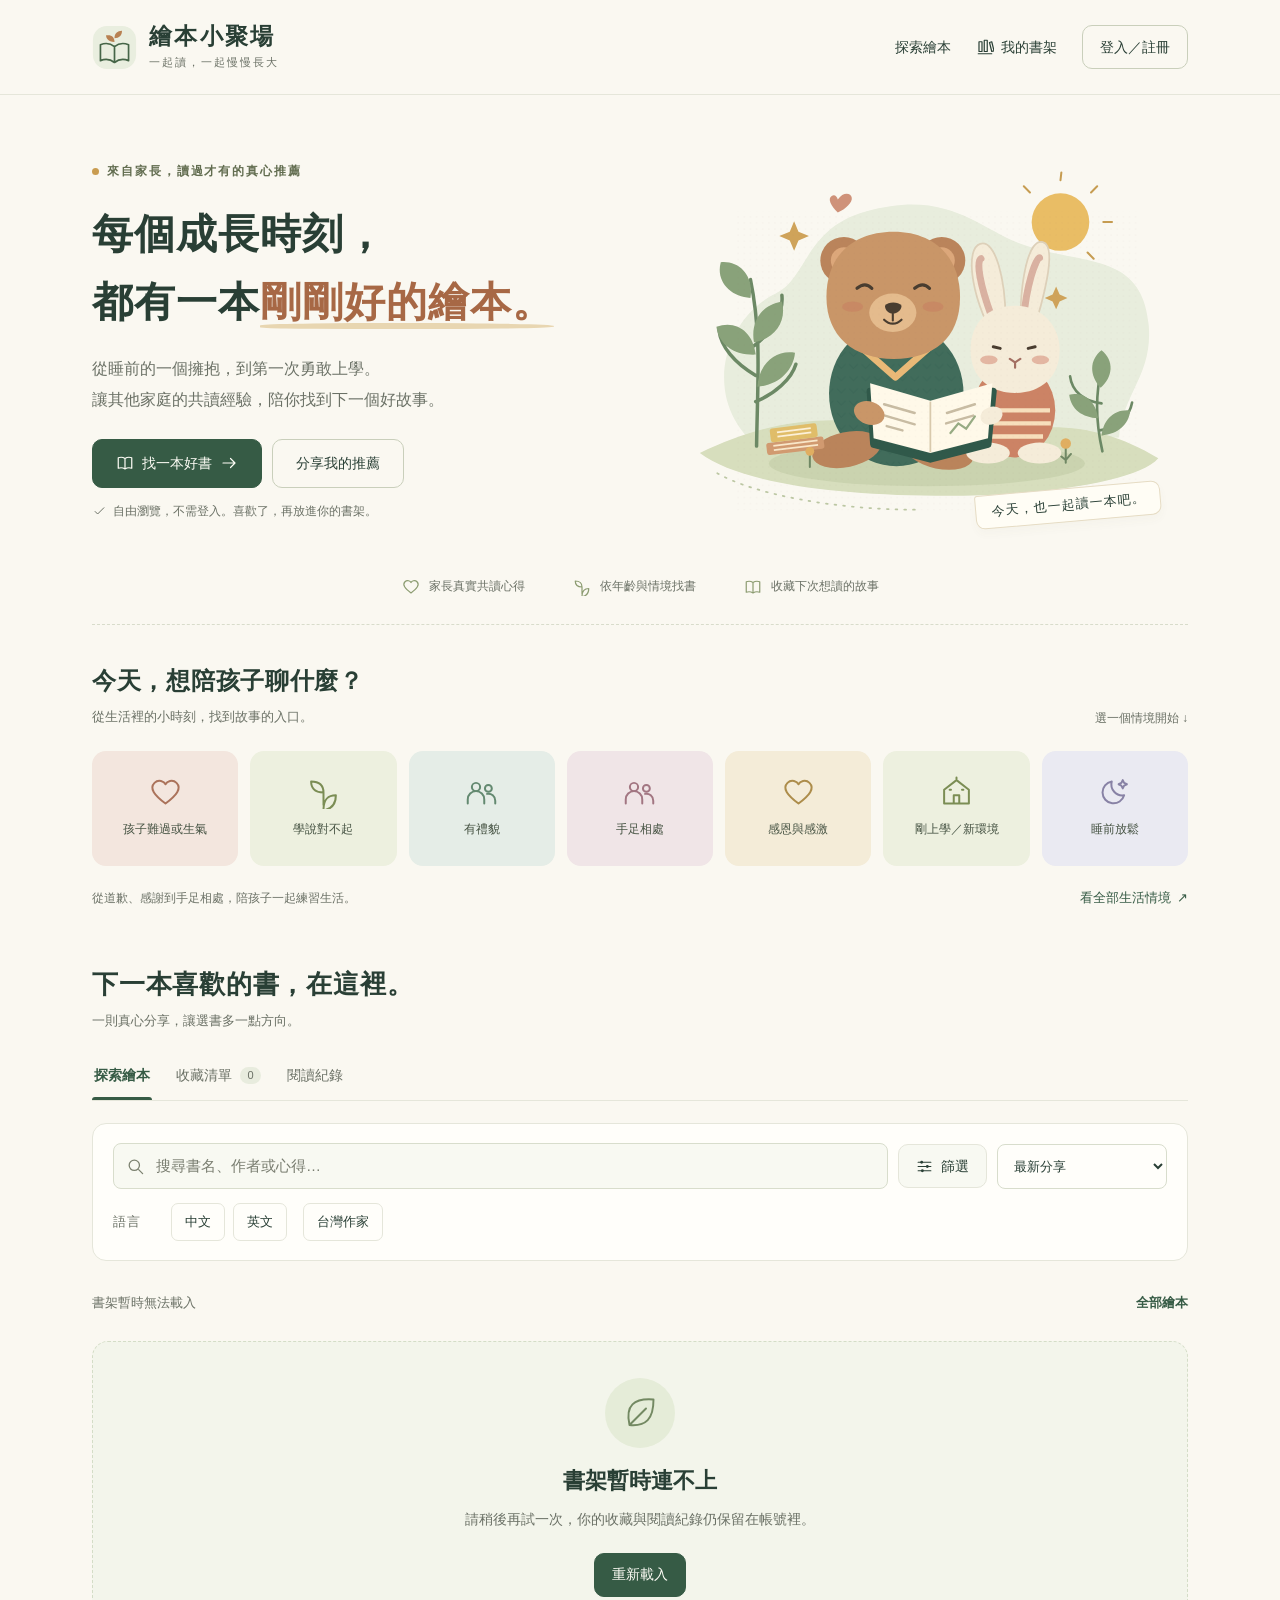
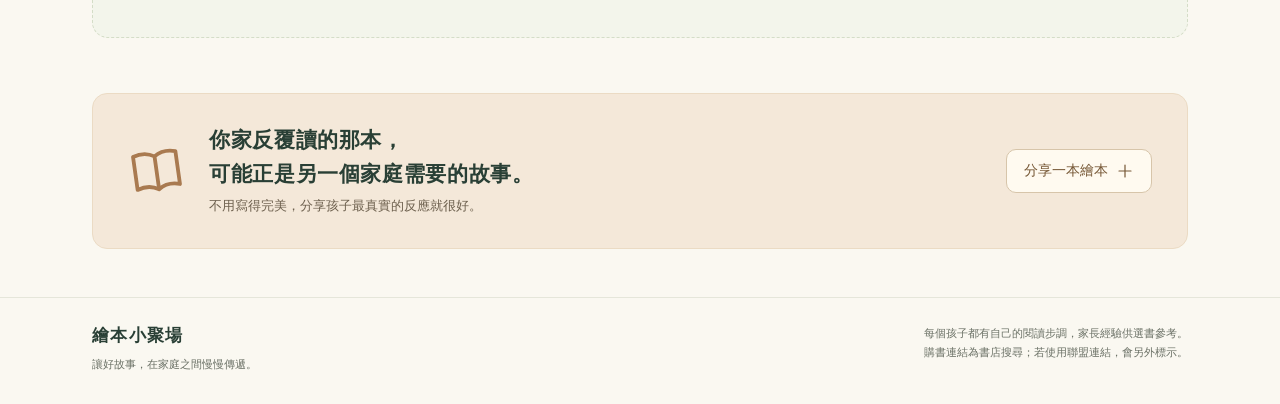
==== index.html @ cbb95605 "Improve book browsing and add young-class and style filters" ====
<!DOCTYPE html>
<html lang="zh-Hant">
<head>
<meta charset="utf-8">
<meta name="viewport" content="width=device-width, initial-scale=1, viewport-fit=cover">
<title>繪本小聚場</title>
<meta name="description" content="家長親自讀過的繪本推薦。依年齡與生活情境找書，看看孩子的真實反應，收藏下一本想一起讀的故事。">
<meta name="theme-color" content="#faf8f1">
<link rel="stylesheet" href="styles.css?v=browse-2">
</head>
<body>
<a class="skip" href="#main">跳到主要內容</a>
<svg xmlns="http://www.w3.org/2000/svg" width="0" height="0" style="position:absolute" aria-hidden="true" focusable="false"><defs><symbol id="i-book" viewBox="0 0 24 24"><path d="M12 6c-3-2-6-2-9-1v14c3-1 6-1 9 1 3-2 6-2 9-1V5c-3-1-6-1-9 1Zm0 0v14"/></symbol><symbol id="i-heart" viewBox="0 0 24 24"><path d="M20 5c-3-3-7-1-8 1-1-2-5-4-8-1-4 4 0 9 8 15 8-6 12-11 8-15Z"/></symbol><symbol id="i-moon" viewBox="0 0 24 24"><path d="M19 14A8 8 0 0 1 10 4a8 8 0 1 0 9 10Z"/><path d="m18 3 1 2 2 1-2 1-1 2-1-2-2-1 2-1Z"/></symbol><symbol id="i-school" viewBox="0 0 24 24"><path d="m3 10 9-7 9 7v10H3Zm7 10v-6h4v6M7 10h1m8 0h1M12 3v-2"/></symbol><symbol id="i-sprout" viewBox="0 0 24 24"><path d="M12 21v-9C5 12 3 8 3 4c6 0 9 3 9 8Zm0 4c0-8 3-11 9-11 0 6-3 10-9 11Z"/></symbol><symbol id="i-abc" viewBox="0 0 24 24"><path d="m3 17 4-11 4 11M4.5 13h5M15 7h3a3 3 0 0 1 0 6h-3m0-6v11h3a3 3 0 0 0 0-6"/></symbol><symbol id="i-numbers" viewBox="0 0 24 24"><path d="m4 8 3-2v12m-3 0h6m4-10c3-4 9 0 5 4l-5 6h7"/></symbol><symbol id="i-friends" viewBox="0 0 24 24"><circle cx="8" cy="8" r="3"/><circle cx="17" cy="9" r="2.5"/><path d="M2 20v-3a6 6 0 0 1 12 0v3m2-7a5 5 0 0 1 6 5v2"/></symbol><symbol id="i-search" viewBox="0 0 24 24"><circle cx="10.5" cy="10.5" r="6.5"/><path d="m16 16 5 5"/></symbol><symbol id="i-filter" viewBox="0 0 24 24"><path d="M3 6h18M3 18h18M3 12h18"/><circle cx="8" cy="6" r="2" fill="currentColor" stroke="none"/><circle cx="16" cy="12" r="2" fill="currentColor" stroke="none"/><circle cx="9" cy="18" r="2" fill="currentColor" stroke="none"/></symbol><symbol id="i-check" viewBox="0 0 24 24"><path d="m5 12 4 4L19 6"/></symbol><symbol id="i-arrow" viewBox="0 0 24 24"><path d="M4 12h16m-6-6 6 6-6 6"/></symbol><symbol id="i-shuffle" viewBox="0 0 24 24"><path d="M3 5h3c4 0 7 14 11 14h4m-4-4 4 4-4 3M3 19h3c2 0 3-3 5-6m3-5c1-2 2-3 3-3h4m-4-3 4 3-4 4"/></symbol><symbol id="i-shelf" viewBox="0 0 24 24"><path d="M3 21h18M4 5h4v13H4Zm7-2h4v15h-4Zm7 3 3-1 3 12-3 1Z"/></symbol><symbol id="i-leaf" viewBox="0 0 24 24"><path d="M5 20C2 7 8 2 21 3c0 13-5 18-16 17Zm0 0L16 9"/></symbol><symbol id="i-plus" viewBox="0 0 24 24"><path d="M12 4v16M4 12h16"/></symbol></defs></svg>
<header class="site-header" data-page>
  <div class="wrap header-inner">
    <a class="brand" href="./" aria-label="繪本小聚場首頁">
      <svg class="brand-mark" viewBox="0 0 48 48" fill="none" aria-hidden="true"><rect x="1" y="1" width="46" height="46" rx="15" fill="#e9eedf"/><path d="M24 23c-5-4-10-4-15-2v17c5-2 10-2 15 2 5-4 10-4 15-2V21c-5-2-10-2-15 2Zm0 0v17" stroke="#456547" stroke-width="1.8" stroke-linejoin="round"/><path d="M24 21v-8m0 5c-7 0-9-4-9-7 6-1 9 2 9 7Zm0-4c0-5 3-8 8-8 0 5-3 8-8 8Z" fill="#b88152"/></svg>
      <span><span class="brand-name">繪本小聚場</span><span class="brand-caption">一起讀，一起慢慢長大</span></span>
    </a>
    <nav class="header-nav" aria-label="主要導覽">
      <a class="nav-link" href="#discover" data-explore>探索繪本</a>
      <button class="nav-link" id="my-shelf"><svg class="nav-icon" viewBox="0 0 24 24" fill="none" stroke="currentColor" stroke-width="1.6" stroke-linecap="round" stroke-linejoin="round" aria-hidden="true" focusable="false"><use href="#i-shelf"></use></svg>我的書架</button>
      <button class="btn soft" id="acct">登入／註冊</button>
    </nav>
  </div>
</header>
<main class="wrap" id="main" tabindex="-1" data-page>
  <section class="hero" aria-labelledby="hero-title">
    <div class="hero-copy">
      <p class="eyebrow">來自家長，讀過才有的真心推薦</p>
      <h1 id="hero-title">每個成長時刻，<br>都有一本<span class="accent">剛剛好的繪本。</span></h1>
      <p class="hero-description">從睡前的一個擁抱，到第一次勇敢上學。<br>讓其他家庭的共讀經驗，陪你找到下一個好故事。</p>
      <div class="hero-actions">
        <a class="btn y large" href="#discover" data-explore><svg class="icon" viewBox="0 0 24 24" fill="none" stroke="currentColor" stroke-width="1.6" stroke-linecap="round" stroke-linejoin="round" aria-hidden="true" focusable="false"><use href="#i-book"></use></svg>找一本好書 <svg class="icon" viewBox="0 0 24 24" fill="none" stroke="currentColor" stroke-width="1.6" stroke-linecap="round" stroke-linejoin="round" aria-hidden="true" focusable="false"><use href="#i-arrow"></use></svg></a>
        <button class="btn soft large" id="addb">分享我的推薦</button>
      </div>
      <p class="hero-note"><svg class="icon" viewBox="0 0 24 24" fill="none" stroke="currentColor" stroke-width="1.6" stroke-linecap="round" stroke-linejoin="round" aria-hidden="true" focusable="false"><use href="#i-check"></use></svg>自由瀏覽，不需登入。喜歡了，再放進你的書架。</p>
    </div>
    <div class="hero-art" aria-hidden="true">
      <img src="assets/reading-garden.svg" alt="" width="600" height="460" fetchpriority="high">
      <p class="art-caption">今天，也一起讀一本吧。</p>
    </div>
  </section>
  <div class="promises" aria-label="網站特色">
    <span><svg class="icon" viewBox="0 0 24 24" fill="none" stroke="currentColor" stroke-width="1.6" stroke-linecap="round" stroke-linejoin="round" aria-hidden="true" focusable="false"><use href="#i-heart"></use></svg>家長真實共讀心得</span>
    <span><svg class="icon" viewBox="0 0 24 24" fill="none" stroke="currentColor" stroke-width="1.6" stroke-linecap="round" stroke-linejoin="round" aria-hidden="true" focusable="false"><use href="#i-sprout"></use></svg>依年齡與情境找書</span>
    <span><svg class="icon" viewBox="0 0 24 24" fill="none" stroke="currentColor" stroke-width="1.6" stroke-linecap="round" stroke-linejoin="round" aria-hidden="true" focusable="false"><use href="#i-book"></use></svg>收藏下次想讀的故事</span>
  </div>
  <section aria-labelledby="scenario-title">
    <div class="section-heading">
      <div><h2 id="scenario-title">今天，想陪孩子聊什麼？</h2><p class="section-description">從生活裡的小時刻，找到故事的入口。</p></div>
      <span class="small-label">選一個情境開始 ↓</span>
    </div>
    <div class="scen" id="scen" role="group" aria-label="依生活情境找書"></div>
    <div class="scenario-more"><p class="note">從道歉、感謝到手足相處，陪孩子一起練習生活。</p><button class="text-btn" id="more-situations" aria-haspopup="dialog" aria-controls="ovfilters">看全部生活情境 <span aria-hidden="true">↗</span></button></div>
  </section>
  <section class="browse" id="discover" aria-labelledby="browse-title">
    <div class="section-heading">
      <div><h2 class="browse-title" id="browse-title">下一本喜歡的書，在這裡。</h2><p class="section-description" id="browse-description">一則真心分享，讓選書多一點方向。</p></div>
    </div>
    <nav class="shelf-tabs" aria-label="切換書單">
      <button class="tab on" data-t="all" aria-pressed="true">探索繪本</button>
      <button class="tab" data-t="fav" aria-pressed="false">收藏清單 <b id="fc">0</b></button>
      <button class="tab" data-t="log" aria-pressed="false">閱讀紀錄</button>
      <button class="tab" data-t="note" id="note-tab" aria-pressed="false" hidden>通知 <b id="nc">0</b></button>
    </nav>
    <div class="filters" role="search" aria-label="搜尋及篩選繪本">
      <div class="search-row">
        <div class="search-field"><svg class="icon" viewBox="0 0 24 24" fill="none" stroke="currentColor" stroke-width="1.6" stroke-linecap="round" stroke-linejoin="round" aria-hidden="true" focusable="false"><use href="#i-search"></use></svg>
          <label class="sr-only" for="q">搜尋書名、作者或心得</label>
          <input type="text" id="q" placeholder="搜尋書名、作者或心得…" autocomplete="off" enterkeyhint="search">
          <button class="search-clear" id="clear-search" aria-label="清除搜尋文字" hidden>×</button>
        </div>
        <button class="btn ftog" id="ftog" aria-expanded="false" aria-haspopup="dialog" aria-controls="ovfilters"><svg class="icon" viewBox="0 0 24 24" fill="none" stroke="currentColor" stroke-width="1.6" stroke-linecap="round" stroke-linejoin="round" aria-hidden="true" focusable="false"><use href="#i-filter"></use></svg><span id="filter-label">篩選</span></button>
        <label class="sr-only" for="sort">書單排序</label>
        <select id="sort"><option value="">最新分享</option><option value="vote">最多家長投票</option><option value="like">最多家長覺得有幫助</option><option value="age">建議年齡由小到大</option></select>
      </div>
      <div class="quick-filters"><span class="lab" id="language-label">語言</span><div id="langs" class="fr" role="group" aria-labelledby="language-label"></div><button type="button" class="chip" id="twb" aria-pressed="false">台灣作家</button></div>
      <div class="active-filters" id="active-filters" aria-label="已套用的條件"></div>
    </div>
    <div class="bar" id="results-bar" tabindex="-1"><span class="result-info" id="count" role="status" aria-live="polite" aria-atomic="true">正在整理書架…</span><div class="fr"><button class="text-btn" id="all-books">全部繪本</button><button class="text-btn" id="share" hidden>分享這份書單 <svg class="icon" viewBox="0 0 24 24" fill="none" stroke="currentColor" stroke-width="1.6" stroke-linecap="round" stroke-linejoin="round" aria-hidden="true" focusable="false"><use href="#i-arrow"></use></svg></button><button class="text-btn" id="rand"><svg class="icon" viewBox="0 0 24 24" fill="none" stroke="currentColor" stroke-width="1.6" stroke-linecap="round" stroke-linejoin="round" aria-hidden="true" focusable="false"><use href="#i-shuffle"></use></svg>隨機遇見一本</button></div></div>
    <div id="stats"></div>
    <div id="list" class="grid" aria-busy="true"></div>
  </section>
  <section class="share-invite" aria-labelledby="invite-title">
    <div class="invite-copy"><svg class="invite-icon" viewBox="0 0 24 24" fill="none" stroke="currentColor" stroke-width="1.6" stroke-linecap="round" stroke-linejoin="round" aria-hidden="true" focusable="false"><use href="#i-book"></use></svg><div><h2 id="invite-title">你家反覆讀的那本，<br>可能正是另一個家庭需要的故事。</h2><p>不用寫得完美，分享孩子最真實的反應就很好。</p></div></div>
    <button class="btn" data-action="share-book">分享一本繪本 <svg class="icon" viewBox="0 0 24 24" fill="none" stroke="currentColor" stroke-width="1.6" stroke-linecap="round" stroke-linejoin="round" aria-hidden="true" focusable="false"><use href="#i-plus"></use></svg></button>
  </section>
</main>
<footer class="site-footer" data-page><div class="wrap footer-inner"><div><p class="footer-brand">繪本小聚場</p><p class="footer-note">讓好故事，在家庭之間慢慢傳遞。</p></div><div class="footer-right"><p class="footer-note">每個孩子都有自己的閱讀步調，家長經驗供選書參考。</p><p class="footer-note">購書連結為書店搜尋；若使用聯盟連結，會另外標示。<button class="lnk" id="admb" style="margin-left:8px;display:none">管理後台</button></p></div></div></footer>

<div class="ov" id="ov"><div class="box md" id="md" style="position:relative"></div></div>

<div class="ov" id="ovfilters" aria-labelledby="filters-title"><div class="box md filter-dialog">
  <div class="filter-dialog-header"><h2 id="filters-title" tabindex="-1">找到適合的繪本</h2><button class="btn filter-close" onclick="closeAll()" aria-label="關閉篩選視窗">✕</button></div>
  <div class="fbody" id="fbody">
    <div class="fr filter-row"><label class="lab" for="age">年齡</label><div class="filter-options"><div class="range-row"><input type="range" id="age" min="-1" max="12" value="-1" aria-describedby="age-help"><b id="agev">不限年齡</b></div><p class="note" id="age-help">依家長投票篩選；尚未有年齡建議的書不會出現在指定年齡中。</p></div></div>
    <section class="situation-filter" aria-labelledby="situation-label"><h3 id="situation-label">生活情境</h3><p class="note" id="situation-help">可複選，書籍需符合所有已選情境。數字為該情境的公開繪本總數；年齡、語言等條件會再縮小結果。</p><div class="situation-groups" id="situations"></div></section>
    <div class="fr filter-row"><span class="lab" id="stage-label">階段</span><div id="stages" class="fr filter-options" role="group" aria-labelledby="stage-label"></div></div>
    <div class="fr filter-row" id="theme-row"><span class="lab" id="theme-label">其他主題</span><div id="themes" class="fr filter-options" role="group" aria-labelledby="theme-label"></div></div>
    <section class="situation-filter" id="style-row" aria-labelledby="style-label"><h3 id="style-label">畫風與特色</h3><p class="note">可複選；依投稿標註篩選，尚無相關推薦時會顯示 0 本。</p><div id="styles" class="fr" role="group" aria-labelledby="style-label"></div></section>
    <div class="fr filter-end"><div><label class="check"><input type="checkbox" id="nowarn">只看未標註注意事項的書</label><label class="check" id="group-filter" hidden><input type="checkbox" id="onlygb">只看開放集氣的書</label></div><button class="text-btn" id="reset">清除條件</button></div>
  </div>
  <div class="filter-dialog-actions"><button class="btn" id="filter-all-books">全部繪本</button><button class="btn y" id="apply-filters">查看繪本</button></div>
</div></div>

<div class="ov" id="ovf"><div class="box md"><button class="btn x" onclick="closeAll()" aria-label="關閉分享視窗">✕</button><div class="mb">
  <h2 style="margin:0" id="submit-title" tabindex="-1">分享一本你讀過的繪本</h2>
  <p class="form-intro">說說你們一起讀的經驗，給下一位家長一點靈感。</p>
  <div class="field-grid"><label class="field" for="f_t">書名 <span class="sr-only">必填</span><input type="text" id="f_t" placeholder="這本好故事叫什麼名字？" required maxlength="200"></label><label class="field" for="f_a">作者／繪者（選填）<input type="text" id="f_a" placeholder="依手上的版本填寫"></label></div>
  <label class="field" for="f_lang">你讀的版本<select id="f_lang"><option>中文</option><option>英文</option></select></label>
  <label class="field" for="f_r">為什麼想推薦？（選填）<textarea id="f_r" placeholder="例如：故事很貼近剛上學的心情，我們讀完聊了好久。"></textarea></label>
  <label class="field" for="f_k">孩子的反應（選填）<input type="text" id="f_k" placeholder="例如：3 歲半，每晚都指定讀，還會幫主角說話。"></label>
  <fieldset><legend>你覺得適合幾歲？（選填，可複選）</legend><div class="fr" id="fa"></div></fieldset>
  <fieldset class="situation-field"><legend>這本書可以陪孩子聊什麼？（選填，可複選）</legend><p class="note" id="form-situation-help">選擇故事真正談到的情境，讓其他家庭更容易找到；不用每組都選。</p><div class="situation-groups" id="form-situations"></div></fieldset>
  <label class="field" for="f_th">其他主題（選填）<input type="text" id="f_th" placeholder="上面沒有的主題，例如：恐龍、交通工具" aria-describedby="custom-theme-help"><small id="custom-theme-help">多個主題請用逗號或頓號分隔。</small></label>
  <details class="optional-fields"><summary>補充畫風、照片、學習階段與陪讀建議（選填）</summary><div class="optional-body">
    <fieldset><legend>補充階段建議（選填，可複選）</legend><div class="fr" id="fs"></div></fieldset>
    <fieldset><legend>畫風與特色（選填，可複選）</legend><div class="fr" id="f_styles"></div></fieldset>
    <label class="check"><input type="checkbox" id="f_tw">這是台灣作者或繪者的作品</label>
    <label class="field" for="f_st">其他畫風或特色（選填）<input type="text" id="f_st" placeholder="清單沒有的特色，可用逗號或頓號分隔"></label>
    <div class="field"><span>繪本照片</span><small>最多 4 張，第一張作為書封；只上傳封面或少量代表內頁。</small><input type="file" id="f_ph" aria-label="上傳繪本照片，最多四張" accept="image/*" multiple><div class="fr" id="f_pv"></div></div>
    <div class="warnb">請勿上傳孩子、制服或校名等可辨識資訊，也請不要拍攝整本書。</div>
    <label class="check"><input type="checkbox" id="f_ck">我確認照片中沒有孩子或可辨識資訊</label>
    <label class="field" for="g_b">讀之前，怎麼開始聊？<textarea class="sm" id="g_b" placeholder="例如：看封面，猜猜主角今天的心情。"></textarea></label>
    <label class="field" for="g_m">讀的時候，怎麼互動？<textarea class="sm" id="g_m" placeholder="例如：讓孩子幫角色配音。"></textarea></label>
    <label class="field" for="g_a">讀完之後，可以做什麼？<textarea class="sm" id="g_a" placeholder="例如：畫一畫自己的心情。"></textarea></label>
    <label class="field" for="f_w">需要留意的內容<input type="text" id="f_w" placeholder="例如：有分離或大聲吼叫的畫面；沒有可留空。"></label>
  </div></details>
  <button class="btn y" id="f_ok">送出我的推薦</button>
  <p class="note">投稿會先由管理者審核，通過後公開。管理者投稿會直接公開。</p>
</div></div></div>

<div class="ov" id="ovl"><div class="box md" style="position:relative"><button class="btn x" onclick="closeAll()" aria-label="關閉視窗">✕</button><div class="mb"><h2 id="lg_t" style="margin:0"></h2>
  <label class="field" for="lg_d">讀完日期<input type="date" id="lg_d"></label>
  <div class="fr">孩子的喜歡程度 <button class="chip rt" onclick="rt=this.textContent;rateUI()">很愛</button><button class="chip rt" onclick="rt=this.textContent;rateUI()">喜歡</button><button class="chip rt" onclick="rt=this.textContent;rateUI()">普通</button></div>
  <label class="field" for="lg_n">小小紀錄（選填）<input type="text" id="lg_n" maxlength="80" placeholder="例如：孩子最愛哪一頁？"></label>
  <div class="row2"><button class="btn y" id="lg_ok">儲存紀錄</button><button class="btn" id="lg_del">移除紀錄</button></div>
  <p class="note">閱讀紀錄儲存在你的帳號，只有你自己能查看。</p></div></div></div>

<div class="ov" id="ovs"><div class="box md" style="position:relative"><button class="btn x" onclick="closeAll()" aria-label="關閉視窗">✕</button><div class="mb"><h2 style="margin:0">分享好故事</h2><label class="field" for="sh_t">想分享的文字<textarea id="sh_t"></textarea></label>
  <div class="row2"><a class="btn" id="sh_l" target="_blank" rel="noopener">LINE</a><a class="btn" id="sh_f" target="_blank" rel="noopener">Facebook</a><a class="btn" id="sh_x" target="_blank" rel="noopener">X</a><a class="btn" id="sh_th" target="_blank" rel="noopener">Threads</a><button class="btn y" id="sh_c">複製文字</button><button class="btn" id="sh_n">系統分享</button></div>
  <p class="note">可以先修改上面的文字。Instagram、小紅書、Dcard 沒有網頁分享連結，請先複製文字再貼上。</p></div></div></div>
<div class="ov" id="ova"><div class="box md" style="position:relative"><button class="btn x" onclick="closeAccount()" aria-label="關閉視窗">✕</button><div class="mb"><h2 style="margin:0">登入／註冊</h2>
  <div id="ac_out" style="display:grid;gap:18px">
    <p class="form-intro">只需 Email 就能登入，不需要密碼；第一次使用會自動建立帳號。</p>
    <form id="ac_request" class="auth-form">
      <label class="field" for="ac_e">Email<input type="email" id="ac_e" placeholder="you@example.com" autocomplete="email" inputmode="email" required></label>
      <p class="note">暱稱可在登入後設定一次，之後會保留在你的帳號。</p>
      <button class="btn y" id="ac_ok" type="submit">寄送登入信</button>
    </form>
    <div id="ac_wait" class="auth-form" hidden>
      <p class="auth-recipient">登入信已寄到 <strong id="ac_target"></strong></p>
      <p class="note" id="ac_device_help"></p>
      <form id="ac_verify" class="auth-form" hidden>
        <label class="field" for="ac_code">信中的數字驗證碼<input type="text" id="ac_code" inputmode="numeric" autocomplete="one-time-code" pattern="[0-9]{6,10}" minlength="6" maxlength="10" placeholder="輸入信中的驗證碼" required aria-describedby="ac_code_help"></label>
        <p class="note" id="ac_code_help">請使用最新一封信。驗證碼與登入連結擇一使用；若已在另一台裝置點過連結，請重新寄送。</p>
        <button class="btn y" id="ac_confirm" type="submit">驗證並登入這台裝置</button>
      </form>
      <div class="auth-links"><button class="text-btn" type="button" id="ac_resend">重新寄送</button><button class="text-btn" type="button" id="ac_change">改用其他 Email</button></div>
      <p class="note">找不到信？請檢查垃圾郵件匣。</p>
    </div>
    <div class="mt" id="ac_sent" role="status" aria-live="polite"></div>
    <p class="auth-error" id="ac_error" role="alert" hidden></p>
  </div>
  <div id="ac_in" style="display:none;gap:18px">
    <div class="mt" id="ac_me"></div>
    <form id="ac_profile" class="auth-form">
      <label class="field" for="ac_nn">公開暱稱<input type="text" id="ac_nn" maxlength="12" autocomplete="nickname" required aria-describedby="ac_nick_help"></label>
      <p class="note" id="ac_nick_help">投稿與留言會顯示這個名字，設定後下次登入會自動沿用。</p>
      <button class="btn" id="ac_sv" type="submit">儲存暱稱</button>
    </form>
    <button class="btn" id="ac_off" style="justify-self:start">登出</button>
  </div>
  <p class="note" style="margin:0">我們只會用你的 Email 寄登入連結，以及你同意的通知。</p></div></div></div>
<div class="ov" id="ovm"><div class="box md" style="position:relative;max-width:640px"><button class="btn x" onclick="closeAll()" aria-label="關閉視窗">✕</button><div class="mb"><h2 style="margin:0">管理後台</h2>
  <div id="am_body"><div class="fr" style="margin-bottom:8px"><button class="btn y" data-a="pend">待審核投稿</button><button class="btn" data-a="gb">集氣管理</button><button class="btn" data-a="cm">留言檢舉</button></div><div id="am_c"></div></div></div></div></div>
<div class="ov" id="ovz"><div class="zoom-panel"><button class="btn x" onclick="closeTopDialog()" aria-label="關閉放大照片">✕</button><img id="zi" alt="繪本照片放大檢視"></div></div>
<div class="toast" id="toast" role="status" aria-live="polite" aria-atomic="true"></div>

<script src="config.js?v=email-code-1"></script>
<script>
var STG=["幼幼班","小班","中班","大班","數字學習","ABC學習","同儕關係","情緒管理","睡前共讀","生活習慣","親子互動"],AG=[0,1,2,3,4,5,6,7,8,9,10,11,12];
var STYLE_OPTIONS=[
  {key:"水彩",aliases:["水彩風格","水彩畫"]},
  {key:"手繪",aliases:["手繪風格","手繪線條"]},
  {key:"拼貼／剪紙",aliases:["拼貼","剪紙","拼貼風格"]},
  {key:"攝影",aliases:["照片","攝影風格"]},
  {key:"漫畫",aliases:["漫畫風格"]},
  {key:"黑白線條",aliases:["黑白","黑白插畫","線描"]},
  {key:"色彩鮮明",aliases:["繽紛","鮮豔","鮮明色彩"]},
  {key:"簡約留白",aliases:["簡約","留白"]},
  {key:"溫柔療癒",aliases:["溫柔","療癒"]},
  {key:"幽默趣味",aliases:["幽默","搞笑","趣味"]},
  {key:"互動操作",aliases:["互動","翻翻書","洞洞書","操作書","立體書"]},
  {key:"韻文節奏",aliases:["韻文","押韻","節奏感"]}
],STYLE_KEYS=STYLE_OPTIONS.map(function(item){return item.key}),STYLE_ALIASES=Object.create(null),FSTYLE={};
STYLE_OPTIONS.forEach(function(item){[item.key].concat(item.aliases).forEach(function(alias){STYLE_ALIASES[alias]=item.key})});

/* 情境存於既有 themes；stage 只使用資料庫已允許的階段。別名只比對標籤，不推測心得內容。 */
var LIFE_GROUPS=[
  {name:"友善與品格",items:[
    {key:"學說對不起",aliases:["道歉","對不起","學會道歉","學習道歉"]},
    {key:"有禮貌",aliases:["禮貌","禮儀","禮貌用語"]},
    {key:"感恩與感激",aliases:["感恩","感激","感謝","謝謝","學會感恩"]},
    {key:"同理與尊重",aliases:["同理心","同理","尊重","尊重他人"]},
    {key:"誠實與負責",aliases:["誠實","負責","責任感","承擔責任"]},
    {key:"分享與輪流",aliases:["分享","輪流","學會分享"]}
  ]},
  {name:"人際與家庭",items:[
    {key:"手足相處",aliases:["手足","手足關係","手足之情","兄弟姊妹","兄弟姐妹"]},
    {key:"家有新寶寶",aliases:["新寶寶","迎接新生兒","當哥哥姊姊"]},
    {key:"同儕關係",label:"交朋友／同儕關係",aliases:["友誼","友情","交朋友","人際關係"],stage:"同儕關係"},
    {key:"衝突與和好",aliases:["和好","吵架","衝突","解決衝突"]},
    {key:"親子互動",label:"親子陪伴",aliases:["親子陪伴","親子關係","親情"],stage:"親子互動"}
  ]},
  {name:"情緒與自我",items:[
    {key:"情緒管理",label:"孩子難過或生氣",aliases:["情緒","生氣","難過","情緒調節"],stage:"情緒管理"},
    {key:"分離焦慮",aliases:["分離","分離不安"]},
    {key:"害怕與勇氣",aliases:["害怕","恐懼","勇氣","勇敢","怕黑"]},
    {key:"挫折與耐心",aliases:["挫折","耐心","等待","不放棄"]},
    {key:"自信與接納",aliases:["自信","自我接納","自我認同","接納自己"]}
  ]},
  {name:"生活與習慣",items:[
    {key:"睡前共讀",label:"睡前放鬆",aliases:["睡前","睡覺","睡眠"],stage:"睡前共讀"},
    {key:"刷牙與洗澡",aliases:["刷牙","洗澡","清潔習慣"]},
    {key:"如廁與戒尿布",aliases:["如廁","上廁所","戒尿布","便便"]},
    {key:"吃飯與挑食",aliases:["吃飯","挑食","飲食習慣"]},
    {key:"收拾與整理",aliases:["收拾","整理","收玩具"]},
    {key:"身體界線與保護",aliases:["身體界線","身體自主權","自我保護"]}
  ]},
  {name:"入園與成長",items:[
    {key:"新環境",label:"剛上學／新環境",aliases:["入園","上學","入學適應","新學校"]},
    {key:"生活自理",aliases:["自理","自己穿衣","獨立自主"]},
    {key:"看醫生",aliases:["看病","醫院","看牙醫","打針"]},
    {key:"生命與離別",aliases:["生命教育","離別","死亡","失落"]},
    {key:"多元與包容",aliases:["多元","包容","文化差異","尊重差異"]}
  ]},
  {name:"好奇與探索",items:[
    {key:"ABC學習",label:"ABC 學習",aliases:["ABC","英文字母","字母學習"],stage:"ABC學習"},
    {key:"數字學習",aliases:["數字","數數","數學啟蒙"],stage:"數字學習"},
    {key:"自然與動物",aliases:["自然","動物","植物","大自然"]},
    {key:"科學與探索",aliases:["科學","科普","探索"]},
    {key:"想像與創作",aliases:["想像","想像力","創作","創造力"]}
  ]}
];
var LIFE={},LIFE_ALIASES=Object.create(null);LIFE_GROUPS.forEach(function(group){group.items.forEach(function(item){item.label=item.label||item.key;item.aliases=item.aliases||[];LIFE[item.key]=item;[item.key,item.label].concat(item.aliases).forEach(function(alias){LIFE_ALIASES[alias.toLowerCase()]=item.key})})});
var SC=["情緒管理","學說對不起","有禮貌","手足相處","感恩與感激","新環境","睡前共讀"].map(function(key){var item=LIFE[key];return [item.label,item.stage?{sg:item.stage}:{th:key}]});
var PH=[],FT={},pendingLoginAction=null;
var loadError="",returnFocus=null,returnBookId=null,returnFocusType=null,zoomReturnFocus=null;
function icon(name){return '<svg class="icon" viewBox="0 0 24 24" fill="none" stroke="currentColor" stroke-width="1.6" stroke-linecap="round" stroke-linejoin="round" aria-hidden="true" focusable="false"><use href="#i-'+name+'"></use></svg>'}
function esc(s){var d=document.createElement("div");d.textContent=s||"";return d.innerHTML.replace(/"/g,"&quot;").replace(/'/g,"&#39;")}
function toast(m){var t=$("toast");t.textContent=m;t.classList.add("show");clearTimeout(toast.i);toast.i=setTimeout(function(){t.classList.remove("show")},1800)}
function mono(t){return t.replace(/^(the|a|an)\s+/i,"").charAt(0).toUpperCase()}
function cvS(b){return "--cover-color:"+b.c}
function cvC(b){var p=(b.ph||[])[0];return p?'<img class="cover-image" src="'+esc(p)+'" alt="" loading="lazy" onerror="this.hidden=true;this.nextElementSibling.hidden=false">'+fallbackCover(b,true):fallbackCover(b,false)}
function fallbackCover(b,hidden){return '<span class="cover-fallback"'+(hidden?' hidden':'')+'><span class="cover-kicker">繪本小聚場</span>'+icon('sprout')+'<span class="cover-title">'+esc(b.t)+'</span></span>'+(!hidden?'<span class="cover-missing">尚無封面照片</span>':'')}
function galH(b,i){var ph=b.ph||[];return ph.length?'<div class="gal" aria-label="繪本照片">'+ph.map(function(x,j){return '<button class="photo-button" aria-label="放大第 '+(j+1)+' 張繪本照片" onclick="zoom('+i+','+j+')"><img src="'+esc(x)+'" alt="繪本照片 '+(j+1)+'" loading="lazy"></button>'}).join("")+'</div>':""}
function guideH(b){var g=b.g||{},r=[["讀之前",g.b],["讀的時候",g.m],["讀完之後",g.a]].filter(function(x){return x[1]});return r.length?'<div class="gd"><h4 class="sec" style="margin:0">陪讀指南</h4>'+r.map(function(x){return '<div><b>'+x[0]+'</b><div>'+esc(x[1])+'</div></div>'}).join("")+'</div>':""}
function zoom(i,j){zoomReturnFocus=document.activeElement;$("zi").src=B[i].ph[j];showDialog("ovz")}
function pvH(){$("f_pv").innerHTML=PH.map(function(x,i){return '<div class="th"><img src="'+x+'" alt=""><button type="button" class="lnk" onclick="rmPh('+i+')">移除</button></div>'}).join("")}
function rmPh(i){PH.splice(i,1);pvH()}
function today(){var d=new Date();return d.getFullYear()+"-"+("0"+(d.getMonth()+1)).slice(-2)+"-"+("0"+d.getDate()).slice(-2)}
function uq(k){var c={};B.forEach(function(b){b[k].forEach(function(x){c[x]=(c[x]||0)+1})});return Object.keys(c).sort(function(x,y){return c[y]-c[x]})}
function topk(o,n){return Object.keys(o).filter(function(k){return o[k]>0}).sort(function(x,y){return o[y]-o[x]}).slice(0,n)}
function mx(b){var v=Object.keys(b.ages).map(function(k){return b.ages[k]});return v.length?Math.max.apply(null,v):0}
function ar(b){var m=mx(b);if(!m)return null;var ok=Object.keys(b.ages).map(Number).filter(function(k){return b.ages[k]>=m*.4});return [Math.min.apply(null,ok),Math.max.apply(null,ok)]}
function rng(b){var r=ar(b);return !r?"待投票":(r[0]===r[1]?r[0]+" 歲":r[0]+"–"+r[1]+" 歲")}
function lifeKey(value){return LIFE_ALIASES[value.trim().toLowerCase()]||value.trim()}
function fitsTheme(b,theme){var key=lifeKey(theme),item=LIFE[key];return b.th.some(function(value){return lifeKey(value)===key})||!!(item&&item.stage&&topk(b.stg,3).indexOf(item.stage)>=0)}
function fitsStage(b,stage){return topk(b.stg,3).indexOf(stage)>=0||fitsTheme(b,stage)}
function styleKey(value){return STYLE_ALIASES[value.trim()]||value.trim()}
function fitsStyle(b,style){return b.st.some(function(value){return styleKey(value)===styleKey(style)})}
function recommendationStyles(){var values=Object.keys(FSTYLE).filter(function(key){return FSTYLE[key]}).concat($("f_st").value.split(/[,，、]/));return values.map(styleKey).filter(function(value,i,all){return value&&all.indexOf(value)===i})}
function lifeSelected(item){return !!(item.stage?S.sg[item.stage]:S.th[item.key])}
function lifePicker(id,posting){var root=$(id);LIFE_GROUPS.forEach(function(group,i){var detail=document.createElement("details"),summary=document.createElement("summary"),title=document.createElement("span"),selected=document.createElement("span"),options=document.createElement("div");detail.className="situation-group";detail.open=i===0;title.textContent=group.name;selected.className="situation-selection";selected.hidden=true;summary.append(title,selected);options.className="fr situation-options";options.setAttribute("role","group");options.setAttribute("aria-label",(posting?"投稿情境：":"篩選情境：")+group.name);
group.items.forEach(function(item,j){var button=document.createElement("button");button.type="button";button.className="chip situation-chip";button.dataset.life=item.key;button.setAttribute("aria-label",item.label);button.setAttribute("aria-pressed","false");var label=document.createElement("span");label.textContent=item.label;button.appendChild(label);
if(!posting){var count=document.createElement("span");count.className="situation-count";count.id=id+"-count-"+i+"-"+j;button.setAttribute("aria-describedby",count.id);button.appendChild(count)}
button.onclick=function(){if(posting){FT[item.key]=!FT[item.key];syncLifePickers()}else{var state=item.stage?S.sg:S.th,key=item.stage||item.key;state[key]=!state[key];build();render()}};options.appendChild(button)});
detail.append(summary,options);root.appendChild(detail)})}
function syncLifePickers(){["situations","form-situations"].forEach(function(id){var posting=id==="form-situations";$(id).querySelectorAll(".situation-group").forEach(function(group){var n=0;group.querySelectorAll("[data-life]").forEach(function(button){var item=LIFE[button.dataset.life],on=posting?!!FT[item.key]:lifeSelected(item);button.classList.toggle("on",on);button.setAttribute("aria-pressed",on);if(on)n++;
if(!posting){var count=B.filter(function(book){return book.status==="published"&&fitsTheme(book,item.key)}).length;button.querySelector(".situation-count").innerHTML=count+'<span class="sr-only"> 本公開繪本</span>';button.classList.toggle("no-books",count===0)}});var selected=group.querySelector(".situation-selection");selected.textContent="已選 "+n;selected.hidden=!n})})}
function recommendationThemes(){var values=Object.keys(FT).filter(function(key){return FT[key]}).concat($("f_th").value.split(/[,，、]/));return values.map(lifeKey).filter(function(value,i,all){return value&&all.indexOf(value)===i})}
function recommendationStages(){var stages=Object.keys(FS).filter(function(key){return FS[key]});Object.keys(FT).forEach(function(key){if(FT[key]&&LIFE[key].stage)stages.push(LIFE[key].stage)});return stages.filter(function(stage,i){return STG.indexOf(stage)>=0&&stages.indexOf(stage)===i})}
function fits(b,a){var m=mx(b);return m>0&&(b.ages[a]||0)>=m*.4}
function multi(id,items,sel,cb,lab,lim){var el=$(id),ex=exp[id];el.innerHTML="";var shown=(lim&&!ex)?items.filter(function(x,i){return i<lim||sel[x]}):items;
shown.forEach(function(x){var b=document.createElement("button");b.type="button";b.className="chip"+(sel[x]?" on":"");b.textContent=lab?lab(x):x;b.setAttribute("aria-pressed",!!sel[x]);b.onclick=function(){sel[x]=!sel[x];multi(id,items,sel,cb,lab,lim);if(cb)cb();var next=Array.from(el.children).find(function(n){return n.textContent===(lab?lab(x):String(x))});if(next)next.focus({preventScroll:true})};el.appendChild(b)});
if(lim&&items.length>lim){var m=document.createElement("button");m.type="button";m.className="chip mo";m.textContent=ex?"收合":"更多 +"+(items.length-shown.length);m.setAttribute("aria-expanded",!!ex);m.onclick=function(){exp[id]=!ex;multi(id,items,sel,cb,lab,lim);el.lastElementChild.focus({preventScroll:true})};el.appendChild(m)}}
function single(id,items,key){var el=$(id);el.innerHTML="";items.forEach(function(x){var b=document.createElement("button");b.type="button";b.className="chip"+(S[key]===x?" on":"");b.textContent=x;b.setAttribute("aria-pressed",S[key]===x);b.onclick=function(){S[key]=S[key]===x?"":x;single(id,items,key);render();Array.from(el.children).find(function(n){return n.textContent===x}).focus({preventScroll:true})};el.appendChild(b)})}
function build(){var themes=uq("th").filter(function(theme){return !LIFE[lifeKey(theme)]}),styles=STYLE_KEYS.concat(uq("st").filter(function(style){return STYLE_KEYS.indexOf(styleKey(style))<0}));multi("themes",themes,S.th,render,null,6);multi("styles",styles,S.st,render);multi("stages",STG,S.sg,render,null,5);single("langs",["中文","英文"],"lang");$("theme-row").hidden=!themes.length;var hasGroups=B.some(function(b){return !!b.gb});$("group-filter").hidden=!hasGroups;$("note-tab").hidden=!hasGroups&&S.tab!=="note"}
function ageText(){var v=+$("age").value;$("agev").textContent=v<0?"不限年齡":v+" 歲";$("age").setAttribute("aria-valuetext",v<0?"不限年齡":v+" 歲")}
function tagsH(b,c){var stages=topk(b.stg,2),themes=b.th.filter(function(theme){return stages.indexOf(lifeKey(theme))<0}),th=c?themes.slice(0,2):themes,st=c?b.st.slice(0,1):b.st;return (b.tw?'<span class="g">台灣作家</span>':'')+stages.map(function(x){return '<span class="g">'+esc(x)+'</span>'}).join("")+th.map(function(x){return "<span>"+esc(x)+"</span>"}).join("")+st.map(function(x){return '<span class="s">'+esc(x)+"</span>"}).join("")}
function barsH(o,keys,lab,vn){return keys.map(function(k){return '<div class="vb"><span>'+lab(k)+'</span><i style="width:'+Math.min(100,Math.round(o[k]/vn*100))+'%"></i><b>'+o[k]+'</b></div>'}).join("")}
function closeAll(){filterDialogState(false);var hadDialog=!!document.querySelector(".ov.show");$("ov").inert=false;document.querySelectorAll(".ov.show").forEach(function(el){el.classList.remove("show");el.setAttribute("aria-hidden","true")});document.body.classList.remove("modal-open");document.querySelectorAll("[data-page]").forEach(function(el){el.inert=false});if(!hadDialog)return;if(returnFocus&&returnFocus.isConnected&&returnFocus.getClientRects().length)returnFocus.focus({preventScroll:true});else{var replacement=returnBookId?document.querySelector('.'+returnFocusType+'[data-book-id="'+CSS.escape(returnBookId)+'"]'):null;(replacement||$("acct")).focus({preventScroll:true})}returnFocus=null;returnBookId=null}
function showDialog(id){filterDialogState(id==="ovfilters");var el=$(id),current=document.querySelector(".ov.show"),same=el.classList.contains("show");if(!current){returnFocus=document.activeElement;returnBookId=returnFocus.dataset.bookId||null;returnFocusType=returnFocus.classList.contains("heart")?"heart":"book-link";}
if(id!=="ovz")document.querySelectorAll(".ov.show").forEach(function(d){if(d!==el){d.classList.remove("show");d.setAttribute("aria-hidden","true")}});
el.classList.add("show");el.setAttribute("aria-hidden","false");document.body.classList.add("modal-open");document.querySelectorAll("[data-page]").forEach(function(n){n.inert=true});
if(id==="ovz"&&$("ov").classList.contains("show")){$("ov").inert=true;$("ov").setAttribute("aria-hidden","true")}
if(!same||!el.contains(document.activeElement)){var target=el.querySelector("h2")||el.querySelector("button");if(target){if(target.tagName!=="BUTTON")target.setAttribute("tabindex","-1");target.focus({preventScroll:true})}}}
function closeAccount(){clearLoginAction();closeAll()}
function closeTopDialog(){if($("ova").classList.contains("show"))clearLoginAction();if($("ovz").classList.contains("show")&&$("ov").classList.contains("show")){$("ovz").classList.remove("show");$("ovz").setAttribute("aria-hidden","true");$("ov").inert=false;$("ov").setAttribute("aria-hidden","false");if(zoomReturnFocus&&zoomReturnFocus.isConnected)zoomReturnFocus.focus({preventScroll:true});return}closeAll()}
function rateUI(){document.querySelectorAll(".rt").forEach(function(x){var on=x.textContent===rt;x.classList.toggle("on",on);x.setAttribute("aria-pressed",on)})}
function startRecommendation(){if(!need("登入後，就能分享你的共讀經驗",{kind:"recommend"}))return;closeAll();showDialog("ovf")}
function selectShelf(tab,quiet){S.tab=tab;document.querySelectorAll(".tab").forEach(function(t){var on=t.dataset.t===tab;t.classList.toggle("on",on);t.setAttribute("aria-pressed",on)});if(!quiet)render()}
function filterDialogState(open){$("ftog").setAttribute("aria-expanded",open);$("fbody").classList.toggle("open",open)}
function openFilters(situations){showDialog("ovfilters");$("fbody").scrollTop=0;if(situations){var first=$("situations").querySelector("details");first.open=true;$("fbody").scrollTop=$("situation-label").offsetTop-$("fbody").offsetTop;first.querySelector("summary").focus({preventScroll:true})}}
function showResults(){closeAll();$("results-bar").scrollIntoView({block:"start"});$("results-bar").focus({preventScroll:true})}
function showAllBooks(){selectShelf("all",true);clearFilters();showResults()}
function clearFilters(){S.th={};S.st={};S.sg={};S.lang="";S.tw=false;$("q").value="";$("age").value=-1;$("sort").value="";$("nowarn").checked=false;$("onlygb").checked=false;ageText();build();render()}
function syncFilters(){var tokens=[],add=function(label,clear){tokens.push({label:label,clear:clear})};
["th","st","sg"].forEach(function(key){Object.keys(S[key]).filter(function(v){return S[key][v]}).forEach(function(v){add(v,function(){delete S[key][v];build()})})});
if(S.lang)add(S.lang,function(){S.lang="";single("langs",["中文","英文"],"lang")});
if(S.tw)add("台灣作家",function(){S.tw=false});
if(+$("age").value>=0)add($("age").value+" 歲",function(){$("age").value=-1;ageText()});
if($("nowarn").checked)add("未標註注意事項",function(){$("nowarn").checked=false});
if($("onlygb").checked)add("開放集氣",function(){$("onlygb").checked=false});
var el=$("active-filters");el.replaceChildren();tokens.forEach(function(token){var b=document.createElement("button");b.className="filter-token";b.textContent=token.label+" ×";b.setAttribute("aria-label","移除條件："+token.label);b.onclick=function(){token.clear();render();$("ftog").focus({preventScroll:true})};el.appendChild(b)});
$("filter-label").textContent="篩選"+(tokens.length?" · "+tokens.length:"");$("twb").classList.toggle("on",S.tw);$("twb").setAttribute("aria-pressed",S.tw);$("clear-search").hidden=!$("q").value;
syncLifePickers();
$("apply-filters").textContent=loaded?"查看 "+list().length+" 本繪本":"載入書架中…";
document.querySelectorAll(".scenario").forEach(function(b,i){var spec=SC[i][1],th=Object.keys(S.th).filter(function(k){return S.th[k]}),sg=Object.keys(S.sg).filter(function(k){return S.sg[k]}),on=spec.th?th.length===1&&th[0]===spec.th&&!sg.length:sg.length===1&&sg[0]===spec.sg&&!th.length;b.classList.toggle("on",!!on);b.setAttribute("aria-pressed",!!on)})}
function emptyState(title,description,action,label,mark){return '<div class="empty"><div class="empty-icon">'+icon(mark||'book')+'</div><h3>'+title+'</h3><p>'+description+'</p>'+(action?'<button class="btn y" onclick="'+action+'">'+label+'</button>':'')+'</div>'}
function shUrl(){return location.href.split("#")[0]}
function shUpd(){var t=$("sh_t").value,u=shUrl(),e=encodeURIComponent;
$("sh_l").href="https://social-plugins.line.me/lineit/share?url="+e(u)+"&text="+e(t);
$("sh_f").href="https://www.facebook.com/sharer/sharer.php?u="+e(u)+"&quote="+e(t);
$("sh_x").href="https://twitter.com/intent/tweet?text="+e(t)+"&url="+e(u);
$("sh_th").href="https://www.threads.net/intent/post?text="+e(t+"\n"+u)}
function openShare(t){closeAll();$("sh_t").value=t;shUpd();$("sh_n").style.display=navigator.share?"inline-block":"none";showDialog("ovs")}
var CFG=window.APP_CONFIG||{},SB=(CFG.SUPABASE_URL||"").replace(/\/+$/,""),KEY=CFG.SUPABASE_KEY||"";
var pendingEmail="",loginBusy=false,resendAt=0,resendTimer=null,sessionSyncPromise=null,sessionSyncAgain=false,refreshPromise=null,authVersion=0,authCallback=false;
var S={th:{},st:{},sg:{},lang:"",tw:false,tab:"all"},B=[],loaded=false,me=null,sess=null,fav={},log={},joined={},resp={},voted={},liked={},repN={},VA={},VS={},FA={},FS={},exp={},cur=-1,rt="喜歡",ADM=false,AT="pend",$=function(i){return document.getElementById(i)};
try{sess=JSON.parse(localStorage.getItem("pbsess")||"null")}catch(e){}
function saveSess(){try{if(sess)localStorage.setItem("pbsess",JSON.stringify(sess));else localStorage.removeItem("pbsess")}catch(e){}}
function ensure(){
  if(!sess||!sess.refresh_token||!sess.expires_at||Date.now()/1000<sess.expires_at-60)return Promise.resolve();
  if(refreshPromise)return refreshPromise;
  var original=sess,version=authVersion;
  refreshPromise=fetch(SB+"/auth/v1/token?grant_type=refresh_token",{method:"POST",headers:{apikey:KEY,"Content-Type":"application/json"},body:JSON.stringify({refresh_token:original.refresh_token})})
    .then(function(r){return r.json().then(function(d){
      if(version!==authVersion)return;
      if(r.ok&&d.access_token&&d.refresh_token){sess={access_token:d.access_token,refresh_token:d.refresh_token,expires_at:d.expires_at||Math.floor(Date.now()/1000)+(d.expires_in||3600),uid:original.uid};saveSess()}
      else if(r.status===400||r.status===401||r.status===403){authVersion++;sess=null;me=null;saveSess();acctBtn()}
    })}).catch(function(){}).finally(function(){refreshPromise=null});
  return refreshPromise;
}
function api(path,o){o=o||{};return ensure().then(function(){var h={apikey:KEY,"Content-Type":"application/json"};if(sess&&sess.access_token)h.Authorization="Bearer "+sess.access_token;if(o.h)for(var k in o.h)h[k]=o.h[k];return fetch(SB+path,{method:o.m||"GET",headers:h,body:o.b===undefined?undefined:JSON.stringify(o.b)})}).then(function(r){return r.text().then(function(t){var d=null;try{d=t?JSON.parse(t):null}catch(e){}if(!r.ok){var er=new Error((d&&(d.message||d.msg||d.error_description))||("HTTP "+r.status));er.status=r.status;er.code=d&&d.code;throw er}return d})})}
function err(e){toast("操作失敗："+((e&&e.message)||"請稍後再試"))}
function need(m,action){if(me)return true;rememberLoginAction(action);toast(m||"請先登入");openAcct();return false}
function rememberLoginAction(action){
  pendingLoginAction=action?{kind:action.kind,bookId:action.bookId||null,detail:!!action.detail,scroll:action.scroll||0,createdAt:Date.now()}:null;
  try{if(pendingLoginAction)sessionStorage.setItem("pbintent",JSON.stringify(pendingLoginAction));else sessionStorage.removeItem("pbintent")}catch(e){}
}
function clearLoginAction(){rememberLoginAction(null)}
function getLoginAction(){
  var action=pendingLoginAction;
  if(!action){try{action=JSON.parse(sessionStorage.getItem("pbintent")||"null")}catch(e){}}
  if(!action)return null;
  var valid=(action.kind==="recommend"||action.kind==="favorite")&&typeof action.createdAt==="number"&&Date.now()-action.createdAt>=0&&Date.now()-action.createdAt<3600000;
  if(action.kind==="favorite")valid=valid&&typeof action.bookId==="string"&&action.bookId.length>0&&action.bookId.length<=200;
  if(!valid){clearLoginAction();return null}
  return action;
}
function resumeLoginAction(){
  if(!me)return Promise.resolve(false);
  var action=getLoginAction();
  if(!action)return Promise.resolve(false);
  clearLoginAction();
  if(action.kind==="recommend"){showDialog("ovf");return Promise.resolve(true)}
  if(loadError){toast("已登入，但書單暫時無法載入；請重新載入後再收藏。");return Promise.resolve(true)}
  var index=B.findIndex(function(b){return b.id===action.bookId&&b.status==="published"});
  if(index<0){toast("這本書目前無法公開瀏覽，請重新選擇。");return Promise.resolve(true)}
  var owner=me.id,alreadySaved=!!fav[action.bookId];
  var save=alreadySaved?Promise.resolve():api("/rest/v1/favorites",{m:"POST",h:{Prefer:"return=minimal"},b:{book_id:action.bookId}}).catch(function(e){if(e.code!=="23505")throw e});
  function restoreBook(){
    var current=B.findIndex(function(b){return b.id===action.bookId&&b.status==="published"});
    if(action.detail&&current>=0){openB(current);$("md").scrollTop=Math.max(0,Math.min(100000,Number(action.scroll)||0))}
    else{var button=document.querySelector('.heart[data-book-id="'+CSS.escape(action.bookId)+'"]');if(button){button.focus({preventScroll:true});button.scrollIntoView({block:"nearest"})}}
  }
  return save.then(function(){
    if(!me||me.id!==owner)return true;
    fav[action.bookId]=1;render();restoreBook();toast(alreadySaved?"這本書已在你的收藏清單。":"已加入收藏。");return true;
  }).catch(function(){
    if(me&&me.id===owner){restoreBook();toast("已登入，但收藏未完成，請再按一次「加入收藏」。")}
    return true;
  });
}
function completeLogin(announce){
  if(!me)return Promise.resolve();
  if($("ova").classList.contains("show"))closeAll();
  return resumeLoginAction().then(function(resumed){if(!resumed&&announce)toast("登入成功，這台裝置已登入。")});
}
function fromHash(){var h=location.hash.replace(/^#/,"");if(h.indexOf("access_token=")<0&&h.indexOf("error_description=")<0)return Promise.resolve();var p={};h.split("&").forEach(function(x){var kv=x.split("=");p[decodeURIComponent(kv[0])]=decodeURIComponent((kv[1]||"").replace(/\+/g," "))});try{history.replaceState(null,"",location.pathname+location.search)}catch(e){}
if(p.error_description){toast("登入失敗："+p.error_description);return Promise.resolve()}
authVersion++;authCallback=true;sess={access_token:p.access_token,refresh_token:p.refresh_token,expires_at:Math.floor(Date.now()/1000)+(+p.expires_in||3600)};saveSess();return Promise.resolve()}
function whoami(){
  if(!sess)return Promise.resolve();
  var version=authVersion;
  return api("/auth/v1/user").then(function(u){
    if(version!==authVersion||!sess)return;
    me={id:u.id,email:u.email,nick:"匿名家長",admin:false};sess.uid=u.id;saveSess();
  }).catch(function(){
    if(version!==authVersion)return;
    sess=null;me=null;saveSess();
  });
}
function colorOf(id){var cs=["#8fa8a3","#c9a393","#a3b18a","#d4b483","#a79bb5","#c9a090","#9fb0c4","#b8a58f"],h=0;for(var i=0;i<id.length;i++)h=(h*31+id.charCodeAt(i))>>>0;return cs[h%cs.length]}
function phUrl(p){return SB+"/storage/v1/object/public/book-photos/"+p}
function mkBook(x){return {id:x.id,t:x.title,a:x.author||"",lang:x.lang,tw:!!x.is_taiwan,th:x.themes||[],st:x.styles||[],r:x.review||"",k:x.kid_reaction||"",w:x.warning||"",g:{b:x.guide_before||"",m:x.guide_during||"",a:x.guide_after||""},ph:(x.photos||[]).map(phUrl),status:x.status,mine:!!(me&&x.submitted_by===me.id),c:colorOf(x.id),n:0,vn:0,ages:{},stg:{},cm:[]}}
function loadAll(){return Promise.all([
api("/rest/v1/books?select=*&order=created_at.desc"),api("/rest/v1/book_age_votes?select=*"),api("/rest/v1/book_stage_votes?select=*"),api("/rest/v1/book_voter_counts?select=*"),api("/rest/v1/book_helpful_counts?select=*"),
api("/rest/v1/group_buys?select=*"),api("/rest/v1/group_buy_counts?select=*"),api("/rest/v1/group_buy_totals?select=*"),api("/rest/v1/comments?select=*&order=created_at.asc")]).then(function(r){
var bm={};B=(r[0]||[]).map(function(x){var b=mkBook(x);bm[x.id]=b;return b});
(r[1]||[]).forEach(function(v){if(bm[v.book_id])bm[v.book_id].ages[v.age]=v.votes});
(r[2]||[]).forEach(function(v){if(bm[v.book_id])bm[v.book_id].stg[v.stage]=v.votes});
(r[3]||[]).forEach(function(v){if(bm[v.book_id])bm[v.book_id].vn=v.voters});
(r[4]||[]).forEach(function(v){if(bm[v.book_id])bm[v.book_id].n=v.helpful});
(r[5]||[]).forEach(function(g){if(bm[g.book_id])bm[g.book_id].gb={t:g.target,n:0,status:g.status,info:{price:g.price_text,deadline:g.deadline,pickup:g.pickup_text,note:g.note},yes:0}});
(r[6]||[]).forEach(function(g){if(bm[g.book_id]&&bm[g.book_id].gb)bm[g.book_id].gb.n=g.interested});
(r[7]||[]).forEach(function(g){if(bm[g.book_id]&&bm[g.book_id].gb)bm[g.book_id].gb.yes=g.join_qty});
(r[8]||[]).forEach(function(c){if(bm[c.book_id])bm[c.book_id].cm.push({id:c.id,uid:c.user_id,n:c.nickname,a:c.child_age,d:(c.created_at||"").slice(0,10),c:c.body,st:c.status})});
loaded=true})}
function loadMine(){fav={};log={};joined={};resp={};voted={};liked={};repN={};if(!me){return Promise.resolve()}
var q=[api("/rest/v1/favorites?select=book_id"),api("/rest/v1/reading_log?select=*"),api("/rest/v1/group_buy_interests?select=book_id&user_id=eq."+me.id),api("/rest/v1/group_buy_responses?select=*&user_id=eq."+me.id),api("/rest/v1/book_votes?select=book_id&user_id=eq."+me.id),api("/rest/v1/helpful?select=book_id"),api("/rest/v1/profiles?select=nickname&id=eq."+me.id),api("/rest/v1/rpc/is_admin",{m:"POST",b:{}})];
return Promise.all(q).then(function(r){
(r[0]||[]).forEach(function(x){fav[x.book_id]=1});
(r[1]||[]).forEach(function(x){log[x.book_id]={d:x.read_on,r:x.rating,n:x.note}});
(r[2]||[]).forEach(function(x){joined[x.book_id]=1});
(r[3]||[]).forEach(function(x){resp[x.book_id]={decision:x.decision,qty:x.qty}});
(r[4]||[]).forEach(function(x){voted[x.book_id]=1});
(r[5]||[]).forEach(function(x){liked[x.book_id]=1});
if(r[6]&&r[6][0])me.nick=r[6][0].nickname;
me.admin=r[7]===true;
B.forEach(function(b){b.mine=false});
if(me.admin)return api("/rest/v1/comment_reports?select=comment_id").then(function(rs){(rs||[]).forEach(function(x){repN[x.comment_id]=(repN[x.comment_id]||0)+1})})})}
function refresh(){loadError="";loaded=false;render();return loadAll().then(loadMine).then(function(){return api("/rest/v1/books?select=id,submitted_by").then(function(rows){var m={};(rows||[]).forEach(function(x){m[x.id]=x.submitted_by});B.forEach(function(b){b.mine=!!(me&&m[b.id]===me.id)})})}).then(function(){acctBtn();build();render()}).catch(function(e){loaded=true;loadError=e.message||"connection";render()})}
function noteList(){return B.filter(function(b){return b.gb&&joined[b.id]&&b.gb.status!=="collecting"})}
function list(){
var q=$("q").value.trim().toLowerCase(),a=+$("age").value,nw=$("nowarn").checked;
var th=Object.keys(S.th).filter(function(k){return S.th[k]}),st=Object.keys(S.st).filter(function(k){return S.st[k]}),sg=Object.keys(S.sg).filter(function(k){return S.sg[k]});
var o=B.filter(function(b){
if(!(b.status==="published"||b.mine))return false;
if(S.tab==="fav"&&!fav[b.id])return false;
if(S.tab==="log"&&!log[b.id])return false;
if(q&&(b.t+b.a+b.r+b.k+b.th.join()+b.st.join()+Object.keys(LIFE).filter(function(key){return fitsTheme(b,key)}).map(function(key){return LIFE[key].label+LIFE[key].aliases.join()}).join()).toLowerCase().indexOf(q)<0)return false;
if(S.lang&&b.lang!==S.lang)return false;
if(a>=0&&!fits(b,a))return false;
if(nw&&b.w)return false;
if(S.tw&&!b.tw)return false;
if($("onlygb").checked&&!b.gb)return false;
return th.every(function(x){return fitsTheme(b,x)})&&st.every(function(x){return fitsStyle(b,x)})&&sg.every(function(x){return fitsStage(b,x)})});
var s=$("sort").value;
if(s==="like")o.sort(function(x,y){return y.n-x.n});
if(s==="vote")o.sort(function(x,y){return y.vn-x.vn});
if(s==="age")o.sort(function(x,y){return (ar(x)||[99])[0]-(ar(y)||[99])[0]});
return o}
function render(){
var o=list(),nl=noteList();syncFilters();$("count").textContent=loaded?(S.tab==="note"?nl.length+" 則通知":"共 "+o.length+" 本繪本"):"正在整理書架…";$("fc").textContent=Object.keys(fav).filter(function(k){return fav[k]}).length;$("nc").textContent=nl.filter(function(b){return !resp[b.id]}).length;
$("list").setAttribute("aria-busy",!loaded);$("stats").innerHTML="";$("share").hidden=!(me&&(S.tab==="fav"||S.tab==="log")&&o.length);$("rand").hidden=S.tab!=="all"||!o.length||!!loadError;
var descriptions={all:"一則真心分享，讓選書多一點方向。",fav:"把心動的故事留下來，下次借書或選書時再來看看。",log:"記下讀過的故事，也留住一起長大的小時刻。",note:"你關注的繪本，有新消息會出現在這裡。"};$("browse-description").textContent=descriptions[S.tab];
if(loadError){$("count").textContent="書架暫時無法載入";$("list").innerHTML=emptyState("書架暫時連不上","請稍後再試一次，你的收藏與閱讀紀錄仍保留在帳號裡。","refresh()","重新載入","leaf");return}
if(!loaded){$("list").innerHTML='<div class="empty loading"><div class="empty-icon">'+icon('book')+'</div><p>正在把好故事放上書架…</p></div>';return}
if((S.tab==="fav"||S.tab==="log"||S.tab==="note")&&!me){$("list").innerHTML=emptyState(S.tab==="log"?"留住一起讀過的時光":"為你們，留一個小小書架","用 Email 登入，就能收藏想讀的書、記下孩子的閱讀反應。不需要設定密碼。","openAcct()","登入，開啟我的書架","heart");return}
if(S.tab==="note"){$("list").innerHTML=nl.length?nl.map(noteH).join(""):emptyState("目前還沒有新消息","你參與集氣的書開團後，相關資訊會出現在這裡。",null,null,"leaf");return}
var lg=Object.keys(log),mo=today().slice(0,7);$("stats").innerHTML=S.tab==="log"?'<div class="box reading-stats">累積已讀 <b>'+lg.length+'</b> 本 · 本月 <b>'+lg.filter(function(k){return (log[k].d||"").slice(0,7)===mo}).length+'</b> 本 · 標為「很愛」<b>'+lg.filter(function(k){return log[k].r==="很愛"}).length+'</b> 本</div>':"";
if(o.length){$("list").innerHTML=o.map(function(b,i){var ix=B.indexOf(b);return '<article class="card" style="animation-delay:'+Math.min(i*35,280)+'ms"><div class="cv" style="'+cvS(b)+'">'+cvC(b)+'<span class="age">'+(mx(b)?'家長建議 '+rng(b):'年齡待家長分享')+'</span><button class="heart'+(fav[b.id]?" on":"")+'" data-book-id="'+esc(b.id)+'" aria-label="'+(fav[b.id]?'取消收藏：':'收藏：')+esc(b.t)+'" aria-pressed="'+!!fav[b.id]+'" onclick="tf('+ix+')">'+(fav[b.id]?"♥":"♡")+'</button></div><div class="cb"><h3><button class="book-link" data-book-id="'+esc(b.id)+'" onclick="openB('+ix+')">'+esc(b.t)+'</button></h3><div class="mt">'+(b.a?esc(b.a)+' · ':'')+esc(b.lang)+'</div>'+(b.r?'<p class="card-review">'+esc(b.r)+'</p>':'')+'<div class="tg">'+tagsH(b,1)+'</div>'+(b.status!=="published"?'<div class="warnb">'+(b.status==="hidden"?'已下架，僅你與管理者可見':'審核中，通過後才會公開')+'</div>':'')+(b.w?'<div class="mt">有內容注意事項，請見推薦詳情</div>':'')+(log[b.id]?'<span class="stamp">已讀 · '+esc(log[b.id].r)+'</span>':'')+'<div class="card-foot"><span>'+icon('heart')+' '+(b.n?b.n+' 位家長覺得有幫助':'等你分享閱讀感受')+'</span><span class="read-more">看看推薦 ↗</span></div></div></article>'}).join("");return}
var filtered=!!$("q").value.trim()||$("active-filters").children.length>0;
if(filtered){$("list").innerHTML=emptyState("還沒找到剛剛好的那本","試試其他關鍵字，或放寬篩選條件，讓更多故事出現在書架上。","clearFilters()","清除條件，再找找","search");return}
if(S.tab==="fav"||S.tab==="log"){$("list").innerHTML=emptyState(S.tab==="fav"?"第一本收藏，會是哪一本呢？":"一起讀的故事，從這裡開始記","到探索繪本看看，將喜歡的書加入收藏，也可以記下閱讀心得。","showAllBooks()","去探索繪本","heart");return}
$("list").innerHTML=emptyState("第一個好故事，等你來分享。","這座小小書架剛剛開始。推薦一本你和孩子讀過、想再讀一次的繪本吧。","startRecommendation()","分享第一本繪本","sprout")
}
function tf(i){var b=B[i];if(!need("登入後才能加入收藏",{kind:"favorite",bookId:b.id,detail:$("ov").classList.contains("show"),scroll:$("md").scrollTop}))return;var on=!fav[b.id];(on?api("/rest/v1/favorites",{m:"POST",h:{Prefer:"return=minimal"},b:{book_id:b.id}}):api("/rest/v1/favorites?book_id=eq."+b.id+"&user_id=eq."+me.id,{m:"DELETE"})).then(function(){fav[b.id]=on;toast(on?"已加入收藏":"已移出收藏");render();if($("ov").classList.contains("show"))openB(i,1)}).catch(err)}
function gbH(b,i){var g=b.gb;if(!g)return"";var p=Math.min(100,Math.round(g.n/g.t*100)),st;
if(g.status!=="collecting")st='<div class="mt">'+(g.status==="open"?"主辦人已開團。":"這團已截止。")+(joined[b.id]?'請到「通知」分頁查看開團資訊。':'集氣的家長已收到通知。')+'</div>';
else if(g.n>=g.t)st='<div class="mt">已達標，等待主辦人確認開團。'+(joined[b.id]?'你已集氣，開團後會通知你。':'')+'</div>'+(joined[b.id]?'<button class="btn" style="justify-self:start" onclick="jn('+i+')">取消集氣</button>':'');
else st='<button class="btn y" style="justify-self:start" onclick="jn('+i+')">'+(joined[b.id]?"已集氣（點擊取消）":"我想要，集氣")+'</button>';
return '<div class="gb"><h4 class="sec" style="margin:0">集氣開團</h4><div class="mt">想一起買的家長先集氣，人數達標（'+g.t+' 人）後，由主辦人確認並發出開團通知，你再決定要不要跟團。</div><div class="gbar"><i style="width:'+p+'%"></i></div><div class="mt">已集氣 '+g.n+' ／ '+g.t+' 人</div>'+st+'</div>'}
function jn(i){var b=B[i],g=b.gb;if(!g)return;if(!need("登入後才能集氣"))return;if(g.status!=="collecting"){toast("這團已經開團");return}var on=!joined[b.id];
(on?api("/rest/v1/group_buy_interests",{m:"POST",h:{Prefer:"return=minimal"},b:{book_id:b.id}}):api("/rest/v1/group_buy_interests?book_id=eq."+b.id+"&user_id=eq."+me.id,{m:"DELETE"})).then(function(){joined[b.id]=on;g.n+=on?1:-1;toast(on?(g.n>=g.t?"已達標！等主辦人確認開團後會通知你":"已加入集氣"):"已取消集氣");openB(i,1);render()}).catch(err)}
function noteH(b){var ix=B.indexOf(b),f=b.gb.info,r=resp[b.id];return '<div class="box nt"><b>《'+esc(b.t)+'》開團通知</b><div class="mt">共 '+b.gb.n+' 人集氣</div><div class="gd">'+[["團購價",f.price],["報名截止",f.deadline],["取貨／寄送",f.pickup],["備註",f.note]].filter(function(x){return x[1]}).map(function(x){return '<div><b>'+x[0]+'</b>　'+esc(x[1])+'</div>'}).join("")+'</div>'+(r?'<div class="row2"><span class="stamp">你的決定：'+(r.decision==="join"?"跟團 × "+r.qty+" 本":"這次不跟")+'</span></div>':b.gb.status==="closed"?'<div class="mt">這團已截止。</div>':'<div class="row2"><select id="qt'+ix+'">'+[1,2,3,4,5].map(function(n){return '<option value="'+n+'">'+n+' 本</option>'}).join("")+'</select><button class="btn y" onclick="nr('+ix+',1)">我要跟團</button><button class="btn" onclick="nr('+ix+',0)">這次不跟</button></div><div class="note">不需要線上付款，付款與取貨細節由主辦人之後另行通知你。</div>')+'</div>'}
function nr(i,y){var b=B[i],q=+($("qt"+i)||{value:1}).value;api("/rest/v1/group_buy_responses?on_conflict=book_id,user_id",{m:"POST",h:{Prefer:"resolution=merge-duplicates,return=minimal"},b:{book_id:b.id,decision:y?"join":"skip",qty:q}}).then(function(){resp[b.id]={decision:y?"join":"skip",qty:q};render();toast("已記錄你的決定")}).catch(err)}
function openB(i,keep){var b=B[i],e=encodeURIComponent(b.t+" "+b.a),sc=keep?$("md").scrollTop:0,pub=b.status==="published";
VA={};VS={};
var ak=Object.keys(b.ages).filter(function(k){return b.ages[k]>0}).sort(function(x,y){return x-y}),sk=topk(b.stg,STG.length);
var cms=b.cm.map(function(c){return c.st==="hidden"?'<div class="cm mt">此留言已被隱藏。</div>':'<div class="cm"><div class="mt">'+esc(c.n)+(c.a?' · '+esc(c.a):'')+' · '+esc(c.d)+'</div><div>'+esc(c.c)+'</div>'+(me&&c.uid!==me.id?'<button class="lnk" onclick="rpt(\''+c.id+'\')">檢舉</button>':'')+(me&&c.uid===me.id?'<button class="lnk" onclick="delCm('+i+',\''+c.id+'\')">刪除我的留言</button>':'')+'</div>'}).join("")||'<div class="mt">還沒有留言，你可以是第一個。</div>';
var vf=voted[b.id]?'<div class="mt">你已經送出過建議，謝謝！</div>':'<div class="vf"><div class="mt">讀過這本書了嗎？告訴其他家長你覺得適合誰（可複選）'+(me?'':'。需要先<a href="#" onclick="openAcct();return false">登入</a>')+'</div><div class="fr" id="va"></div><div class="fr" id="vs"></div><button class="btn y" onclick="vote('+i+')">送出我的建議</button></div>';
$("ov").setAttribute("aria-labelledby","book-title");$("md").innerHTML='<button class="btn x" onclick="closeAll()" aria-label="關閉視窗">✕</button><div class="cv" style="'+cvS(b)+'">'+cvC(b)+'</div><div class="mb"><div><h2 id="book-title" style="margin:0" tabindex="-1">'+esc(b.t)+'</h2><div class="mt">'+(b.a?esc(b.a)+' · ':'')+b.lang+'</div></div><div class="tg">'+tagsH(b)+'</div><div>'+esc(b.r)+'</div>'+
(b.k?'<div class="say">孩子的反應：'+esc(b.k)+'</div>':'')+(b.w?'<div class="warnb">注意：'+esc(b.w)+'</div>':'<div class="warnb" style="background:var(--acc2)">沒有特別需要注意的內容</div>')+galH(b,i)+guideH(b)+
(pub?'<div><h4 class="sec">家長怎麼看適合的年齡與階段 <span class="mt">（'+b.vn+' 位家長投票）</span></h4>'+barsH(b.ages,ak,function(k){return k+" 歲"},Math.max(b.vn,1))+'<div style="height:8px"></div>'+barsH(b.stg,sk,esc,Math.max(b.vn,1))+'</div>'+vf:'<div class="warnb">這本書正在審核中，通過後才會開放投票與留言。</div>')+
(pub?'<div class="row2"><button class="btn" onclick="tf('+i+')">'+(fav[b.id]?"已收藏":"加入收藏")+'</button><button class="btn" onclick="lk('+i+')">有幫助 '+b.n+'</button><button class="btn" onclick="openLog('+i+')">'+(log[b.id]?"編輯閱讀紀錄":"記錄閱讀")+'</button><button class="btn" onclick="shareB('+i+')">分享給朋友</button></div>':'')+
'<div class="row2"><a class="btn y" target="_blank" rel="noopener" href="https://search.books.com.tw/search/query/key/'+e+'">去博客來看看</a><a class="btn" target="_blank" rel="noopener" href="https://www.amazon.com/s?k='+e+'">去 Amazon 看看</a></div>'+(pub?gbH(b,i)+
'<div><h4 class="sec">家長留言（'+b.cm.filter(function(c){return c.st!=="hidden"}).length+'）</h4>'+cms+'</div>'+
'<div class="vf"><div class="mt">分享你家孩子的閱讀心得，幫助下一位家長'+(me?'':'。需要先<a href="#" onclick="openAcct();return false">登入</a>')+'</div><div class="fr"><label class="field" for="ca">孩子年齡（選填）<input type="text" id="ca" placeholder="例如：3 歲半" style="width:150px"></label></div><label class="field" for="cc">你的共讀心得<textarea id="cc" maxlength="200" placeholder="孩子的反應、適合的情境、要注意的地方…"></textarea></label><button class="btn y" onclick="addCm('+i+')">送出留言</button></div>':'')+'</div>';
if(pub&&!voted[b.id]){multi("va",AG,VA,null,function(x){return x+" 歲"});multi("vs",STG,VS)}
showDialog("ov");$("md").scrollTop=sc}
function vote(i){var b=B[i];if(!need("登入後才能投票"))return;var ak=Object.keys(VA).filter(function(k){return VA[k]}).map(Number),sk=Object.keys(VS).filter(function(k){return VS[k]});
if(!ak.length&&!sk.length){toast("請至少選一個年齡或階段");return}
api("/rest/v1/book_votes",{m:"POST",h:{Prefer:"return=minimal"},b:{book_id:b.id,ages:ak,stages:sk}}).then(function(){ak.forEach(function(k){b.ages[k]=(b.ages[k]||0)+1});sk.forEach(function(k){b.stg[k]=(b.stg[k]||0)+1});b.vn++;voted[b.id]=1;toast("謝謝你的建議");openB(i,1);render()}).catch(function(e){if(e.code==="23505"){voted[b.id]=1;toast("你已經投過票了")}else err(e)})}
function addCm(i){var b=B[i],t=$("cc").value.trim();if(!need("登入後才能留言"))return;if(t.length<5){toast("留言至少 5 個字");return}
api("/rest/v1/comments",{m:"POST",h:{Prefer:"return=representation"},b:{book_id:b.id,nickname:me.nick,child_age:$("ca").value.trim().slice(0,10),body:t.slice(0,200)}}).then(function(rows){var c=rows[0];b.cm.push({id:c.id,uid:c.user_id,n:c.nickname,a:c.child_age,d:(c.created_at||"").slice(0,10),c:c.body,st:c.status});toast("謝謝你的分享");openB(i,1)}).catch(err)}
function delCm(i,id){api("/rest/v1/comments?id=eq."+id,{m:"DELETE"}).then(function(){B[i].cm=B[i].cm.filter(function(c){return c.id!==id});toast("已刪除");openB(i,1)}).catch(err)}
function rpt(id){if(!need("登入後才能檢舉"))return;api("/rest/v1/comment_reports",{m:"POST",h:{Prefer:"return=minimal"},b:{comment_id:id}}).then(function(){toast("已收到檢舉，謝謝")}).catch(function(e){toast(e.code==="23505"?"你已經檢舉過了":"操作失敗："+e.message)})}
function lk(i){var b=B[i];if(!need("登入後才能按有幫助"))return;if(liked[b.id]){toast("你已經按過了");return}api("/rest/v1/helpful",{m:"POST",h:{Prefer:"return=minimal"},b:{book_id:b.id}}).then(function(){liked[b.id]=1;b.n++;toast("謝謝你的回饋");openB(i,1);render()}).catch(function(e){if(e.code==="23505"){liked[b.id]=1;toast("你已經按過了")}else err(e)})}
function openLog(i){if(!need("登入後才能記錄閱讀"))return;cur=i;var b=B[i],o=log[b.id]||{};rt=o.r||"喜歡";$("lg_t").textContent="記錄《"+b.t+"》";$("lg_d").value=o.d||today();$("lg_n").value=o.n||"";rateUI();closeAll();showDialog("ovl")}
function shareB(i){var b=B[i],l=log[b.id];openShare("《"+b.t+"》"+(b.a?"— "+b.a:"")+"\n"+b.lang+"繪本｜多數家長認為適合 "+rng(b)+"｜"+topk(b.stg,2).join("、")+"\n"+(b.r?"心得："+b.r+"\n":"")+(l?"我家孩子的反應："+l.r+(l.n?" "+l.n:"")+"\n":"")+b.th.concat(b.st).map(function(x){return "#"+x}).join(" ")+" #繪本 #親子共讀")}
function upPhotos(){if(!PH.length)return Promise.resolve([]);return ensure().then(function(){return Promise.all(PH.map(function(d,i){var path=me.id+"/"+Date.now()+"-"+i+".jpg";return fetch(d).then(function(r){return r.blob()}).then(function(bl){return fetch(SB+"/storage/v1/object/book-photos/"+path,{method:"POST",headers:{apikey:KEY,Authorization:"Bearer "+sess.access_token,"Content-Type":"image/jpeg"},body:bl})}).then(function(r){if(!r.ok)throw new Error("照片上傳失敗");return path})}))})}
function acctBtn(){$("acct").textContent=me?me.nick+"（已登入）":"登入／註冊";$("admb").style.display=me&&me.admin?"inline":"none"}
function emailCodeEnabled(){return CFG.EMAIL_CODE_LOGIN===true}
function accountView(){
  $("ac_out").style.display=me?"none":"grid";
  $("ac_in").style.display=me?"grid":"none";
  $("ac_request").hidden=!!pendingEmail;$("ac_wait").hidden=!pendingEmail;
  $("ac_verify").hidden=!emailCodeEnabled();
  $("ac_target").textContent=pendingEmail;
  $("ac_device_help").textContent=emailCodeEnabled()
    ?"用手機收信也可以：查看信中的驗證碼，再回到這台裝置輸入。也可在這台裝置開啟信中的登入連結。"
    :"想登入電腦，請在電腦開啟這封信中的登入連結；在手機點擊，只會登入手機。同一台裝置也請使用原本開啟網站的瀏覽器。";
  if(me){$("ac_me").textContent="已登入："+me.email;$("ac_nn").value=me.nick}
  updateResendButton();
}
function openAcct(){closeAll();accountView();showDialog("ova")}
function updateResendButton(){
  clearTimeout(resendTimer);
  var seconds=Math.max(0,Math.ceil((resendAt-Date.now())/1000));
  $("ac_resend").disabled=loginBusy||seconds>0;
  $("ac_resend").textContent=seconds?seconds+" 秒後可重新寄送":"重新寄送";
  if(seconds&&pendingEmail)resendTimer=setTimeout(updateResendButton,1000);
}
function loginError(message){$("ac_error").textContent=message;$("ac_error").hidden=!message}
function authRequest(path,body){
  return fetch(SB+path,{method:"POST",headers:{apikey:KEY,"Content-Type":"application/json"},body:JSON.stringify(body)})
    .then(function(r){return r.json().then(function(data){
      if(!r.ok){var e=new Error("authentication failed");e.status=r.status;e.code=data.code||data.error_code;throw e}
      return data;
    })});
}
function sendLoginEmail(){
  if(loginBusy)return Promise.resolve();
  var email=pendingEmail||$("ac_e").value.trim();
  if(!pendingEmail&&!$("ac_e").reportValidity())return Promise.resolve();
  if(pendingEmail&&Date.now()<resendAt)return Promise.resolve();
  loginBusy=true;$("ac_ok").disabled=true;$("ac_change").disabled=true;$("ac_confirm").disabled=true;
  $("ac_ok").textContent="正在寄送…";loginError("");$("ac_sent").textContent="";updateResendButton();
  return authRequest("/auth/v1/otp?redirect_to="+encodeURIComponent(location.origin+location.pathname),{email:email,create_user:true})
    .then(function(){pendingEmail=email;resendAt=Date.now()+60000;$("ac_code").value="";accountView();$("ac_sent").textContent="登入信已寄出，請查看信箱。";
      if(emailCodeEnabled()&&$("ova").classList.contains("show"))$("ac_code").focus();
    }).catch(function(e){
      if(e.status===429){resendAt=Date.now()+60000;loginError("寄送太頻繁，請等一分鐘後再試。");}
      else loginError("登入信暫時無法寄出，請確認 Email，稍後再試。");
    }).finally(function(){loginBusy=false;$("ac_ok").disabled=false;$("ac_ok").textContent="寄送登入信";$("ac_change").disabled=false;$("ac_confirm").disabled=false;updateResendButton()});
}
function verifyEmailCode(){
  if(loginBusy||!pendingEmail||!emailCodeEnabled())return Promise.resolve();
  var field=$("ac_code");field.value=field.value.trim();
  if(!field.reportValidity())return Promise.resolve();
  loginBusy=true;$("ac_confirm").disabled=true;$("ac_confirm").textContent="正在驗證…";$("ac_change").disabled=true;loginError("");updateResendButton();
  return authRequest("/auth/v1/verify",{email:pendingEmail,token:field.value,type:"email"})
    .then(function(data){
      if(!data.access_token||!data.refresh_token)throw new Error("missing session");
      authVersion++;sess={access_token:data.access_token,refresh_token:data.refresh_token,expires_at:data.expires_at||Math.floor(Date.now()/1000)+(data.expires_in||3600)};saveSess();
      return whoami().then(function(){
        if(!me)throw new Error("user unavailable");
        pendingEmail="";field.value="";$("ac_sent").textContent="";acctBtn();return refresh();
      }).then(function(){return completeLogin(true)});
    }).catch(function(e){
      if(e.status===429)loginError("驗證太頻繁，請稍候再試。");
      else if(e.status===400||e.status===401||e.status===403||e.status===422)loginError("驗證碼錯誤、已使用或已過期。請檢查最新一封信，或重新寄送。");
      else loginError("暫時無法完成登入，請稍後重試；若驗證碼已使用，請重新寄送。");
    }).finally(function(){loginBusy=false;$("ac_confirm").disabled=false;$("ac_confirm").textContent="驗證並登入這台裝置";$("ac_change").disabled=false;updateResendButton()});
}
function syncBrowserSession(){
  var stored=null;
  try{stored=JSON.parse(localStorage.getItem("pbsess")||"null")}catch(e){return Promise.resolve()}
  if(JSON.stringify(stored)===JSON.stringify(sess))return sessionSyncPromise||Promise.resolve();
  authVersion++;sess=stored;me=null;acctBtn();
  return reconcileBrowserSession();
}
function reconcileBrowserSession(){
  if(sessionSyncPromise){sessionSyncAgain=true;return sessionSyncPromise}
  sessionSyncPromise=whoami().then(function(){acctBtn();return refresh()}).then(function(){
    if(me)return completeLogin($("ova").classList.contains("show"));
    if($("ova").classList.contains("show"))accountView()
  }).finally(function(){
    sessionSyncPromise=null;
    if(sessionSyncAgain){sessionSyncAgain=false;return reconcileBrowserSession()}
  });
  return sessionSyncPromise;
}
/* ===== 管理後台 ===== */
function admH(){var h="";
if(AT==="pend"){var l=B.filter(function(b){return b.status!=="published"});h=l.map(function(b){var i=B.indexOf(b);return '<div class="adr"><div class="fr"><b>'+esc(b.t)+'</b><span class="mt">'+(b.a?esc(b.a)+' · ':'')+b.lang+' · '+(b.status==="pending"?"待審核":"已下架")+'</span></div><div>'+esc(b.r)+'</div>'+galH(b,i)+(b.w?'<div class="warnb">注意：'+esc(b.w)+'</div>':'')+'<div class="row2"><button class="btn y" onclick="bkSet('+i+',\'published\')">核准公開</button><button class="btn" onclick="bkSet('+i+',\'hidden\')">下架</button><button class="btn" onclick="bkDel('+i+')">刪除</button></div></div>'}).join("")||'<div class="mt">目前沒有待處理的投稿。</div>';return h}
if(AT==="gb"){return B.filter(function(b){return b.status==="published"}).map(function(b){var i=B.indexOf(b),g=b.gb;var s='<div class="adr"><div class="fr"><b>'+esc(b.t)+'</b><span class="mt">'+b.lang+'</span><label style="margin-left:auto"><input type="checkbox" '+(b.tw?"checked":"")+' onchange="twSet('+i+',this.checked)"> 台灣作家</label><label><input type="checkbox" '+(g?"checked":"")+' onchange="gbOn('+i+',this.checked)"> 開放集氣</label></div>';
if(g){s+='<div class="fr mt">目標 <input type="number" min="2" max="500" value="'+g.t+'" style="width:76px" onchange="gbT('+i+',this.value)"> 人 · 已集氣 '+g.n+' 人'+(g.status==="open"?' · 已開團，跟團共 '+g.yes+' 本':g.status==="closed"?' · 已截止，跟團共 '+g.yes+' 本':(g.n>=g.t?' · 已達標，等你確認開團':''))+'</div>';
if(g.status==="collecting"&&g.n>=g.t)s+='<div class="vf"><input type="text" id="ap'+i+'" placeholder="團購價（例如 每本 NT$ 320）"><div class="fr"><span class="mt">報名截止</span><input type="date" id="ad'+i+'"></div><input type="text" id="ak'+i+'" placeholder="取貨或寄送方式（例如 宅配到府、面交）"><input type="text" id="an'+i+'" placeholder="備註（選填）"><button class="btn y" onclick="gbSend('+i+')">發出開團通知</button></div>';
if(g.status==="open")s+='<div class="row2"><button class="btn" onclick="gbClose('+i+')">結束報名</button></div>'}
return s+'</div>'}).join("")||'<div class="mt">還沒有已公開的書。</div>'}
var items=[];B.forEach(function(b,i){b.cm.forEach(function(c){if(c.st==="hidden"||repN[c.id])items.push('<div class="adr"><div class="mt">《'+esc(b.t)+'》· '+esc(c.n)+' · '+esc(c.d)+' · 被檢舉 '+(repN[c.id]||0)+' 次'+(c.st==="hidden"?'（已隱藏）':'')+'</div><div>'+esc(c.c)+'</div><div class="row2"><button class="btn" onclick="cmAct('+i+',\''+c.id+'\',1)">隱藏</button><button class="btn" onclick="cmAct('+i+',\''+c.id+'\',2)">刪除</button><button class="btn" onclick="cmAct('+i+',\''+c.id+'\',0)">保留並清除檢舉</button></div></div>')})});
return items.join("")||'<div class="mt">目前沒有被檢舉或隱藏的留言。</div>'}
function admR(){$("am_c").innerHTML=admH();document.querySelectorAll("#am_body [data-a]").forEach(function(x){x.classList.toggle("y",x.dataset.a===AT)})}
function admOpen(){if(!me||!me.admin){toast("需要管理者身分");return}closeAll();admR();showDialog("ovm")}
function after(p,msg){return p.then(function(){if(msg)toast(msg);admR();render()}).catch(err)}
function bkSet(i,st){var b=B[i];after(api("/rest/v1/books?id=eq."+b.id,{m:"PATCH",h:{Prefer:"return=minimal"},b:{status:st}}).then(function(){b.status=st}),st==="published"?"已公開":"已下架");if(st==="published")setTimeout(function(){refresh().then(admR)},400)}
function bkDel(i){var b=B[i];if(!confirm("確定刪除《"+b.t+"》？無法復原。"))return;after(api("/rest/v1/books?id=eq."+b.id,{m:"DELETE"}).then(function(){B.splice(i,1)}),"已刪除")}
function twSet(i,on){var b=B[i];after(api("/rest/v1/books?id=eq."+b.id,{m:"PATCH",h:{Prefer:"return=minimal"},b:{is_taiwan:on}}).then(function(){b.tw=on}))}
function gbOn(i,on){var b=B[i];if(!on&&b.gb&&b.gb.n>0){toast("已有人集氣，無法關閉");admR();return}after((on?api("/rest/v1/group_buys",{m:"POST",h:{Prefer:"return=minimal"},b:{book_id:b.id,target:10}}).then(function(){b.gb={t:10,n:0,status:"collecting",info:{},yes:0}}):api("/rest/v1/group_buys?book_id=eq."+b.id,{m:"DELETE"}).then(function(){delete b.gb})))}
function gbT(i,v){var b=B[i],t=Math.max(2,Math.min(500,+v||10));after(api("/rest/v1/group_buys?book_id=eq."+b.id,{m:"PATCH",h:{Prefer:"return=minimal"},b:{target:t}}).then(function(){b.gb.t=t}))}
function gbSend(i){var b=B[i],g=b.gb,v=function(x){return $(x+i).value.trim()},f={price:v("ap"),deadline:v("ad"),pickup:v("ak"),note:v("an")};if(!f.price&&!f.pickup){toast("請至少填團購價或取貨方式");return}
after(api("/rest/v1/rpc/open_group_buy",{m:"POST",b:{p_book:b.id,p_price:f.price,p_deadline:f.deadline||null,p_pickup:f.pickup,p_note:f.note}}).then(function(n){g.status="open";g.info=f;toast("已開團，通知佇列已排入 "+n+" 位集氣者")}))}
function gbClose(i){var b=B[i];after(api("/rest/v1/group_buys?book_id=eq."+b.id,{m:"PATCH",h:{Prefer:"return=minimal"},b:{status:"closed"}}).then(function(){b.gb.status="closed"}),"已結束報名")}
function cmAct(i,id,a){var b=B[i],c=b.cm.filter(function(x){return x.id===id})[0];var p;
if(a===1)p=api("/rest/v1/comments?id=eq."+id,{m:"PATCH",h:{Prefer:"return=minimal"},b:{status:"hidden"}}).then(function(){c.st="hidden"});
else if(a===2)p=api("/rest/v1/comments?id=eq."+id,{m:"DELETE"}).then(function(){b.cm=b.cm.filter(function(x){return x.id!==id})});
else p=api("/rest/v1/comment_reports?comment_id=eq."+id,{m:"DELETE"}).then(function(){return api("/rest/v1/comments?id=eq."+id,{m:"PATCH",h:{Prefer:"return=minimal"},b:{status:"visible"}})}).then(function(){c.st="visible";delete repN[id]});
after(p)}
/* ===== 事件 ===== */
function wire(){
var labels={ov:"繪本推薦詳情",ovfilters:"篩選繪本",ovf:"分享繪本",ovl:"記錄閱讀",ovs:"分享好故事",ova:"登入與帳號",ovm:"管理後台",ovz:"繪本照片放大檢視"};
Object.keys(labels).forEach(function(id){var el=$(id);el.setAttribute("role","dialog");el.setAttribute("aria-modal","true");el.setAttribute("aria-label",labels[id]);el.setAttribute("aria-hidden","true");el.addEventListener("click",function(e){if(e.target===this)closeTopDialog()})});
document.addEventListener("keydown",function(e){var active=$("ovz").classList.contains("show")?$("ovz"):document.querySelector(".ov.show");if(!active)return;if(e.key==="Escape"){e.preventDefault();closeTopDialog();return}if(e.key!=="Tab")return;var stops=Array.from(active.querySelectorAll('a[href],button,input,select,textarea,summary,[tabindex="0"]')).filter(function(n){return !n.disabled&&n.tabIndex>=0&&n.getClientRects().length});if(!stops.length){e.preventDefault();return}var first=stops[0],last=stops[stops.length-1];if(e.shiftKey&&(document.activeElement===first||!stops.includes(document.activeElement))){e.preventDefault();last.focus()}else if(!e.shiftKey&&(document.activeElement===last||!active.contains(document.activeElement))){e.preventDefault();first.focus()}});
var scenarioIcons=["heart","sprout","friends","friends","heart","school","moon"],scenarioColors=["#f3e6de","#edf0df","#e5ede7","#f0e5e7","#f4ecd8","#edf0df","#eaeaf2"],scenarioInks=["#ab735b","#7b8d54","#638970","#a27682","#ad8d4b","#7b8d54","#8882a5"];
SC.forEach(function(spec,i){var b=document.createElement("button");b.type="button";b.className="scenario";b.setAttribute("aria-label",spec[0]);b.style.setProperty("--scenario-bg",scenarioColors[i]);b.style.setProperty("--scenario-ink",scenarioInks[i]);b.innerHTML=icon(scenarioIcons[i])+"<span>"+esc(spec[0])+"</span>";b.setAttribute("aria-pressed","false");b.onclick=function(){var on=this.getAttribute("aria-pressed")==="true";S.th={};S.sg={};if(!on){if(spec[1].th)S.th[spec[1].th]=true;if(spec[1].sg)S.sg[spec[1].sg]=true}selectShelf("all",true);build();render();showResults()};$("scen").appendChild(b)});
lifePicker("situations",false);lifePicker("form-situations",true);
$("more-situations").onclick=function(){openFilters(true)};
$("age").oninput=function(){ageText();render()};
["q","sort","nowarn","onlygb"].forEach(function(i){$(i).addEventListener("input",render)});
$("q").addEventListener("keydown",function(e){if(e.key==="Enter"){this.blur();$("list").scrollIntoView({block:"start"})}});
$("clear-search").onclick=function(){$("q").value="";render();$("q").focus()};
$("reset").onclick=clearFilters;
$("all-books").onclick=showAllBooks;$("filter-all-books").onclick=showAllBooks;$("apply-filters").onclick=showResults;
document.querySelectorAll(".tab").forEach(function(t){t.onclick=function(){if(t.dataset.t==="all")showAllBooks();else selectShelf(t.dataset.t)}});
document.querySelectorAll("[data-explore],.brand").forEach(function(a){a.onclick=function(e){e.preventDefault();showAllBooks()}});
$("my-shelf").onclick=function(){selectShelf("fav");$("discover").scrollIntoView({block:"start"})};
$("rand").onclick=function(){var o=list();if(!o.length){toast("目前沒有可挑的書");return}openB(B.indexOf(o[Math.floor(Math.random()*o.length)]))};
$("twb").onclick=function(){S.tw=!S.tw;render()};
$("ftog").onclick=function(){openFilters(false)};
$("addb").onclick=startRecommendation;document.querySelectorAll('[data-action="share-book"]').forEach(function(b){b.onclick=startRecommendation});
$("lg_ok").onclick=function(){var b=B[cur],o={d:$("lg_d").value||today(),r:rt,n:$("lg_n").value.trim().slice(0,80)};api("/rest/v1/reading_log?on_conflict=book_id,user_id",{m:"POST",h:{Prefer:"resolution=merge-duplicates,return=minimal"},b:{book_id:b.id,read_on:o.d,rating:o.r,note:o.n}}).then(function(){log[b.id]=o;closeAll();render();toast("已記錄")}).catch(err)};
$("lg_del").onclick=function(){var b=B[cur];api("/rest/v1/reading_log?book_id=eq."+b.id+"&user_id=eq."+me.id,{m:"DELETE"}).then(function(){delete log[b.id];closeAll();render();toast("已移除紀錄")}).catch(err)};
$("sh_t").addEventListener("input",shUpd);
$("sh_c").onclick=function(){var t=$("sh_t").value+"\n"+shUrl();try{navigator.clipboard.writeText(t).then(function(){toast("已複製")},function(){$("sh_t").select();toast("請手動複製已選取的文字")})}catch(e){$("sh_t").select();toast("請手動複製已選取的文字")}};
$("sh_n").onclick=function(){try{navigator.share({title:"繪本小聚場",text:$("sh_t").value,url:shUrl()}).catch(function(){})}catch(e){}};
$("share").onclick=function(){var lgv=S.tab==="log",l=B.filter(function(b){return lgv?log[b.id]:fav[b.id]}).map(function(b){return "・"+b.t+(b.a?"（"+b.a+"）":"")+(lgv?" "+log[b.id].r:"")});if(!l.length){toast(lgv?"還沒有閱讀紀錄":"收藏清單還是空的，登入後可加入收藏");return}openShare((lgv?"我家的繪本閱讀紀錄（"+l.length+" 本）":"我的繪本收藏清單")+"\n"+l.join("\n")+"\n#繪本 #親子共讀")};
$("f_ph").onchange=function(){var inp=this;Array.prototype.slice.call(inp.files).forEach(function(f){if(!/^image\//.test(f.type))return;var r=new FileReader();r.onload=function(){var im=new Image();im.onload=function(){if(PH.length>=4){toast("最多 4 張照片");return}var k=Math.min(1,720/Math.max(im.width,im.height)),c=document.createElement("canvas");c.width=Math.round(im.width*k);c.height=Math.round(im.height*k);c.getContext("2d").drawImage(im,0,0,c.width,c.height);PH.push(c.toDataURL("image/jpeg",.78));pvH()};im.src=r.result};r.readAsDataURL(f)});inp.value=""};
$("f_ok").onclick=function(){if(!need("登入後才能分享繪本"))return;var v=function(i){return $(i).value.trim()};
if(!$("f_t").reportValidity())return;
if(PH.length&&!$("f_ck").checked){toast("請先勾選：照片中沒有孩子");return}
var btn=this;btn.disabled=true;
upPhotos().then(function(paths){return api("/rest/v1/books",{m:"POST",h:{Prefer:"return=representation"},b:{title:v("f_t"),author:v("f_a"),lang:v("f_lang"),is_taiwan:$("f_tw").checked,themes:recommendationThemes(),styles:recommendationStyles(),review:v("f_r"),kid_reaction:v("f_k"),warning:v("f_w"),guide_before:v("g_b"),guide_during:v("g_m"),guide_after:v("g_a"),photos:paths,status:"pending",suggested_ages:Object.keys(FA).filter(function(k){return FA[k]}).map(Number),suggested_stages:recommendationStages()}})}).then(function(rows){var x=rows[0];return me.admin?api("/rest/v1/books?id=eq."+x.id,{m:"PATCH",h:{Prefer:"return=minimal"},b:{status:"published"}}):null}).then(function(){
["f_t","f_a","f_th","f_st","f_r","f_k","f_w","g_b","g_m","g_a"].forEach(function(i){$(i).value=""});PH=[];pvH();$("f_ck").checked=false;$("f_tw").checked=false;FA={};FS={};FT={};FSTYLE={};multi("f_styles",STYLE_KEYS,FSTYLE);syncLifePickers();multi("fa",AG,FA,null,function(x){return x+" 歲"});multi("fs",STG,FS);
btn.disabled=false;closeAll();toast(me.admin?"已公開":"已送出，審核通過後會公開");return refresh()}).catch(function(e){btn.disabled=false;err(e)})};
$("ac_request").onsubmit=function(e){e.preventDefault();sendLoginEmail()};
$("ac_verify").onsubmit=function(e){e.preventDefault();verifyEmailCode()};
$("ac_resend").onclick=sendLoginEmail;
$("ac_change").onclick=function(){if(loginBusy)return;pendingEmail="";$("ac_code").value="";$("ac_sent").textContent="";loginError("");accountView();$("ac_e").focus()};
$("ac_profile").onsubmit=function(e){
  e.preventDefault();var n=$("ac_nn").value.trim().slice(0,12),btn=$("ac_sv");if(!me||btn.disabled)return;
  if(!n){$("ac_nn").value="";$("ac_nn").reportValidity();return}
  btn.disabled=true;
  api("/rest/v1/profiles?id=eq."+me.id,{m:"PATCH",h:{Prefer:"return=minimal"},b:{nickname:n}}).then(function(){me.nick=n;acctBtn();toast("暱稱已儲存，下次登入會自動沿用。")}).catch(err).finally(function(){btn.disabled=false});
};
$("ac_off").onclick=function(){clearLoginAction();api("/auth/v1/logout",{m:"POST",b:{}}).catch(function(){}).then(function(){authVersion++;sess=null;me=null;pendingEmail="";saveSess();closeAll();toast("已登出");return refresh()})};
window.addEventListener("storage",function(e){if(e.key==="pbsess"||e.key===null)syncBrowserSession()});
window.addEventListener("focus",syncBrowserSession);
document.addEventListener("visibilitychange",function(){if(!document.hidden)syncBrowserSession()});
$("admb").onclick=admOpen;
document.querySelectorAll("#am_body [data-a]").forEach(function(x){x.onclick=function(){AT=x.dataset.a;admR()}});
$("acct").onclick=openAcct}
/* ===== 啟動 ===== */
ageText();wire();multi("fa",AG,FA,null,function(x){return x+" 歲"});multi("fs",STG,FS);multi("f_styles",STYLE_KEYS,FSTYLE);build();render();
if(!SB||!KEY){loaded=true;loadError="missing configuration";render()}
else fromHash().then(whoami).then(function(){acctBtn();return refresh()}).then(function(){if(me)return completeLogin(authCallback)});
</script>
</body>
</html>
---- styles.css ----
/* A small, warm reading room. All artwork and styles are served locally. */
:root{color-scheme:light;--bg:#faf8f1;--card:#fffefa;--ink:#293f35;--mute:#6b7166;--line:#e5e6da;--acc:#365b45;--acc2:#edf1e5;--on:#fffef7;--warn:#fbefde;--red:#ac5144;--peach:#f5e4d5;--gold:#d3a458;--ser:"Noto Serif TC","Songti TC","Source Han Serif TC",Georgia,serif;--sh:0 4px 18px #35452b06,0 1px 3px #35452b05}
*{box-sizing:border-box}
html{scroll-behavior:smooth;scroll-padding-top:24px}
body{margin:0;background:var(--bg);color:var(--ink);font:15px/1.75 -apple-system,BlinkMacSystemFont,"Noto Sans TC","PingFang TC","Microsoft JhengHei",sans-serif;-webkit-font-smoothing:antialiased}
body.modal-open{overflow:hidden}
button,input,select,textarea{font:inherit}
button,a,input,select,textarea,summary{-webkit-tap-highlight-color:transparent}
button,a{touch-action:manipulation}
button{cursor:pointer}
a{color:var(--acc);text-underline-offset:4px}
button:focus-visible,a:focus-visible,input:focus-visible,select:focus-visible,textarea:focus-visible,summary:focus-visible,[tabindex]:focus-visible{outline:3px solid #9c6332;outline-offset:4px}
button:disabled{cursor:wait;opacity:.6}
[hidden]{display:none!important}
.wrap{width:min(1160px,100%);margin-inline:auto;padding-inline:32px}
.sr-only{position:absolute;width:1px;height:1px;overflow:hidden;clip-path:inset(50%);white-space:nowrap}
.skip{position:fixed;left:20px;top:12px;z-index:100;padding:10px 20px;background:var(--ink);color:#fff;transform:translateY(-160%);border-radius:6px}
.skip:focus{transform:none}
.site-header{border-bottom:1px solid var(--line);background:var(--bg)}
.header-inner{min-height:94px;display:flex;align-items:center;justify-content:space-between;gap:20px}
.brand{display:flex;align-items:center;gap:12px;color:var(--ink);text-decoration:none;flex-shrink:0}
.brand-mark{display:block;width:45px;height:45px}
.brand-name{display:block;font:700 23px/1.4 var(--ser);letter-spacing:.1em}
.brand-caption{display:block;color:var(--mute);font-size:11px;letter-spacing:.18em}
.header-nav{display:flex;align-items:center;gap:25px}
.nav-link{display:inline-flex;align-items:center;gap:7px;min-height:44px;border:0;background:transparent;padding:4px 0;text-decoration:none;color:var(--ink);font-size:14px}
.nav-link:hover{color:#98613b}
.nav-icon{width:18px;height:18px;flex-shrink:0}
.btn,.chip,.tab{display:inline-flex;justify-content:center;align-items:center;gap:8px;min-height:44px;border:1px solid var(--line);border-radius:10px;padding:8px 17px;background:var(--card);color:var(--ink);font-size:14px;font-weight:500;text-decoration:none;line-height:1.5;transition:background .18s,border-color .18s,transform .18s}
.btn:hover,.chip:hover{border-color:#9cae88;background:#f2f4e9}
.btn.y{color:var(--on);background:var(--acc);border-color:var(--acc)}
.btn.y:hover{background:#294b37;transform:translateY(-1px)}
.btn.soft{background:transparent;border-color:#c9cfbb}
.btn.large{min-height:49px;padding:11px 23px}
.btn .icon{width:18px;height:18px}
#acct{max-width:210px;text-align:left;overflow-wrap:anywhere}
.hero{display:grid;grid-template-columns:1.07fr 1fr;align-items:center;gap:12px;padding-block:46px 22px;position:relative}
.eyebrow{display:flex;align-items:center;gap:8px;font-size:12px;letter-spacing:.16em;font-weight:600;color:#626d50;margin:0 0 19px}
.eyebrow::before{content:"";display:block;width:7px;height:7px;flex-shrink:0;border-radius:50%;background:#c99c50}
h1{font:600 clamp(29px,3.2vw,43px)/1.65 var(--ser);letter-spacing:.025em;margin:0 0 16px}
h1 .accent{color:#a76845;position:relative;display:inline-block}
h1 .accent::after{content:"";height:6px;background:#e8d6b1;position:absolute;left:0;right:0;bottom:8px;z-index:-1;border-radius:40% 50% 40% 30%}
.hero-description{max-width:440px;color:var(--mute);font-size:15px;line-height:1.95;margin:0 0 24px}
.hero-actions{display:flex;gap:10px;flex-wrap:wrap}
.hero-note{font-size:12px;color:var(--mute);margin:13px 0 0;display:flex;align-items:center;gap:6px}
.hero-note .icon{width:15px;height:15px}
.hero-art{position:relative;align-self:center}
.hero-art img{width:100%;height:auto;display:block}
.art-caption{position:absolute;right:5%;bottom:5%;margin:0;background:#fffdf5;border:1px solid #e6dcc4;border-radius:3px 9px 9px 9px;padding:7px 15px;font:13px var(--ser);letter-spacing:.08em;transform:rotate(-5deg);box-shadow:0 5px 10px #69533108}
.promises{display:flex;justify-content:center;gap:48px;align-items:center;border-bottom:1px dashed #d8dccb;padding:12px 0 27px;margin-bottom:37px;font-size:12px;color:var(--mute)}
.promises span{display:flex;gap:9px;align-items:center}
.promises .icon{width:18px;height:18px;color:#8c9c71}
.section-heading{display:flex;justify-content:space-between;gap:16px;align-items:end;margin-bottom:18px}
h2{font:600 24px/1.6 var(--ser);letter-spacing:.03em;margin:0}
.section-description{color:var(--mute);font-size:13px;margin:5px 0 0}
.small-label{color:var(--mute);font-size:12px;white-space:nowrap}
.scen{display:grid;grid-template-columns:repeat(7,minmax(0,1fr));gap:12px;padding:4px 2px 8px;margin-inline:-2px}
.scenario{position:relative;min-width:0;min-height:115px;border:1px solid transparent;border-radius:14px;background:var(--scenario-bg,#edf1e5);display:flex;flex-direction:column;align-items:center;justify-content:center;gap:10px;padding:16px 7px;color:#465343;transition:transform .18s,border-color .18s}
.scenario:hover{transform:translateY(-3px);border-color:#a2b08c}
.scenario.on{border-color:var(--acc);box-shadow:inset 0 0 0 1px var(--acc)}
.scenario.on::after{content:"✓";position:absolute;right:7px;top:4px;font-size:12px;color:var(--acc)}
.scenario .icon{width:33px;height:33px;stroke-width:1.45;color:var(--scenario-ink,#7b9067)}
.scenario span{font-size:12px;font-weight:500;white-space:nowrap}
.scenario-more{display:flex;justify-content:space-between;align-items:center;gap:8px;flex-wrap:wrap;margin-top:3px}
.scenario-more .note{margin:0}
.scenario-more .text-btn{white-space:nowrap}
.situation-filter h3{font-size:15px;font-weight:600;margin:0}
.situation-filter>.note,.situation-field>.note{margin:7px 0 12px;line-height:1.8}
.situation-groups{display:grid;gap:8px;min-width:0}
.situation-group{border:1px solid var(--line);border-radius:10px;background:#fafbf6;min-width:0}
.situation-group summary{cursor:pointer;padding:11px 13px;min-height:46px;align-content:center;font-size:13px;color:var(--ink)}
.situation-group summary::marker{color:var(--acc)}
.situation-group[open] summary{border-bottom:1px dashed var(--line)}
.situation-selection{display:inline-block;margin-left:10px;color:var(--acc);font-size:11px}
.situation-options{padding:12px;gap:8px}
.situation-options .situation-chip{display:inline-flex;align-items:center;gap:8px;min-height:44px;background:var(--card);white-space:normal;text-align:left}
.situation-count{display:inline-flex;align-items:center;justify-content:center;min-width:20px;border-radius:12px;background:#e9eedf;padding:1px 5px;font-size:11px;font-variant-numeric:tabular-nums;color:var(--acc)}
.situation-chip.no-books .situation-count{background:#eeeee7;color:var(--mute)}
.situation-chip.on .situation-count{background:#ffffff24;color:var(--on)}
.browse{padding-top:43px;scroll-margin-top:25px}
.browse .section-heading{margin-bottom:22px}
.browse-title{font-size:26px}
.shelf-tabs{display:flex;align-items:center;gap:22px;border-bottom:1px solid var(--line);margin-bottom:22px;overflow-x:auto;scrollbar-width:thin}
.tab{position:relative;flex-shrink:0;padding:10px 2px 14px;border:0;border-radius:0;background:none;color:var(--mute);white-space:nowrap}
.tab.on{color:var(--acc);font-weight:600}
.tab.on::after{content:"";height:3px;position:absolute;left:0;right:0;bottom:0;background:var(--acc);border-radius:3px 3px 0 0}
.tab b{font-size:11px;font-weight:500;background:#e8ecdE;border-radius:20px;min-width:21px;padding:0 5px}
.filters{border:1px solid var(--line);border-radius:14px;background:var(--card);padding:19px 20px}
.search-row{display:flex;gap:10px;align-items:center}
.search-field{flex:1;min-width:0;position:relative;display:flex;align-items:center}
.search-field>.icon{position:absolute;width:19px;height:19px;left:13px;color:#7b816f;pointer-events:none}
input[type=text],input[type=email],input[type=number],input[type=date],select,textarea{min-height:45px;max-width:100%;border:1px solid #d8ddcc;border-radius:8px;padding:9px 12px;background:#fffefa;color:var(--ink);font-size:15px}
input::placeholder,textarea::placeholder{color:#797d70;opacity:1}
.search-field #q{width:100%;padding-left:42px;padding-right:43px;background:#f8f9f2}
.search-clear{position:absolute;right:2px;top:2px;height:41px;width:40px;background:transparent;border:0;color:var(--mute);font-size:20px;border-radius:7px}
.search-row select{width:170px;font-size:13px}
.ftog{background:#f8f9f2;white-space:nowrap}
.ftog .icon{width:17px;height:17px}
.ftog[aria-expanded=true]{background:var(--acc2);border-color:#acb89a}
.quick-filters{display:flex;gap:12px;align-items:center;flex-wrap:wrap;padding-top:14px}
.fr{display:flex;gap:8px;align-items:center;flex-wrap:wrap}
.lab{font-size:13px;min-width:46px;color:var(--mute);letter-spacing:.04em}
.chip{min-height:38px;padding:6px 13px;border-radius:7px;font-size:13px;background:transparent}
.chip.on{background:var(--acc);border-color:var(--acc);color:var(--on)}
.chip.mo{border-style:dashed;color:var(--mute)}
#twb{margin-left:4px;border-left:1px solid var(--line)}
.fbody{display:none;border-top:1px dashed var(--line);padding-top:18px;margin-top:17px;gap:16px}
.fbody.open{display:grid}
.fbody .filter-row{align-items:flex-start}
.fbody .filter-row>.lab{padding-top:8px}
.filter-dialog{display:flex;flex-direction:column;height:min(780px,calc(100dvh - 48px));overflow:hidden;max-width:700px}
.filter-dialog-header{display:flex;align-items:center;justify-content:space-between;gap:12px;padding:18px 22px;border-bottom:1px solid var(--line);flex-shrink:0}
.filter-dialog-header h2{font-size:22px}
.filter-close{width:44px;min-height:44px;padding:0;border-radius:50%;flex-shrink:0}
.filter-dialog .fbody{margin:0;padding:20px 22px;border:0;overflow-y:auto;overscroll-behavior:contain;min-height:0;flex:1;gap:22px;align-content:start}
.filter-dialog .chip,#f_styles .chip,#fs .chip,#vs .chip{min-height:44px}
.filter-dialog .situation-filter>.note{margin-bottom:12px}
.filter-dialog-actions{display:grid;grid-template-columns:auto minmax(0,1fr);gap:10px;padding:15px 22px;border-top:1px solid var(--line);background:var(--card);flex-shrink:0}
.filter-dialog-actions .btn{min-height:46px}
#results-bar{scroll-margin-top:18px}
#all-books{font-weight:600}
@media(max-width:720px){.search-row{display:grid;grid-template-columns:minmax(0,1fr) auto}.search-row select{grid-column:1/-1}}
@media(max-width:720px){.filter-dialog{height:calc(100dvh - 30px)}.filter-dialog-header{padding:14px 16px}.filter-dialog-header h2{font-size:20px}.filter-dialog .fbody{padding:17px 16px}.filter-dialog-actions{padding:12px 16px;padding-bottom:max(12px,env(safe-area-inset-bottom))}.filter-dialog-actions .btn{font-size:13px}}
.filter-options{flex:1;min-width:0}
.range-row{display:flex;gap:16px;align-items:center;flex-wrap:wrap}
input[type=range]{accent-color:var(--acc);width:min(240px,100%);min-height:30px;margin:0}
input[type=checkbox]{accent-color:var(--acc);width:17px;height:17px;margin:0 6px 0 0;vertical-align:middle}
.check{display:flex;align-items:center;font-size:13px;min-height:44px;cursor:pointer}
.filter-end{border-top:1px solid var(--line);padding-top:10px;justify-content:space-between;gap:10px}
.active-filters{display:flex;align-items:center;flex-wrap:nowrap;gap:7px;margin-top:13px;overflow-x:auto;scrollbar-width:thin;padding-bottom:5px}
.active-filters:empty{display:none}
.filter-token{flex-shrink:0;white-space:nowrap;font-size:12px;background:#edf1e5;border:1px solid #dde4d0;border-radius:6px;color:var(--acc);padding:5px 10px;min-height:34px}
.filter-token span{padding-left:8px}
.bar{display:flex;justify-content:space-between;align-items:center;gap:10px;padding:20px 0 16px}
.result-info{font-size:13px;color:var(--mute)}
.result-info strong{color:var(--ink);font-weight:600}
.text-btn{display:inline-flex;align-items:center;gap:6px;min-height:44px;background:transparent;border:0;color:var(--acc);font-size:13px;padding:4px 0}
.text-btn .icon{width:17px;height:17px}
.text-btn:hover{text-decoration:underline;text-underline-offset:4px}
.grid{display:grid;grid-template-columns:repeat(3,minmax(0,1fr));gap:24px}
.card{position:relative;display:flex;flex-direction:column;min-width:0;border:1px solid var(--line);border-radius:14px;overflow:hidden;background:var(--card);box-shadow:var(--sh);animation:fade .35s both;transition:transform .2s,box-shadow .2s}
.card:hover{transform:translateY(-4px);box-shadow:0 9px 25px #35452b0d}
.card:focus-within{outline:3px solid #9c6332;outline-offset:4px}
.cv{position:relative;height:250px;background:color-mix(in srgb,var(--cover-color,#93a381) 16%,#f6f3e8);display:flex;align-items:center;justify-content:center;padding:28px;overflow:hidden}
.cover-image{height:100%;max-width:100%;object-fit:contain;filter:drop-shadow(4px 6px 5px #3d382c20);border-radius:2px;display:block}
.cover-fallback{width:142px;height:184px;flex-shrink:0;display:flex;align-items:center;justify-content:center;flex-direction:column;gap:13px;padding:16px 12px;background:var(--cover-color,#93a381);color:#24372c;box-shadow:inset 5px 0 #0000000a,4px 5px 0 #e4decd,6px 9px 10px #3d382c15;transform:rotate(-4deg);border-radius:2px 5px 5px 2px;text-align:center}
.cover-fallback .icon{width:37px;height:37px;opacity:.85}
.cover-title{font:600 19px/1.6 var(--ser);overflow:hidden;display:-webkit-box;-webkit-line-clamp:3;-webkit-box-orient:vertical;overflow-wrap:anywhere}
.cover-kicker{font-size:8px;letter-spacing:.14em;opacity:1}
.cover-missing{position:absolute;right:12px;bottom:9px;font-size:10px;color:#59634f}
.age{position:absolute;left:13px;top:13px;max-width:calc(100% - 75px);padding:4px 10px;border:1px solid #ffffff9c;background:#fffef5ed;color:#4e5848;border-radius:6px;font-size:11px}
.heart{position:absolute;right:12px;top:12px;display:grid;place-items:center;width:42px;height:42px;border:1px solid #fffef5;background:#fffef5ed;border-radius:50%;font-size:24px;color:#65735b;z-index:2}
.heart:hover{background:white;color:var(--red)}
.heart.on{color:var(--red)}
.cb{display:flex;flex-direction:column;flex:1;gap:9px;padding:21px 22px 18px}
.cb h3{font:600 20px/1.55 var(--ser);margin:0}
.book-link{font:inherit;letter-spacing:inherit;text-align:left;line-height:inherit;color:inherit;background:none;border:0;padding:0;overflow-wrap:anywhere}
.book-link::after{content:"";position:absolute;inset:0;z-index:1}
.book-link{display:-webkit-box;-webkit-line-clamp:2;-webkit-box-orient:vertical;overflow:hidden}
.book-link:focus-visible{outline:none}
.mt{font-size:13px;color:var(--mute);overflow-wrap:anywhere}
.card-review{font-size:13px;line-height:1.9;color:#626c5f;margin:2px 0 0;display:-webkit-box;-webkit-line-clamp:2;-webkit-box-orient:vertical;overflow:hidden}
.card-review::before{content:"“";font-family:Georgia,serif;color:#b69d77;font-size:20px;line-height:0;margin-right:3px}
.tg{display:flex;gap:5px;flex-wrap:wrap}
.tg span{background:#f1f3e9;color:#5e6c51;border-radius:5px;padding:2px 8px;font-size:11px;line-height:1.7}
.tg span.s{background:#f7eee3;color:#805d40}
.tg span.g{background:#e4ecdc;color:#48653c}
.card-foot{display:flex;justify-content:space-between;align-items:center;gap:8px;border-top:1px solid #eceee3;padding-top:12px;margin-top:auto;font-size:11px;color:var(--mute)}
.card-foot .icon{height:14px;width:14px;vertical-align:-2px}
.read-more{color:var(--acc);white-space:nowrap}
.warnb{padding:9px 12px;background:var(--warn);border-radius:8px;font-size:13px;color:#795a36;overflow-wrap:anywhere}
.empty{grid-column:1/-1;border:1px dashed #d4ddc7;border-radius:16px;background:#f3f5eb;padding:36px 24px 40px;text-align:center;color:var(--mute)}
.empty-icon{width:70px;height:70px;display:grid;place-items:center;border-radius:50%;margin:0 auto 15px;background:#e5ecd8;color:#738962}
.empty-icon .icon{width:36px;height:36px;stroke-width:1.3}
.empty h3{font:600 22px/1.6 var(--ser);color:var(--ink);margin:0 0 8px}
.empty p{font-size:14px;margin:0 auto 20px;max-width:430px;line-height:1.9}
.empty.loading{padding:45px 24px}
.loading .empty-icon{animation:breathe 1.4s ease-in-out infinite}
.share-invite{display:flex;align-items:center;justify-content:space-between;gap:28px;margin-block:55px 48px;padding:30px 35px;background:#f4e8d9;border:1px solid #ebdbc4;border-radius:15px;position:relative}
.invite-copy{display:flex;align-items:center;gap:24px}
.invite-icon{width:57px;height:57px;flex-shrink:0;color:#a97a50;transform:rotate(-8deg)}
.share-invite h2{font-size:21px}
.share-invite p{font-size:13px;color:#6d604e;margin:4px 0 0}
.share-invite .btn{flex-shrink:0;background:#fffaf0;border-color:#d7c5aa;color:#765735}
.site-footer{border-top:1px solid var(--line);padding:26px 0 30px}
.footer-inner{display:flex;align-items:start;justify-content:space-between;gap:20px}
.footer-brand{font:600 17px var(--ser);letter-spacing:.08em;margin:0 0 8px}
.footer-note{color:var(--mute);font-size:11px;margin:0}
.footer-right{text-align:right;max-width:420px}
.note{font-size:12px;color:var(--mute);margin:0;overflow-wrap:anywhere}
.ov{position:fixed;inset:0;z-index:20;background:#23302680;backdrop-filter:blur(5px);padding:24px;display:none;align-items:center;justify-content:center;overscroll-behavior:contain}
.ov.show{display:flex}
.box{border:1px solid var(--line);border-radius:14px;background:var(--card);box-shadow:var(--sh)}
.md{width:100%;max-width:610px;max-height:calc(100dvh - 48px);overflow:auto;overscroll-behavior:contain;position:relative;box-shadow:0 20px 80px #142c2833;animation:fade .2s both;scrollbar-width:thin}
.md .cv{height:285px;padding:24px}
.md .cover-fallback{height:210px;width:165px}
.mb{display:grid;gap:18px;padding:32px}
.mb h2{font-size:24px;padding-right:30px;overflow-wrap:anywhere}
.x{position:absolute;right:12px;top:12px;z-index:3;width:42px;height:42px;min-height:42px;border:1px solid #e0e2d5;padding:0;border-radius:50%;background:#fffef8f5;color:var(--ink);font-size:18px}
.x:hover{background:#edf1e5}
.md>.x{position:sticky;display:flex;top:12px;margin:12px 12px -54px auto}
.form-intro{color:var(--mute);font-size:14px;margin:-7px 0 0}
.field{display:grid;gap:7px;min-width:0;font-size:13px;font-weight:500;color:var(--ink)}
.field>input,.field>select,.field>textarea{width:100%;font-weight:400}
.field small{font-size:12px;font-weight:400;color:var(--mute)}
.field input[type=file]{width:100%;font-size:13px;font-weight:400;min-height:44px}
.field-grid{display:grid;grid-template-columns:1fr 1fr;gap:15px}
fieldset{padding:0;border:0;margin:0;min-width:0}
legend{font-size:13px;font-weight:500;margin-bottom:8px}
.optional-fields{border-top:1px solid var(--line);padding-top:15px}
.optional-fields summary{cursor:pointer;font-size:14px;min-height:44px;align-content:center;color:var(--acc)}
.optional-body{display:grid;gap:18px;padding-top:15px}
textarea{width:100%;min-height:110px;resize:vertical;line-height:1.8}
.sm{min-height:80px}
.row2{display:flex;gap:9px;flex-wrap:wrap}
.say{background:var(--acc2);border-left:3px solid #a6b38a;padding:13px 16px;border-radius:0 9px 9px 0;font-size:14px;overflow-wrap:anywhere}
.sec{font-size:15px;font-weight:600;margin:0 0 10px}
.vf,.gb{display:grid;gap:12px;background:#f1f4e8;padding:18px;border-radius:10px}
.vf .btn.y{justify-self:start}
.vb{display:grid;grid-template-columns:80px 1fr 25px;align-items:center;gap:8px;font-size:13px;margin:5px 0}
.vb i{height:8px;border-radius:4px;background:#8ca478}
.vb b{font-weight:500;color:var(--mute);text-align:right}
.gd{display:grid;gap:12px;border-left:3px solid #c9d3b6;padding-left:16px;font-size:14px;overflow-wrap:anywhere}
.gd b{color:var(--acc);font-weight:600}
.cm{border-top:1px solid var(--line);padding:13px 0;overflow-wrap:anywhere}
.lnk{border:0;background:none;text-decoration:underline;text-underline-offset:3px;color:var(--mute);font-size:12px;padding:5px 0;min-height:36px}
.stamp{display:inline-block;background:var(--acc2);color:var(--acc);border-radius:5px;padding:2px 8px;font-size:12px}
.rt{min-height:44px;padding-inline:17px}
.th{display:grid;gap:3px;justify-items:start}
.th img{width:72px;height:72px;object-fit:cover;border-radius:8px}
.gal{display:flex;gap:10px;overflow-x:auto}
.photo-button{flex-shrink:0;padding:0;background:none;border:0;border-radius:8px;cursor:zoom-in}
.gal img{display:block;height:120px;border-radius:8px}
.zoom-panel{position:relative;max-height:100%;max-width:100%;padding:45px 0 0}
#zi{display:block;max-width:100%;max-height:calc(100dvh - 120px);object-fit:contain;border-radius:8px}
.zoom-panel .x{right:0;top:0}
.gbar{height:8px;border-radius:4px;background:#dfe5d2;overflow:hidden}
.gbar i{display:block;height:100%;background:var(--acc)}
.nt{padding:20px;display:grid;gap:12px;grid-column:1/-1}
.adr{display:grid;gap:12px;border-top:1px solid var(--line);padding:18px 0}
.toast{position:fixed;left:50%;bottom:calc(24px + env(safe-area-inset-bottom,0px));transform:translate(-50%,180px);z-index:40;max-width:calc(100% - 32px);width:max-content;background:var(--ink);color:#fffef5;padding:12px 20px;border-radius:10px;font-size:14px;box-shadow:0 4px 25px #142c2826;transition:transform .2s;pointer-events:none}
.toast.show{transform:translate(-50%,0)}
.toast{visibility:hidden}
.toast.show{visibility:visible}
#ac_sent{padding:12px;background:var(--acc2);color:var(--acc);border-radius:8px}
#ac_sent:empty{display:none}
#ac_out,#ac_in{gap:18px!important}
.auth-form{display:grid;gap:16px;margin:0;min-width:0}
.auth-recipient{font-size:14px;margin:0;overflow-wrap:anywhere}
.auth-recipient strong{font-weight:600}
.auth-links{display:flex;justify-content:space-between;gap:16px;flex-wrap:wrap}
.auth-error{padding:12px 14px;border:1px solid #e5c5ba;background:#fff1e9;color:#8f3e2f;font-size:13px;border-radius:8px;margin:0}
#ac_code{font-size:22px;letter-spacing:.2em;font-variant-numeric:tabular-nums}
#ac_code::placeholder{font-size:14px;letter-spacing:normal}
#ac_verify{padding:18px;border:1px solid #dce4ce;border-radius:10px;background:#f5f7ed}
.reading-stats{padding:15px 18px;margin:0 0 18px;font-size:13px;color:var(--mute)}
@keyframes fade{from{opacity:0;transform:translateY(7px)}to{opacity:1;transform:none}}
@keyframes breathe{50%{opacity:.45}}
@media(min-width:1250px){.hero{min-height:415px}.hero-art img{max-height:410px}.hero-description{font-size:16px}}
@media(max-width:960px){.wrap{padding-inline:24px}.header-nav{gap:17px}.hero{padding-top:35px}.hero-description{font-size:14px}.hero-actions .btn{padding-inline:16px}.promises{gap:25px}.scen{gap:8px}.scenario span{font-size:11px}.grid{gap:18px}.cv{height:215px}.cb{padding:17px}.cb h3{font-size:18px}.share-invite{padding:27px}.share-invite h2{font-size:19px}.invite-copy{gap:16px}.invite-icon{width:44px;height:44px}}
@media(max-width:720px){.wrap{padding-inline:20px}.header-inner{min-height:78px;gap:10px}.brand-mark{width:35px;height:35px}.brand{gap:9px}.brand-name{font-size:20px}.brand-caption{font-size:9px;letter-spacing:.12em}.header-nav{gap:8px}.header-nav .nav-link{display:none}#acct{font-size:12px;padding:7px 11px;max-width:145px}.hero{grid-template-columns:1fr 1fr;padding-block:31px 22px;gap:0}h1{font-size:29px}.eyebrow{font-size:10px;letter-spacing:.08em;margin-bottom:13px}.hero-copy{position:relative;z-index:1;grid-column:1/-1}.hero-description{max-width:65%;font-size:14px;margin-bottom:20px}.hero-art{position:absolute;width:43%;right:-6px;bottom:32px;opacity:.95;pointer-events:none}.hero-actions{position:relative;z-index:1}.art-caption{display:none}.hero-note{font-size:11px}.promises{gap:15px;font-size:10px;padding-bottom:23px;margin-bottom:28px}.promises span{gap:5px}.promises .icon{width:15px;height:15px}h2{font-size:21px}.section-heading{gap:10px}.section-description{font-size:12px}.small-label{font-size:11px}.scen{display:flex;overflow-x:auto;scroll-snap-type:x proximity;padding:4px 3px 12px;margin-inline:-3px;scrollbar-width:thin}.scenario{flex:0 0 114px;min-height:109px;scroll-snap-align:start}.scenario span{font-size:12px}.scenario .icon{height:30px;width:30px}.browse{padding-top:28px}.browse-title{font-size:23px}.shelf-tabs{gap:24px;margin-bottom:17px}.filters{padding:15px}.search-row{flex-wrap:wrap;gap:9px}.search-field{flex-basis:calc(100% - 100px)}.ftog{padding-inline:12px}.search-row select{width:100%;order:3;min-height:40px}.quick-filters{gap:8px;font-size:12px}.quick-filters .lab{min-width:32px}.chip{min-height:40px;padding-inline:12px}.grid{grid-template-columns:repeat(2,minmax(0,1fr));gap:14px}.cv{height:205px;padding:26px 18px}.cover-fallback{width:115px;height:151px;gap:9px}.cover-title{font-size:16px}.cover-kicker{font-size:7px}.cover-fallback .icon{width:29px;height:29px}.age{font-size:10px;padding:4px 6px;left:9px;top:10px;max-width:calc(100% - 57px)}.heart{width:37px;height:37px;font-size:21px;right:8px;top:8px}.cb{padding:15px 14px 14px;gap:8px}.cb h3{font-size:18px}.card .mt{font-size:11px}.card-review{font-size:12px}.card-foot{font-size:10px;align-items:start}.card-foot .icon{display:none}.tg span{font-size:10px;padding:2px 6px}.share-invite{margin-block:35px;padding:24px;align-items:start;flex-direction:column;gap:19px}.share-invite h2{font-size:20px}.invite-copy{align-items:start}.invite-icon{width:40px;height:40px}.share-invite .btn{align-self:end}.footer-inner{flex-direction:column;gap:16px}.footer-right{text-align:left}.empty{padding:30px 22px}.empty h3{font-size:20px}.empty p{font-size:13px}.ov{padding:15px}.md{max-height:calc(100dvh - 30px)}.mb{padding:27px 22px;gap:18px}.mb h2{font-size:22px}.field-grid{gap:12px}.filter-end{align-items:start}.search-row .search-field #q{font-size:14px}.bar{padding-block:15px 12px}}
@media(max-width:400px){.wrap{padding-inline:16px}.brand-name{font-size:18px}.brand-caption{font-size:8px}.header-inner{gap:6px}.brand{gap:6px}.brand-mark{width:32px;height:32px}#acct{font-size:11px;padding-inline:10px;max-width:124px}h1{font-size:27px}.hero-art{width:42%;bottom:45px;right:-8px}.hero-description{max-width:64%;font-size:13px}.hero-actions{gap:8px}.hero-actions .btn{font-size:13px;padding-inline:14px}.promises{justify-content:space-between;gap:5px;font-size:9px}.promises .icon{width:13px;height:13px}.shelf-tabs{gap:20px}.tab{font-size:13px}.cv{height:185px}.cover-fallback{height:138px;width:102px}.cover-title{font-size:15px}.cover-fallback .icon{width:24px;height:24px}.age{font-size:9px}.cb{padding:13px 12px}.cb h3{font-size:16px}.card-foot{flex-wrap:wrap;gap:3px}.tg span{font-size:9px}.field-grid{grid-template-columns:1fr}.quick-filters{gap:5px}.quick-filters .chip{font-size:12px;padding-inline:10px}#twb{margin-left:0}.hero-note{font-size:10px}.browse-title{font-size:22px}}
@media(prefers-reduced-motion:reduce){html{scroll-behavior:auto}*,*::before,*::after{animation:none!important;transition:none!important}}
@media(max-width:720px){
  .hero{display:grid;grid-template-columns:1.2fr 1fr;gap:12px 0;padding-block:30px 22px}
  .hero-copy{display:contents}
  .hero .eyebrow,.hero h1,.hero-actions,.hero-note{grid-column:1/-1}
  .hero .eyebrow,.hero h1{margin-bottom:0}
  .hero-description{grid-column:1;grid-row:3;max-width:none;margin:0;padding-right:7px;font-size:13px;line-height:1.9}
  .hero-art{position:static;grid-column:2;grid-row:3;width:100%;opacity:1}
  .hero-actions{margin-top:4px}
  .hero-note{margin-top:0}
  .promises{display:grid;grid-template-columns:repeat(3,minmax(0,1fr));gap:8px;font-size:11px}
  .promises span{flex-direction:column;gap:6px;text-align:center}
  .promises .icon{width:17px;height:17px}
  .card .mt{font-size:12px}
  .tg span,.card-foot{font-size:11px}
}
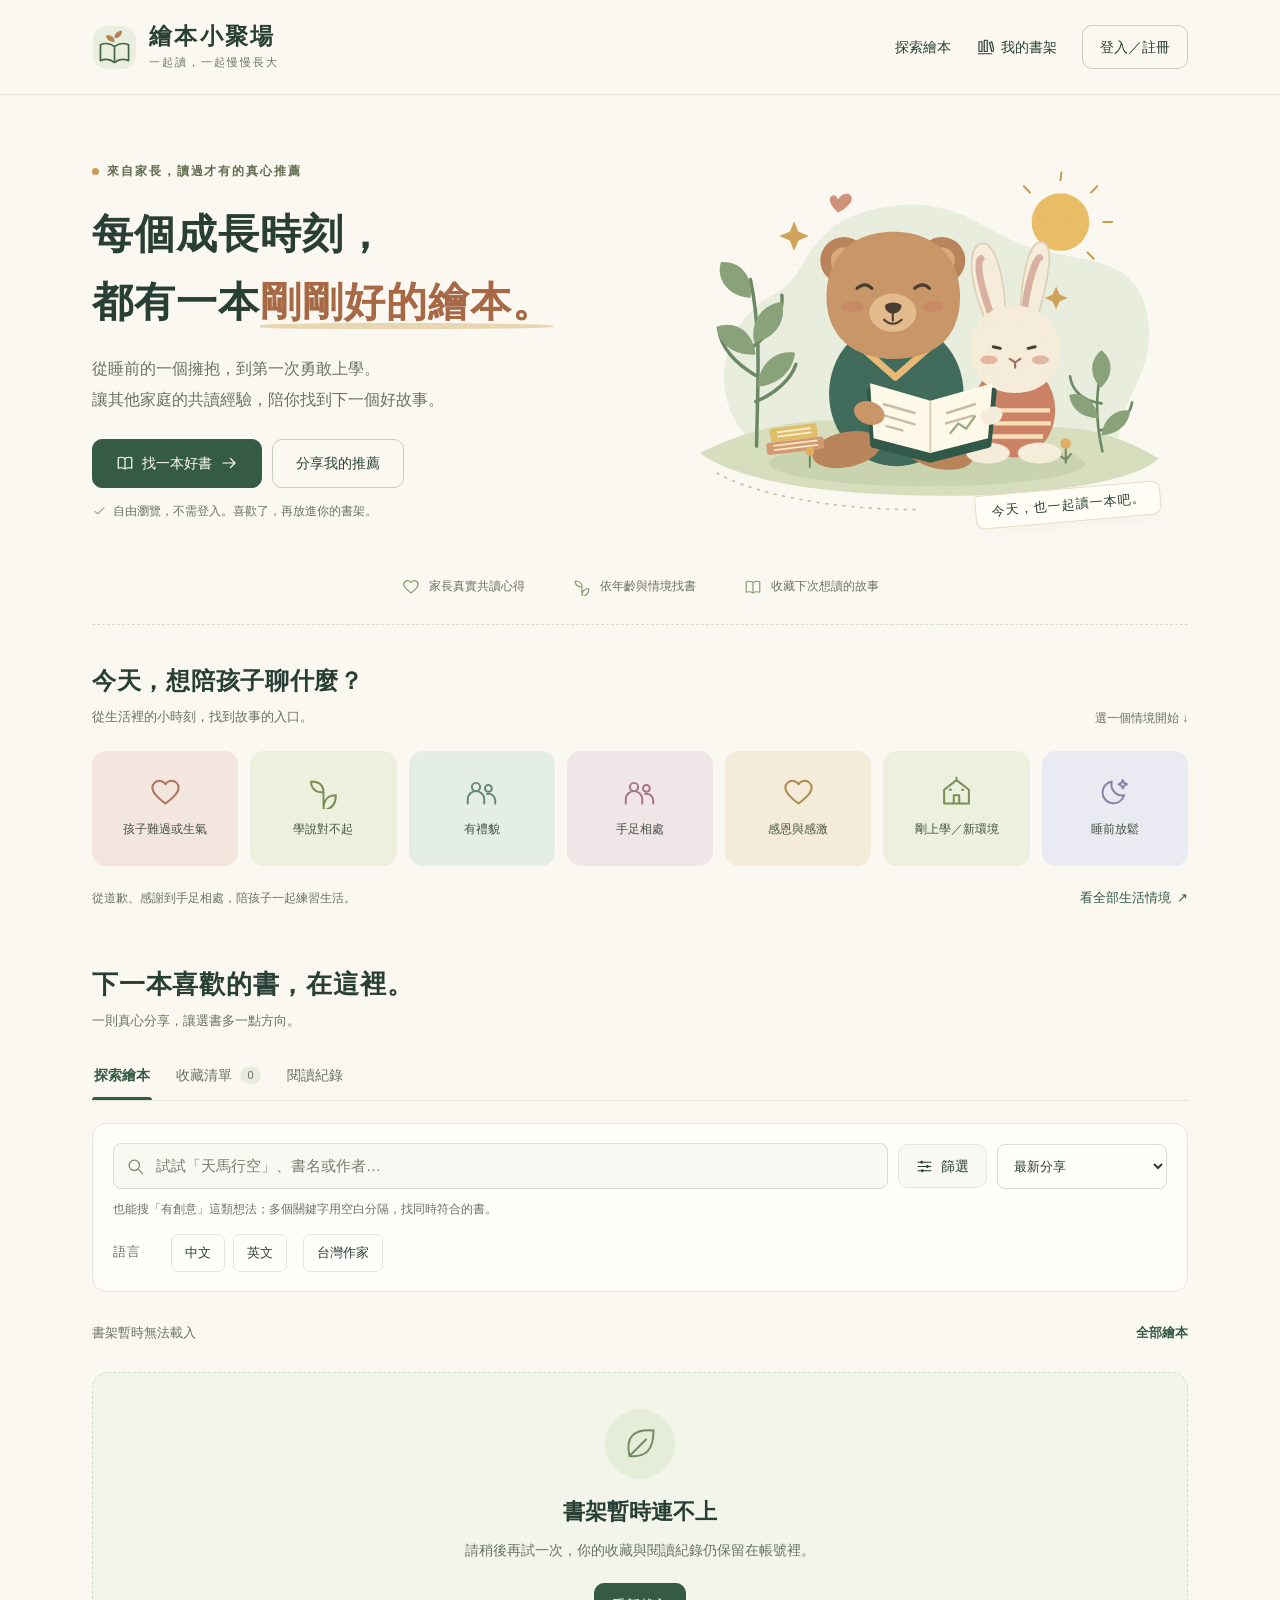
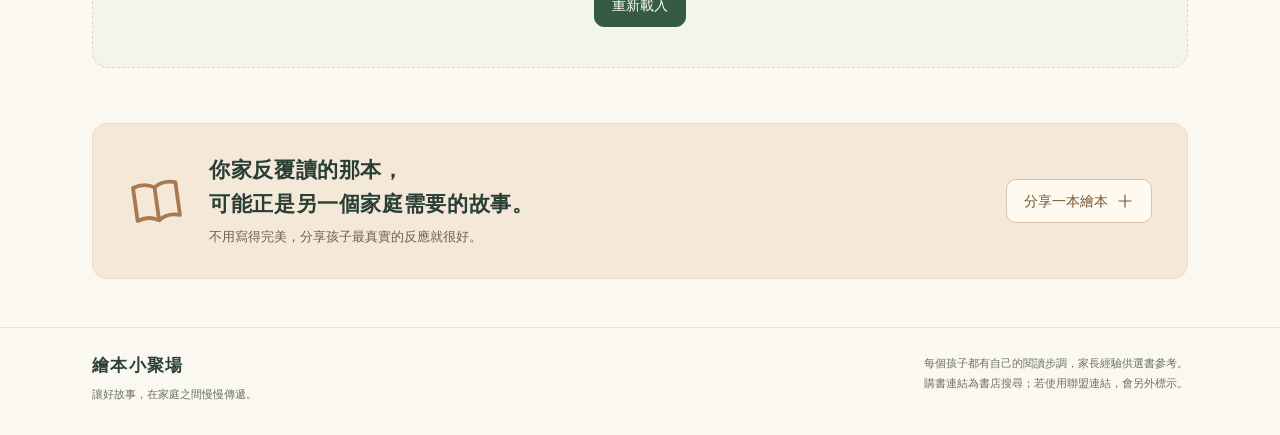
==== commit cc8f0584: "Support intent keywords and combined searches for picture books" ====
--- a/index.html
+++ b/index.html
@@ -6,7 +6,7 @@
 <title>繪本小聚場</title>
 <meta name="description" content="家長親自讀過的繪本推薦。依年齡與生活情境找書，看看孩子的真實反應，收藏下一本想一起讀的故事。">
 <meta name="theme-color" content="#faf8f1">
-<link rel="stylesheet" href="styles.css?v=browse-2">
+<link rel="stylesheet" href="styles.css?v=keyword-1">
 </head>
 <body>
 <a class="skip" href="#main">跳到主要內容</a>
@@ -67,14 +67,16 @@
     <div class="filters" role="search" aria-label="搜尋及篩選繪本">
       <div class="search-row">
         <div class="search-field"><svg class="icon" viewBox="0 0 24 24" fill="none" stroke="currentColor" stroke-width="1.6" stroke-linecap="round" stroke-linejoin="round" aria-hidden="true" focusable="false"><use href="#i-search"></use></svg>
-          <label class="sr-only" for="q">搜尋書名、作者或心得</label>
-          <input type="text" id="q" placeholder="搜尋書名、作者或心得…" autocomplete="off" enterkeyhint="search">
+          <label class="sr-only" for="q">搜尋書名、作者或想找的方向</label>
+          <input type="text" id="q" placeholder="試試「天馬行空」、書名或作者…" autocomplete="off" enterkeyhint="search" aria-describedby="search-help search-context">
           <button class="search-clear" id="clear-search" aria-label="清除搜尋文字" hidden>×</button>
         </div>
         <button class="btn ftog" id="ftog" aria-expanded="false" aria-haspopup="dialog" aria-controls="ovfilters"><svg class="icon" viewBox="0 0 24 24" fill="none" stroke="currentColor" stroke-width="1.6" stroke-linecap="round" stroke-linejoin="round" aria-hidden="true" focusable="false"><use href="#i-filter"></use></svg><span id="filter-label">篩選</span></button>
         <label class="sr-only" for="sort">書單排序</label>
         <select id="sort"><option value="">最新分享</option><option value="vote">最多家長投票</option><option value="like">最多家長覺得有幫助</option><option value="age">建議年齡由小到大</option></select>
       </div>
+      <p class="search-help" id="search-help">也能搜「有創意」這類想法；多個關鍵字用空白分隔，找同時符合的書。</p>
+      <p class="search-context" id="search-context" hidden></p>
       <div class="quick-filters"><span class="lab" id="language-label">語言</span><div id="langs" class="fr" role="group" aria-labelledby="language-label"></div><button type="button" class="chip" id="twb" aria-pressed="false">台灣作家</button></div>
       <div class="active-filters" id="active-filters" aria-label="已套用的條件"></div>
     </div>
@@ -241,10 +243,12 @@
     {key:"數字學習",aliases:["數字","數數","數學啟蒙"],stage:"數字學習"},
     {key:"自然與動物",aliases:["自然","動物","植物","大自然"]},
     {key:"科學與探索",aliases:["科學","科普","探索"]},
-    {key:"想像與創作",aliases:["想像","想像力","創作","創造力"]}
+    {key:"想像與創作",aliases:["想像","想像力","創作","創造力","創意","有創意","天馬行空","腦洞大開","奇思妙想"]}
   ]}
 ];
 var LIFE={},LIFE_ALIASES=Object.create(null);LIFE_GROUPS.forEach(function(group){group.items.forEach(function(item){item.label=item.label||item.key;item.aliases=item.aliases||[];LIFE[item.key]=item;[item.key,item.label].concat(item.aliases).forEach(function(alias){LIFE_ALIASES[alias.toLowerCase()]=item.key})})});
+var SEARCH_ALIASES=Object.create(null);
+Object.keys(LIFE).map(function(key){return LIFE[key]}).concat(STYLE_OPTIONS).forEach(function(item){var words=[item.key,item.label||item.key].concat(item.aliases).map(normalizeSearch).filter(function(word,i,all){return all.indexOf(word)===i}),group={label:item.label||item.key,words:words};words.forEach(function(word){if(!SEARCH_ALIASES[word])SEARCH_ALIASES[word]=group})});
 var SC=["情緒管理","學說對不起","有禮貌","手足相處","感恩與感激","新環境","睡前共讀"].map(function(key){var item=LIFE[key];return [item.label,item.stage?{sg:item.stage}:{th:key}]});
 var PH=[],FT={},pendingLoginAction=null;
 var loadError="",returnFocus=null,returnBookId=null,returnFocusType=null,zoomReturnFocus=null;
@@ -271,6 +275,11 @@
 function fitsStage(b,stage){return topk(b.stg,3).indexOf(stage)>=0||fitsTheme(b,stage)}
 function styleKey(value){return STYLE_ALIASES[value.trim()]||value.trim()}
 function fitsStyle(b,style){return b.st.some(function(value){return styleKey(value)===styleKey(style)})}
+function normalizeSearch(value){return value.normalize("NFKC").toLowerCase().trim()}
+function searchPlan(value){return normalizeSearch(value).split(/[\s,、;]+/).filter(function(term,i,all){return term&&all.indexOf(term)===i}).map(function(term){var group=SEARCH_ALIASES[term];return {term:term,words:group?group.words:[term],label:group?group.label:""}})}
+function searchableText(b){var related=Object.keys(LIFE).filter(function(key){return fitsTheme(b,key)}).map(function(key){return [key,LIFE[key].label].concat(LIFE[key].aliases).join("\n")}),styles=STYLE_OPTIONS.filter(function(item){return fitsStyle(b,item.key)}).map(function(item){return [item.key].concat(item.aliases).join("\n")});return [b.t,b.a,b.r,b.k].concat(b.th,b.st,topk(b.stg,STG.length),related,styles).map(normalizeSearch).join("\n")}
+function matchesSearch(b,plan){if(!plan.length)return true;var text=searchableText(b);return plan.every(function(item){return item.words.some(function(word){return text.indexOf(word)>=0})})}
+function syncSearchContext(){var labels=searchPlan($("q").value).filter(function(item){return item.label&&normalizeSearch(item.label)!==item.term}).map(function(item){return item.label}).filter(function(label,i,all){return all.indexOf(label)===i}),el=$("search-context");el.hidden=!labels.length;el.textContent=labels.length?"也會找："+labels.join("、"):""}
 function recommendationStyles(){var values=Object.keys(FSTYLE).filter(function(key){return FSTYLE[key]}).concat($("f_st").value.split(/[,，、]/));return values.map(styleKey).filter(function(value,i,all){return value&&all.indexOf(value)===i})}
 function lifeSelected(item){return !!(item.stage?S.sg[item.stage]:S.th[item.key])}
 function lifePicker(id,posting){var root=$(id);LIFE_GROUPS.forEach(function(group,i){var detail=document.createElement("details"),summary=document.createElement("summary"),title=document.createElement("span"),selected=document.createElement("span"),options=document.createElement("div");detail.className="situation-group";detail.open=i===0;title.textContent=group.name;selected.className="situation-selection";selected.hidden=true;summary.append(title,selected);options.className="fr situation-options";options.setAttribute("role","group");options.setAttribute("aria-label",(posting?"投稿情境：":"篩選情境：")+group.name);
@@ -316,7 +325,7 @@
 if($("onlygb").checked)add("開放集氣",function(){$("onlygb").checked=false});
 var el=$("active-filters");el.replaceChildren();tokens.forEach(function(token){var b=document.createElement("button");b.className="filter-token";b.textContent=token.label+" ×";b.setAttribute("aria-label","移除條件："+token.label);b.onclick=function(){token.clear();render();$("ftog").focus({preventScroll:true})};el.appendChild(b)});
 $("filter-label").textContent="篩選"+(tokens.length?" · "+tokens.length:"");$("twb").classList.toggle("on",S.tw);$("twb").setAttribute("aria-pressed",S.tw);$("clear-search").hidden=!$("q").value;
-syncLifePickers();
+syncLifePickers();syncSearchContext();
 $("apply-filters").textContent=loaded?"查看 "+list().length+" 本繪本":"載入書架中…";
 document.querySelectorAll(".scenario").forEach(function(b,i){var spec=SC[i][1],th=Object.keys(S.th).filter(function(k){return S.th[k]}),sg=Object.keys(S.sg).filter(function(k){return S.sg[k]}),on=spec.th?th.length===1&&th[0]===spec.th&&!sg.length:sg.length===1&&sg[0]===spec.sg&&!th.length;b.classList.toggle("on",!!on);b.setAttribute("aria-pressed",!!on)})}
 function emptyState(title,description,action,label,mark){return '<div class="empty"><div class="empty-icon">'+icon(mark||'book')+'</div><h3>'+title+'</h3><p>'+description+'</p>'+(action?'<button class="btn y" onclick="'+action+'">'+label+'</button>':'')+'</div>'}
@@ -436,13 +445,13 @@
 function refresh(){loadError="";loaded=false;render();return loadAll().then(loadMine).then(function(){return api("/rest/v1/books?select=id,submitted_by").then(function(rows){var m={};(rows||[]).forEach(function(x){m[x.id]=x.submitted_by});B.forEach(function(b){b.mine=!!(me&&m[b.id]===me.id)})})}).then(function(){acctBtn();build();render()}).catch(function(e){loaded=true;loadError=e.message||"connection";render()})}
 function noteList(){return B.filter(function(b){return b.gb&&joined[b.id]&&b.gb.status!=="collecting"})}
 function list(){
-var q=$("q").value.trim().toLowerCase(),a=+$("age").value,nw=$("nowarn").checked;
+var query=searchPlan($("q").value),a=+$("age").value,nw=$("nowarn").checked;
 var th=Object.keys(S.th).filter(function(k){return S.th[k]}),st=Object.keys(S.st).filter(function(k){return S.st[k]}),sg=Object.keys(S.sg).filter(function(k){return S.sg[k]});
 var o=B.filter(function(b){
 if(!(b.status==="published"||b.mine))return false;
 if(S.tab==="fav"&&!fav[b.id])return false;
 if(S.tab==="log"&&!log[b.id])return false;
-if(q&&(b.t+b.a+b.r+b.k+b.th.join()+b.st.join()+Object.keys(LIFE).filter(function(key){return fitsTheme(b,key)}).map(function(key){return LIFE[key].label+LIFE[key].aliases.join()}).join()).toLowerCase().indexOf(q)<0)return false;
+if(!matchesSearch(b,query))return false;
 if(S.lang&&b.lang!==S.lang)return false;
 if(a>=0&&!fits(b,a))return false;
 if(nw&&b.w)return false;
@@ -623,7 +632,7 @@
 $("more-situations").onclick=function(){openFilters(true)};
 $("age").oninput=function(){ageText();render()};
 ["q","sort","nowarn","onlygb"].forEach(function(i){$(i).addEventListener("input",render)});
-$("q").addEventListener("keydown",function(e){if(e.key==="Enter"){this.blur();$("list").scrollIntoView({block:"start"})}});
+$("q").addEventListener("keydown",function(e){if(e.key==="Enter"&&!e.isComposing){e.preventDefault();this.blur();showResults()}});
 $("clear-search").onclick=function(){$("q").value="";render();$("q").focus()};
 $("reset").onclick=clearFilters;
 $("all-books").onclick=showAllBooks;$("filter-all-books").onclick=showAllBooks;$("apply-filters").onclick=showResults;
--- a/styles.css
+++ b/styles.css
@@ -93,6 +93,8 @@
 input::placeholder,textarea::placeholder{color:#797d70;opacity:1}
 .search-field #q{width:100%;padding-left:42px;padding-right:43px;background:#f8f9f2}
 .search-clear{position:absolute;right:2px;top:2px;height:41px;width:40px;background:transparent;border:0;color:var(--mute);font-size:20px;border-radius:7px}
+.search-help,.search-context{font-size:12px;line-height:1.7;margin:10px 0 0;color:var(--mute)}
+.search-context{color:var(--acc);margin-top:5px}
 .search-row select{width:170px;font-size:13px}
 .ftog{background:#f8f9f2;white-space:nowrap}
 .ftog .icon{width:17px;height:17px}
@@ -258,7 +260,7 @@
 @keyframes breathe{50%{opacity:.45}}
 @media(min-width:1250px){.hero{min-height:415px}.hero-art img{max-height:410px}.hero-description{font-size:16px}}
 @media(max-width:960px){.wrap{padding-inline:24px}.header-nav{gap:17px}.hero{padding-top:35px}.hero-description{font-size:14px}.hero-actions .btn{padding-inline:16px}.promises{gap:25px}.scen{gap:8px}.scenario span{font-size:11px}.grid{gap:18px}.cv{height:215px}.cb{padding:17px}.cb h3{font-size:18px}.share-invite{padding:27px}.share-invite h2{font-size:19px}.invite-copy{gap:16px}.invite-icon{width:44px;height:44px}}
-@media(max-width:720px){.wrap{padding-inline:20px}.header-inner{min-height:78px;gap:10px}.brand-mark{width:35px;height:35px}.brand{gap:9px}.brand-name{font-size:20px}.brand-caption{font-size:9px;letter-spacing:.12em}.header-nav{gap:8px}.header-nav .nav-link{display:none}#acct{font-size:12px;padding:7px 11px;max-width:145px}.hero{grid-template-columns:1fr 1fr;padding-block:31px 22px;gap:0}h1{font-size:29px}.eyebrow{font-size:10px;letter-spacing:.08em;margin-bottom:13px}.hero-copy{position:relative;z-index:1;grid-column:1/-1}.hero-description{max-width:65%;font-size:14px;margin-bottom:20px}.hero-art{position:absolute;width:43%;right:-6px;bottom:32px;opacity:.95;pointer-events:none}.hero-actions{position:relative;z-index:1}.art-caption{display:none}.hero-note{font-size:11px}.promises{gap:15px;font-size:10px;padding-bottom:23px;margin-bottom:28px}.promises span{gap:5px}.promises .icon{width:15px;height:15px}h2{font-size:21px}.section-heading{gap:10px}.section-description{font-size:12px}.small-label{font-size:11px}.scen{display:flex;overflow-x:auto;scroll-snap-type:x proximity;padding:4px 3px 12px;margin-inline:-3px;scrollbar-width:thin}.scenario{flex:0 0 114px;min-height:109px;scroll-snap-align:start}.scenario span{font-size:12px}.scenario .icon{height:30px;width:30px}.browse{padding-top:28px}.browse-title{font-size:23px}.shelf-tabs{gap:24px;margin-bottom:17px}.filters{padding:15px}.search-row{flex-wrap:wrap;gap:9px}.search-field{flex-basis:calc(100% - 100px)}.ftog{padding-inline:12px}.search-row select{width:100%;order:3;min-height:40px}.quick-filters{gap:8px;font-size:12px}.quick-filters .lab{min-width:32px}.chip{min-height:40px;padding-inline:12px}.grid{grid-template-columns:repeat(2,minmax(0,1fr));gap:14px}.cv{height:205px;padding:26px 18px}.cover-fallback{width:115px;height:151px;gap:9px}.cover-title{font-size:16px}.cover-kicker{font-size:7px}.cover-fallback .icon{width:29px;height:29px}.age{font-size:10px;padding:4px 6px;left:9px;top:10px;max-width:calc(100% - 57px)}.heart{width:37px;height:37px;font-size:21px;right:8px;top:8px}.cb{padding:15px 14px 14px;gap:8px}.cb h3{font-size:18px}.card .mt{font-size:11px}.card-review{font-size:12px}.card-foot{font-size:10px;align-items:start}.card-foot .icon{display:none}.tg span{font-size:10px;padding:2px 6px}.share-invite{margin-block:35px;padding:24px;align-items:start;flex-direction:column;gap:19px}.share-invite h2{font-size:20px}.invite-copy{align-items:start}.invite-icon{width:40px;height:40px}.share-invite .btn{align-self:end}.footer-inner{flex-direction:column;gap:16px}.footer-right{text-align:left}.empty{padding:30px 22px}.empty h3{font-size:20px}.empty p{font-size:13px}.ov{padding:15px}.md{max-height:calc(100dvh - 30px)}.mb{padding:27px 22px;gap:18px}.mb h2{font-size:22px}.field-grid{gap:12px}.filter-end{align-items:start}.search-row .search-field #q{font-size:14px}.bar{padding-block:15px 12px}}
+@media(max-width:720px){.wrap{padding-inline:20px}.header-inner{min-height:78px;gap:10px}.brand-mark{width:35px;height:35px}.brand{gap:9px}.brand-name{font-size:20px}.brand-caption{font-size:9px;letter-spacing:.12em}.header-nav{gap:8px}.header-nav .nav-link{display:none}#acct{font-size:12px;padding:7px 11px;max-width:145px}.hero{grid-template-columns:1fr 1fr;padding-block:31px 22px;gap:0}h1{font-size:29px}.eyebrow{font-size:10px;letter-spacing:.08em;margin-bottom:13px}.hero-copy{position:relative;z-index:1;grid-column:1/-1}.hero-description{max-width:65%;font-size:14px;margin-bottom:20px}.hero-art{position:absolute;width:43%;right:-6px;bottom:32px;opacity:.95;pointer-events:none}.hero-actions{position:relative;z-index:1}.art-caption{display:none}.hero-note{font-size:11px}.promises{gap:15px;font-size:10px;padding-bottom:23px;margin-bottom:28px}.promises span{gap:5px}.promises .icon{width:15px;height:15px}h2{font-size:21px}.section-heading{gap:10px}.section-description{font-size:12px}.small-label{font-size:11px}.scen{display:flex;overflow-x:auto;scroll-snap-type:x proximity;padding:4px 3px 12px;margin-inline:-3px;scrollbar-width:thin}.scenario{flex:0 0 114px;min-height:109px;scroll-snap-align:start}.scenario span{font-size:12px}.scenario .icon{height:30px;width:30px}.browse{padding-top:28px}.browse-title{font-size:23px}.shelf-tabs{gap:24px;margin-bottom:17px}.filters{padding:15px}.search-row{flex-wrap:wrap;gap:9px}.search-field{flex-basis:calc(100% - 100px)}.ftog{padding-inline:12px}.search-row select{width:100%;order:3;min-height:40px}.quick-filters{gap:8px;font-size:12px}.quick-filters .lab{min-width:32px}.chip{min-height:40px;padding-inline:12px}.grid{grid-template-columns:repeat(2,minmax(0,1fr));gap:14px}.cv{height:205px;padding:26px 18px}.cover-fallback{width:115px;height:151px;gap:9px}.cover-title{font-size:16px}.cover-kicker{font-size:7px}.cover-fallback .icon{width:29px;height:29px}.age{font-size:10px;padding:4px 6px;left:9px;top:10px;max-width:calc(100% - 57px)}.heart{width:37px;height:37px;font-size:21px;right:8px;top:8px}.cb{padding:15px 14px 14px;gap:8px}.cb h3{font-size:18px}.card .mt{font-size:11px}.card-review{font-size:12px}.card-foot{font-size:10px;align-items:start}.card-foot .icon{display:none}.tg span{font-size:10px;padding:2px 6px}.share-invite{margin-block:35px;padding:24px;align-items:start;flex-direction:column;gap:19px}.share-invite h2{font-size:20px}.invite-copy{align-items:start}.invite-icon{width:40px;height:40px}.share-invite .btn{align-self:end}.footer-inner{flex-direction:column;gap:16px}.footer-right{text-align:left}.empty{padding:30px 22px}.empty h3{font-size:20px}.empty p{font-size:13px}.ov{padding:15px}.md{max-height:calc(100dvh - 30px)}.mb{padding:27px 22px;gap:18px}.mb h2{font-size:22px}.field-grid{gap:12px}.filter-end{align-items:start}.search-row .search-field #q{font-size:16px}.bar{padding-block:15px 12px}}
 @media(max-width:400px){.wrap{padding-inline:16px}.brand-name{font-size:18px}.brand-caption{font-size:8px}.header-inner{gap:6px}.brand{gap:6px}.brand-mark{width:32px;height:32px}#acct{font-size:11px;padding-inline:10px;max-width:124px}h1{font-size:27px}.hero-art{width:42%;bottom:45px;right:-8px}.hero-description{max-width:64%;font-size:13px}.hero-actions{gap:8px}.hero-actions .btn{font-size:13px;padding-inline:14px}.promises{justify-content:space-between;gap:5px;font-size:9px}.promises .icon{width:13px;height:13px}.shelf-tabs{gap:20px}.tab{font-size:13px}.cv{height:185px}.cover-fallback{height:138px;width:102px}.cover-title{font-size:15px}.cover-fallback .icon{width:24px;height:24px}.age{font-size:9px}.cb{padding:13px 12px}.cb h3{font-size:16px}.card-foot{flex-wrap:wrap;gap:3px}.tg span{font-size:9px}.field-grid{grid-template-columns:1fr}.quick-filters{gap:5px}.quick-filters .chip{font-size:12px;padding-inline:10px}#twb{margin-left:0}.hero-note{font-size:10px}.browse-title{font-size:22px}}
 @media(prefers-reduced-motion:reduce){html{scroll-behavior:auto}*,*::before,*::after{animation:none!important;transition:none!important}}
 @media(max-width:720px){
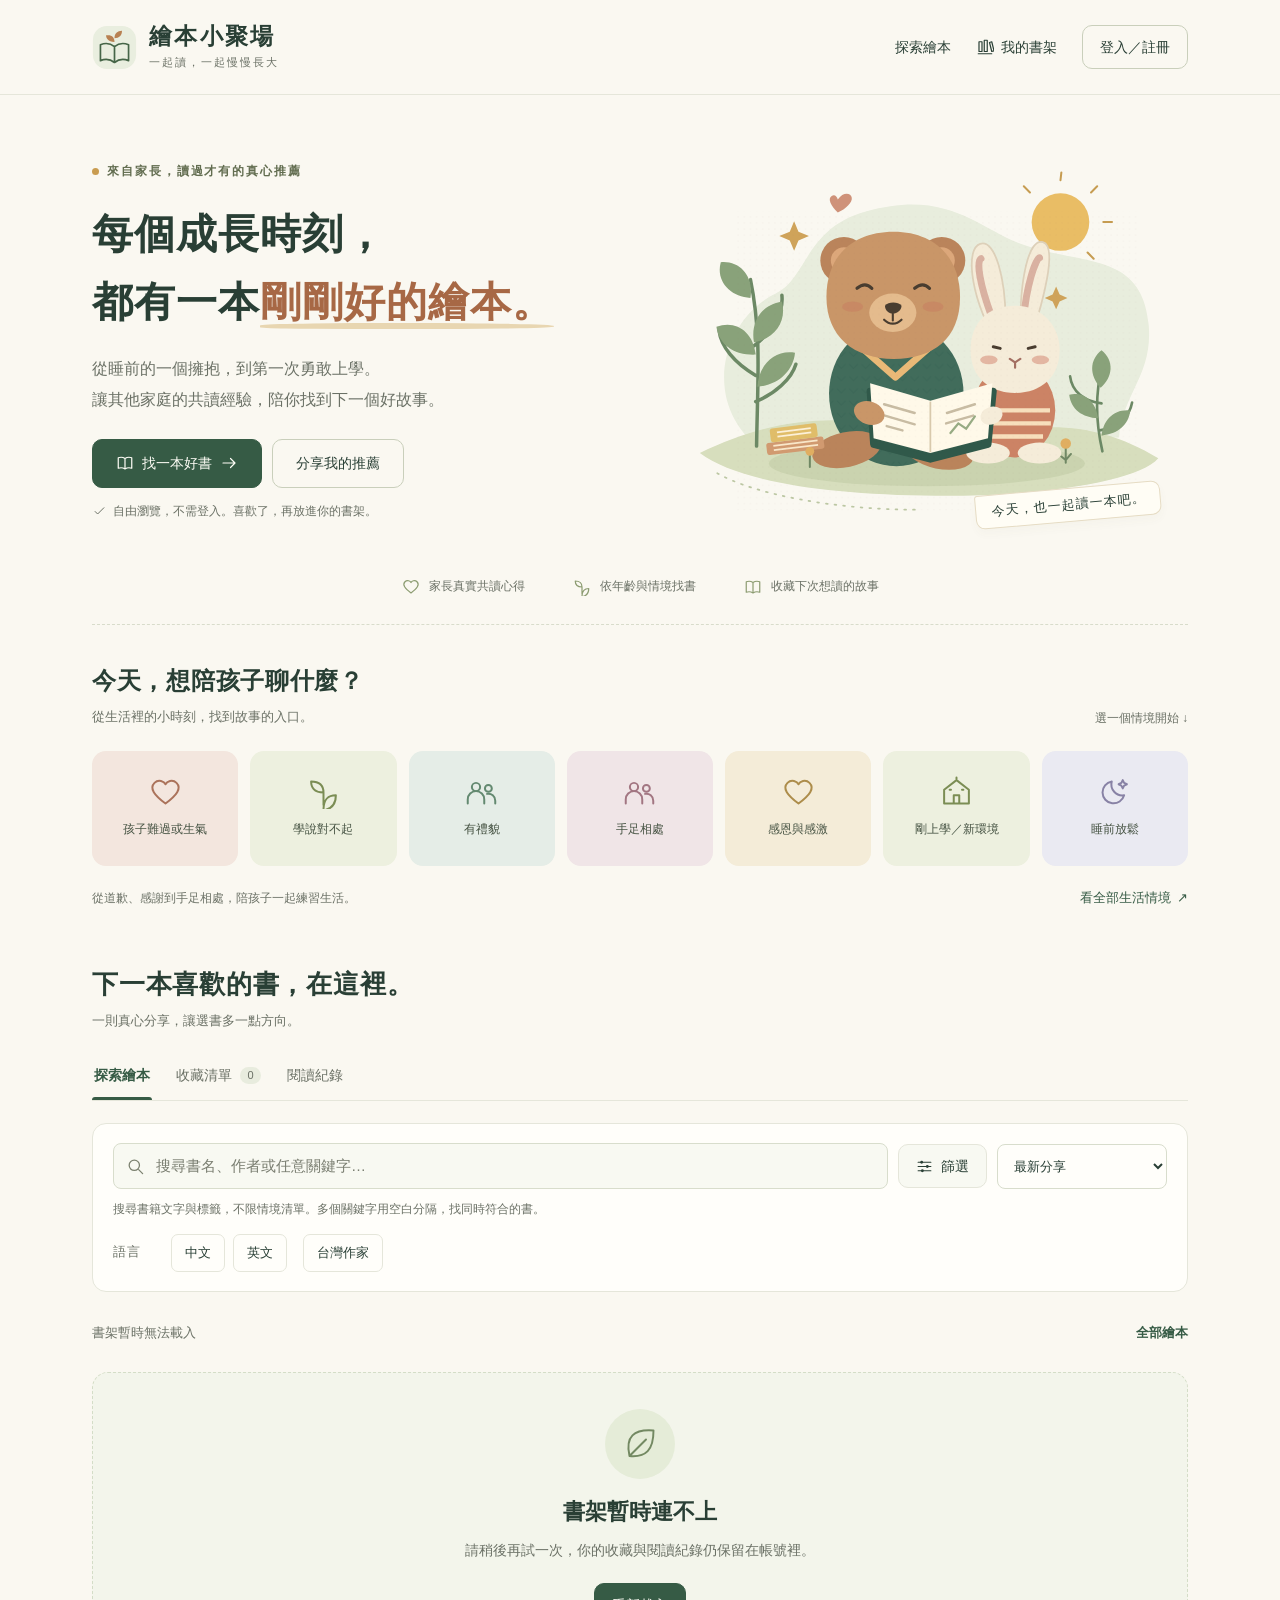
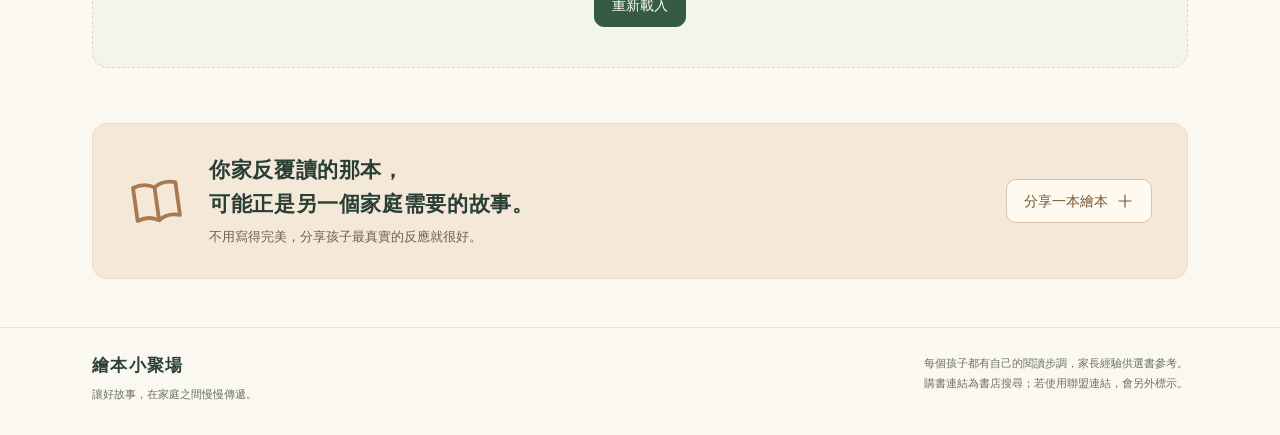
==== commit 17414cda: "Search arbitrary keywords across complete book content" ====
--- a/index.html
+++ b/index.html
@@ -67,15 +67,15 @@
     <div class="filters" role="search" aria-label="搜尋及篩選繪本">
       <div class="search-row">
         <div class="search-field"><svg class="icon" viewBox="0 0 24 24" fill="none" stroke="currentColor" stroke-width="1.6" stroke-linecap="round" stroke-linejoin="round" aria-hidden="true" focusable="false"><use href="#i-search"></use></svg>
-          <label class="sr-only" for="q">搜尋書名、作者或想找的方向</label>
-          <input type="text" id="q" placeholder="試試「天馬行空」、書名或作者…" autocomplete="off" enterkeyhint="search" aria-describedby="search-help search-context">
+          <label class="sr-only" for="q">搜尋書名、作者或任意關鍵字</label>
+          <input type="text" id="q" placeholder="搜尋書名、作者或任意關鍵字…" autocomplete="off" enterkeyhint="search" aria-describedby="search-help search-context">
           <button class="search-clear" id="clear-search" aria-label="清除搜尋文字" hidden>×</button>
         </div>
         <button class="btn ftog" id="ftog" aria-expanded="false" aria-haspopup="dialog" aria-controls="ovfilters"><svg class="icon" viewBox="0 0 24 24" fill="none" stroke="currentColor" stroke-width="1.6" stroke-linecap="round" stroke-linejoin="round" aria-hidden="true" focusable="false"><use href="#i-filter"></use></svg><span id="filter-label">篩選</span></button>
         <label class="sr-only" for="sort">書單排序</label>
         <select id="sort"><option value="">最新分享</option><option value="vote">最多家長投票</option><option value="like">最多家長覺得有幫助</option><option value="age">建議年齡由小到大</option></select>
       </div>
-      <p class="search-help" id="search-help">也能搜「有創意」這類想法；多個關鍵字用空白分隔，找同時符合的書。</p>
+      <p class="search-help" id="search-help">搜尋書籍文字與標籤，不限情境清單。多個關鍵字用空白分隔，找同時符合的書。</p>
       <p class="search-context" id="search-context" hidden></p>
       <div class="quick-filters"><span class="lab" id="language-label">語言</span><div id="langs" class="fr" role="group" aria-labelledby="language-label"></div><button type="button" class="chip" id="twb" aria-pressed="false">台灣作家</button></div>
       <div class="active-filters" id="active-filters" aria-label="已套用的條件"></div>
@@ -277,7 +277,7 @@
 function fitsStyle(b,style){return b.st.some(function(value){return styleKey(value)===styleKey(style)})}
 function normalizeSearch(value){return value.normalize("NFKC").toLowerCase().trim()}
 function searchPlan(value){return normalizeSearch(value).split(/[\s,、;]+/).filter(function(term,i,all){return term&&all.indexOf(term)===i}).map(function(term){var group=SEARCH_ALIASES[term];return {term:term,words:group?group.words:[term],label:group?group.label:""}})}
-function searchableText(b){var related=Object.keys(LIFE).filter(function(key){return fitsTheme(b,key)}).map(function(key){return [key,LIFE[key].label].concat(LIFE[key].aliases).join("\n")}),styles=STYLE_OPTIONS.filter(function(item){return fitsStyle(b,item.key)}).map(function(item){return [item.key].concat(item.aliases).join("\n")});return [b.t,b.a,b.r,b.k].concat(b.th,b.st,topk(b.stg,STG.length),related,styles).map(normalizeSearch).join("\n")}
+function searchableText(b){var related=Object.keys(LIFE).filter(function(key){return fitsTheme(b,key)}).map(function(key){return [key,LIFE[key].label].concat(LIFE[key].aliases).join("\n")}),styles=STYLE_OPTIONS.filter(function(item){return fitsStyle(b,item.key)}).map(function(item){return [item.key].concat(item.aliases).join("\n")}),g=b.g||{},ages=Object.keys(b.ages).filter(function(age){return b.ages[age]>0}).map(function(age){return age+"歲"});return [b.t,b.a,b.r,b.k,b.w,g.b||"",g.m||"",g.a||"",b.lang,b.tw?"台灣作家":""].concat(b.th,b.st,ages,topk(b.stg,STG.length),related,styles).map(normalizeSearch).join("\n")}
 function matchesSearch(b,plan){if(!plan.length)return true;var text=searchableText(b);return plan.every(function(item){return item.words.some(function(word){return text.indexOf(word)>=0})})}
 function syncSearchContext(){var labels=searchPlan($("q").value).filter(function(item){return item.label&&normalizeSearch(item.label)!==item.term}).map(function(item){return item.label}).filter(function(label,i,all){return all.indexOf(label)===i}),el=$("search-context");el.hidden=!labels.length;el.textContent=labels.length?"也會找："+labels.join("、"):""}
 function recommendationStyles(){var values=Object.keys(FSTYLE).filter(function(key){return FSTYLE[key]}).concat($("f_st").value.split(/[,，、]/));return values.map(styleKey).filter(function(value,i,all){return value&&all.indexOf(value)===i})}
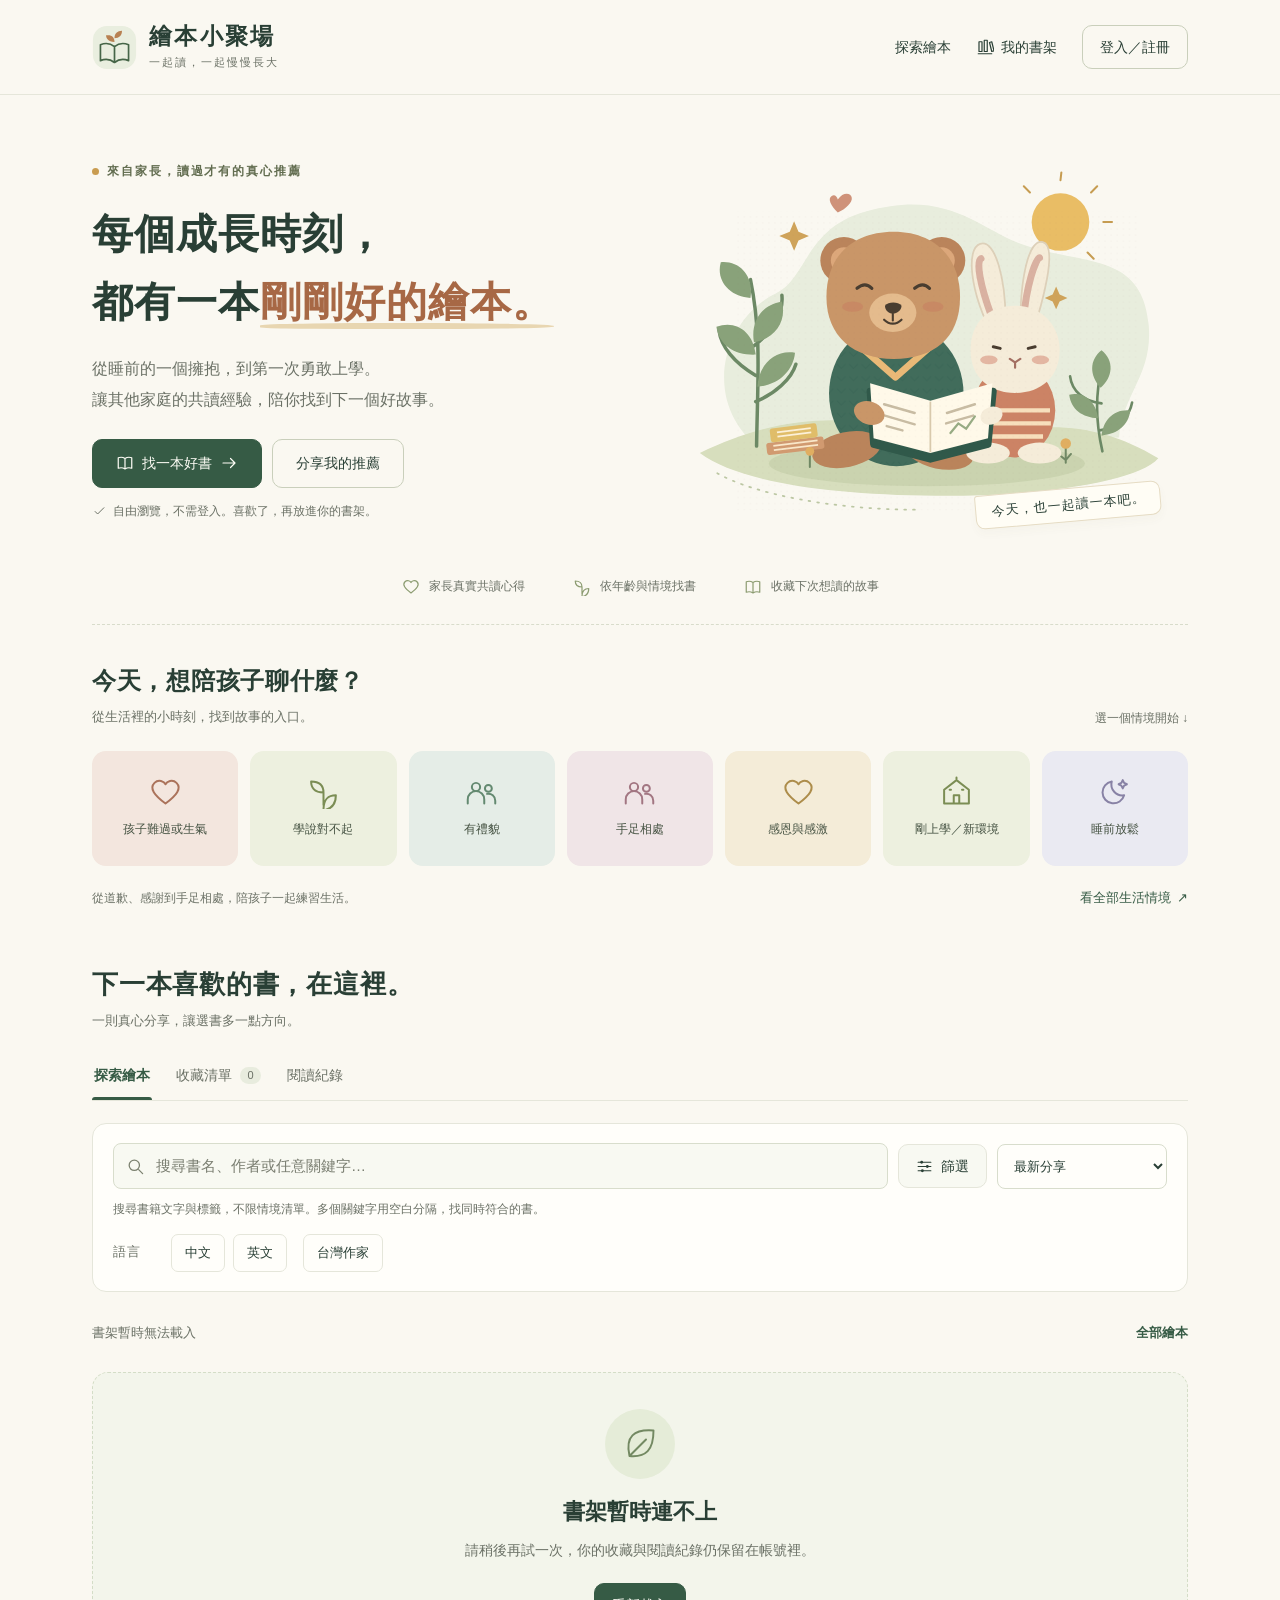
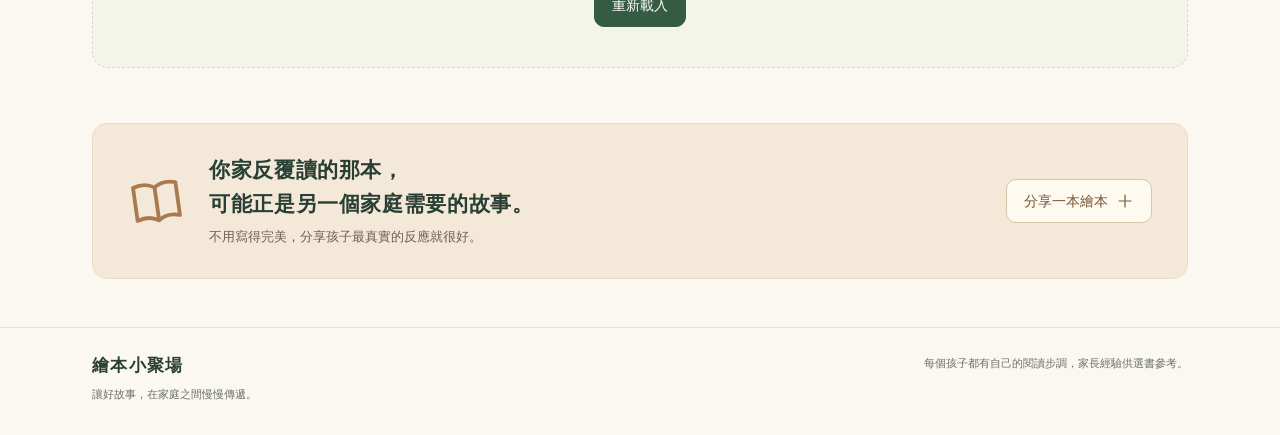
==== commit b20c316b: "Remove purchase links from community-first book pages" ====
--- a/index.html
+++ b/index.html
@@ -89,7 +89,7 @@
     <button class="btn" data-action="share-book">分享一本繪本 <svg class="icon" viewBox="0 0 24 24" fill="none" stroke="currentColor" stroke-width="1.6" stroke-linecap="round" stroke-linejoin="round" aria-hidden="true" focusable="false"><use href="#i-plus"></use></svg></button>
   </section>
 </main>
-<footer class="site-footer" data-page><div class="wrap footer-inner"><div><p class="footer-brand">繪本小聚場</p><p class="footer-note">讓好故事，在家庭之間慢慢傳遞。</p></div><div class="footer-right"><p class="footer-note">每個孩子都有自己的閱讀步調，家長經驗供選書參考。</p><p class="footer-note">購書連結為書店搜尋；若使用聯盟連結，會另外標示。<button class="lnk" id="admb" style="margin-left:8px;display:none">管理後台</button></p></div></div></footer>
+<footer class="site-footer" data-page><div class="wrap footer-inner"><div><p class="footer-brand">繪本小聚場</p><p class="footer-note">讓好故事，在家庭之間慢慢傳遞。</p></div><div class="footer-right"><p class="footer-note">每個孩子都有自己的閱讀步調，家長經驗供選書參考。<button class="lnk" id="admb" style="margin-left:8px;display:none">管理後台</button></p></div></div></footer>
 
 <div class="ov" id="ov"><div class="box md" id="md" style="position:relative"></div></div>
 
@@ -488,7 +488,7 @@
 (on?api("/rest/v1/group_buy_interests",{m:"POST",h:{Prefer:"return=minimal"},b:{book_id:b.id}}):api("/rest/v1/group_buy_interests?book_id=eq."+b.id+"&user_id=eq."+me.id,{m:"DELETE"})).then(function(){joined[b.id]=on;g.n+=on?1:-1;toast(on?(g.n>=g.t?"已達標！等主辦人確認開團後會通知你":"已加入集氣"):"已取消集氣");openB(i,1);render()}).catch(err)}
 function noteH(b){var ix=B.indexOf(b),f=b.gb.info,r=resp[b.id];return '<div class="box nt"><b>《'+esc(b.t)+'》開團通知</b><div class="mt">共 '+b.gb.n+' 人集氣</div><div class="gd">'+[["團購價",f.price],["報名截止",f.deadline],["取貨／寄送",f.pickup],["備註",f.note]].filter(function(x){return x[1]}).map(function(x){return '<div><b>'+x[0]+'</b>　'+esc(x[1])+'</div>'}).join("")+'</div>'+(r?'<div class="row2"><span class="stamp">你的決定：'+(r.decision==="join"?"跟團 × "+r.qty+" 本":"這次不跟")+'</span></div>':b.gb.status==="closed"?'<div class="mt">這團已截止。</div>':'<div class="row2"><select id="qt'+ix+'">'+[1,2,3,4,5].map(function(n){return '<option value="'+n+'">'+n+' 本</option>'}).join("")+'</select><button class="btn y" onclick="nr('+ix+',1)">我要跟團</button><button class="btn" onclick="nr('+ix+',0)">這次不跟</button></div><div class="note">不需要線上付款，付款與取貨細節由主辦人之後另行通知你。</div>')+'</div>'}
 function nr(i,y){var b=B[i],q=+($("qt"+i)||{value:1}).value;api("/rest/v1/group_buy_responses?on_conflict=book_id,user_id",{m:"POST",h:{Prefer:"resolution=merge-duplicates,return=minimal"},b:{book_id:b.id,decision:y?"join":"skip",qty:q}}).then(function(){resp[b.id]={decision:y?"join":"skip",qty:q};render();toast("已記錄你的決定")}).catch(err)}
-function openB(i,keep){var b=B[i],e=encodeURIComponent(b.t+" "+b.a),sc=keep?$("md").scrollTop:0,pub=b.status==="published";
+function openB(i,keep){var b=B[i],sc=keep?$("md").scrollTop:0,pub=b.status==="published";
 VA={};VS={};
 var ak=Object.keys(b.ages).filter(function(k){return b.ages[k]>0}).sort(function(x,y){return x-y}),sk=topk(b.stg,STG.length);
 var cms=b.cm.map(function(c){return c.st==="hidden"?'<div class="cm mt">此留言已被隱藏。</div>':'<div class="cm"><div class="mt">'+esc(c.n)+(c.a?' · '+esc(c.a):'')+' · '+esc(c.d)+'</div><div>'+esc(c.c)+'</div>'+(me&&c.uid!==me.id?'<button class="lnk" onclick="rpt(\''+c.id+'\')">檢舉</button>':'')+(me&&c.uid===me.id?'<button class="lnk" onclick="delCm('+i+',\''+c.id+'\')">刪除我的留言</button>':'')+'</div>'}).join("")||'<div class="mt">還沒有留言，你可以是第一個。</div>';
@@ -497,7 +497,7 @@
 (b.k?'<div class="say">孩子的反應：'+esc(b.k)+'</div>':'')+(b.w?'<div class="warnb">注意：'+esc(b.w)+'</div>':'<div class="warnb" style="background:var(--acc2)">沒有特別需要注意的內容</div>')+galH(b,i)+guideH(b)+
 (pub?'<div><h4 class="sec">家長怎麼看適合的年齡與階段 <span class="mt">（'+b.vn+' 位家長投票）</span></h4>'+barsH(b.ages,ak,function(k){return k+" 歲"},Math.max(b.vn,1))+'<div style="height:8px"></div>'+barsH(b.stg,sk,esc,Math.max(b.vn,1))+'</div>'+vf:'<div class="warnb">這本書正在審核中，通過後才會開放投票與留言。</div>')+
 (pub?'<div class="row2"><button class="btn" onclick="tf('+i+')">'+(fav[b.id]?"已收藏":"加入收藏")+'</button><button class="btn" onclick="lk('+i+')">有幫助 '+b.n+'</button><button class="btn" onclick="openLog('+i+')">'+(log[b.id]?"編輯閱讀紀錄":"記錄閱讀")+'</button><button class="btn" onclick="shareB('+i+')">分享給朋友</button></div>':'')+
-'<div class="row2"><a class="btn y" target="_blank" rel="noopener" href="https://search.books.com.tw/search/query/key/'+e+'">去博客來看看</a><a class="btn" target="_blank" rel="noopener" href="https://www.amazon.com/s?k='+e+'">去 Amazon 看看</a></div>'+(pub?gbH(b,i)+
+(pub?gbH(b,i)+
 '<div><h4 class="sec">家長留言（'+b.cm.filter(function(c){return c.st!=="hidden"}).length+'）</h4>'+cms+'</div>'+
 '<div class="vf"><div class="mt">分享你家孩子的閱讀心得，幫助下一位家長'+(me?'':'。需要先<a href="#" onclick="openAcct();return false">登入</a>')+'</div><div class="fr"><label class="field" for="ca">孩子年齡（選填）<input type="text" id="ca" placeholder="例如：3 歲半" style="width:150px"></label></div><label class="field" for="cc">你的共讀心得<textarea id="cc" maxlength="200" placeholder="孩子的反應、適合的情境、要注意的地方…"></textarea></label><button class="btn y" onclick="addCm('+i+')">送出留言</button></div>':'')+'</div>';
 if(pub&&!voted[b.id]){multi("va",AG,VA,null,function(x){return x+" 歲"});multi("vs",STG,VS)}
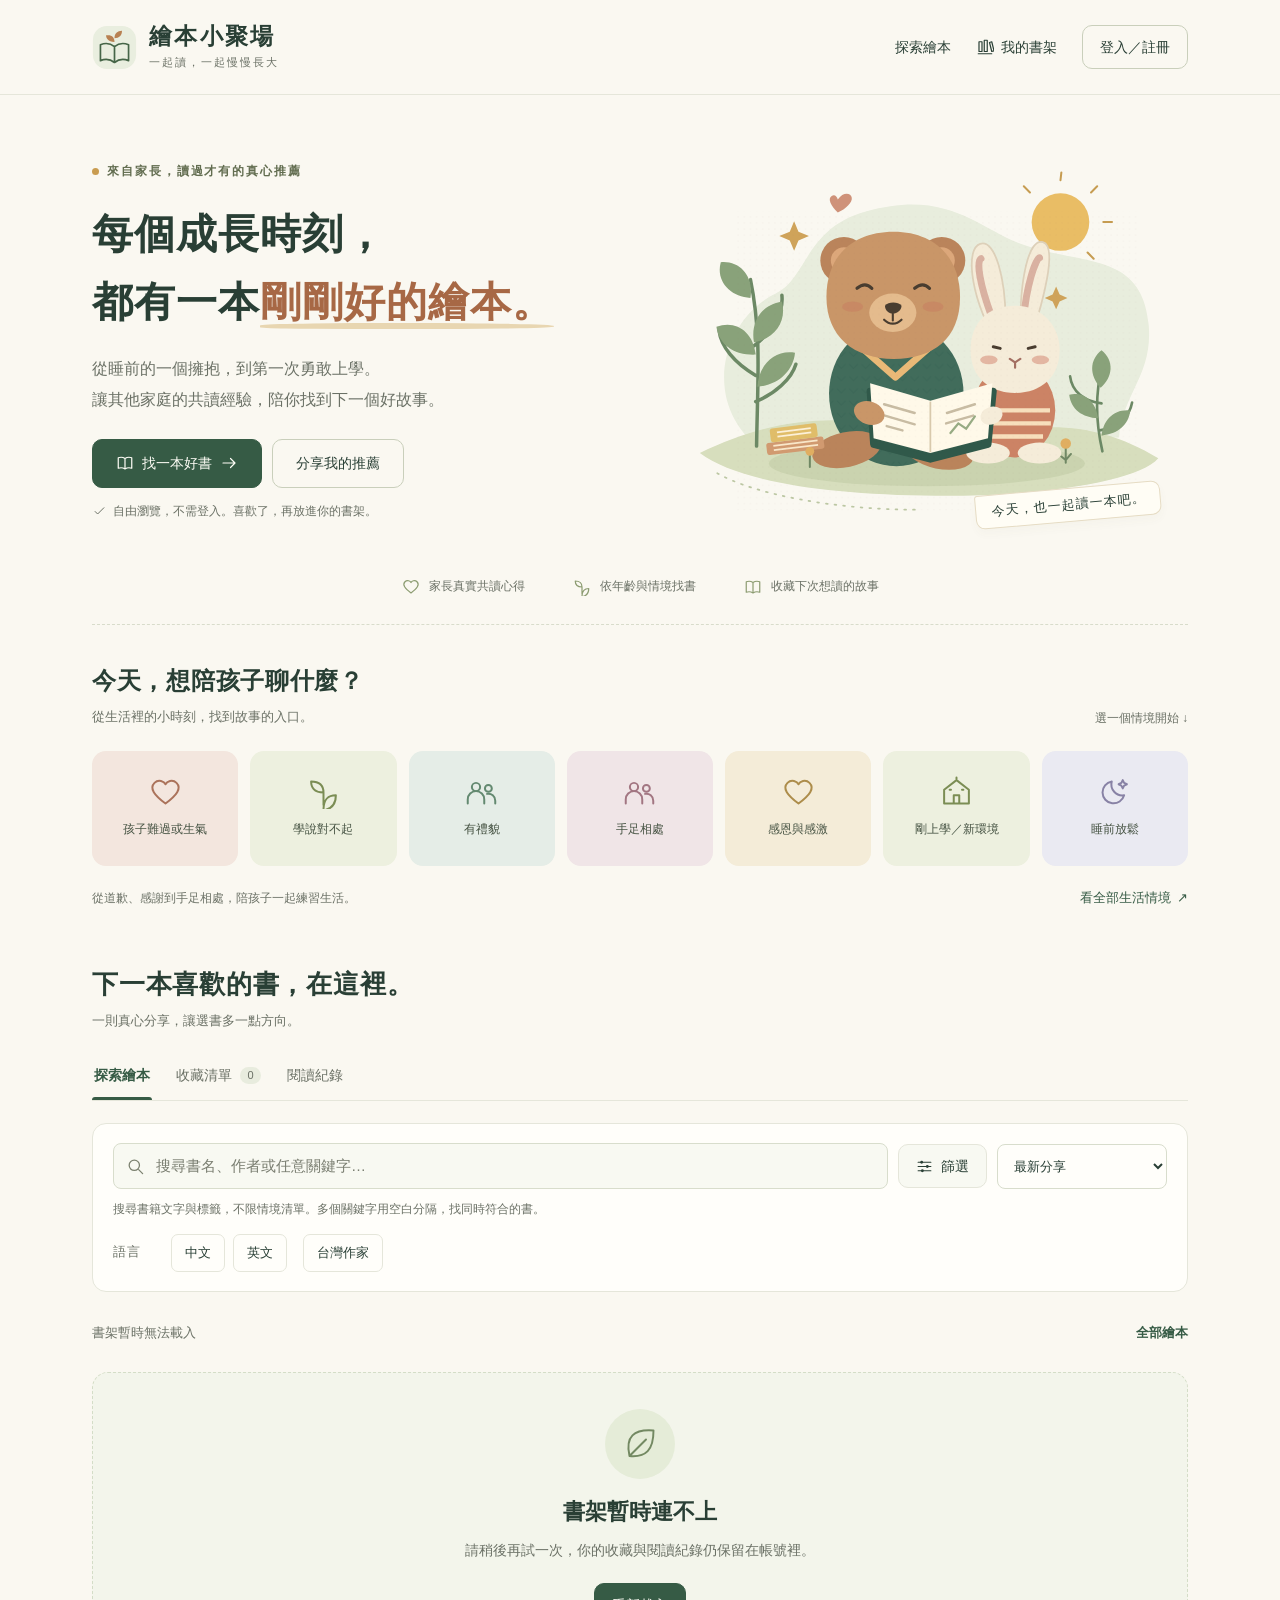
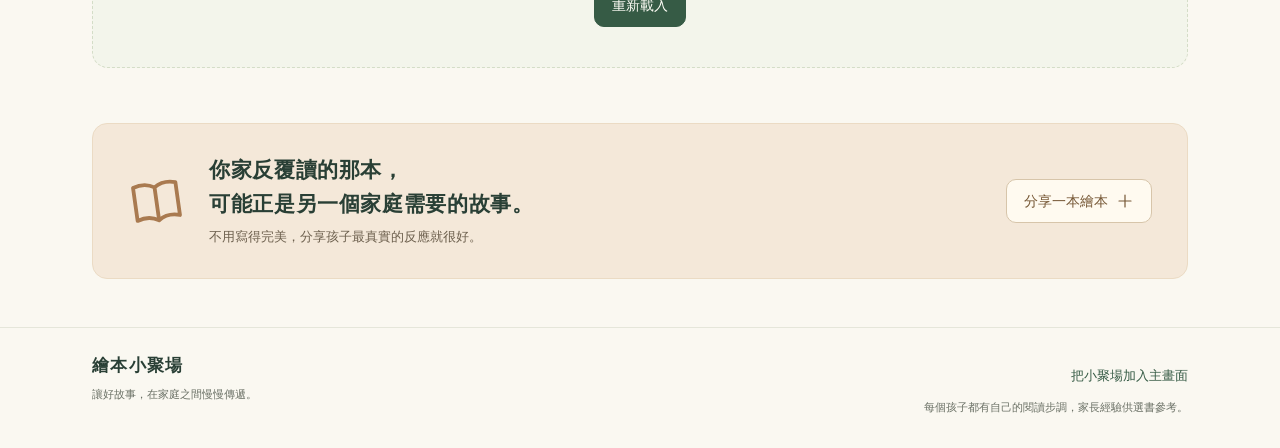
==== commit 0dc102ee: "新增手機主畫面入口與帳號文字草稿暫存" ====
--- a/index.html
+++ b/index.html
@@ -6,7 +6,12 @@
 <title>繪本小聚場</title>
 <meta name="description" content="家長親自讀過的繪本推薦。依年齡與生活情境找書，看看孩子的真實反應，收藏下一本想一起讀的故事。">
 <meta name="theme-color" content="#faf8f1">
-<link rel="stylesheet" href="styles.css?v=keyword-1">
+<meta name="apple-mobile-web-app-capable" content="yes">
+<meta name="apple-mobile-web-app-title" content="繪本小聚場">
+<link rel="manifest" href="manifest.webmanifest">
+<link rel="apple-touch-icon" href="assets/bookpebble-icon.png">
+<link rel="icon" type="image/png" href="assets/bookpebble-icon.png">
+<link rel="stylesheet" href="styles.css?v=mobile-access-1">
 </head>
 <body>
 <a class="skip" href="#main">跳到主要內容</a>
@@ -46,6 +51,10 @@
     <span><svg class="icon" viewBox="0 0 24 24" fill="none" stroke="currentColor" stroke-width="1.6" stroke-linecap="round" stroke-linejoin="round" aria-hidden="true" focusable="false"><use href="#i-sprout"></use></svg>依年齡與情境找書</span>
     <span><svg class="icon" viewBox="0 0 24 24" fill="none" stroke="currentColor" stroke-width="1.6" stroke-linecap="round" stroke-linejoin="round" aria-hidden="true" focusable="false"><use href="#i-book"></use></svg>收藏下次想讀的故事</span>
   </div>
+  <aside class="home-shortcut" id="home-shortcut" hidden aria-label="手機快速開啟">
+    <div><strong>下次想記心得，點一下就到。</strong><p>把小聚場放在手機主畫面，隨手打開你的書架。</p></div>
+    <button class="btn" data-install-guide aria-haspopup="dialog" aria-controls="ovinstall">加入主畫面</button>
+  </aside>
   <section aria-labelledby="scenario-title">
     <div class="section-heading">
       <div><h2 id="scenario-title">今天，想陪孩子聊什麼？</h2><p class="section-description">從生活裡的小時刻，找到故事的入口。</p></div>
@@ -89,7 +98,25 @@
     <button class="btn" data-action="share-book">分享一本繪本 <svg class="icon" viewBox="0 0 24 24" fill="none" stroke="currentColor" stroke-width="1.6" stroke-linecap="round" stroke-linejoin="round" aria-hidden="true" focusable="false"><use href="#i-plus"></use></svg></button>
   </section>
 </main>
-<footer class="site-footer" data-page><div class="wrap footer-inner"><div><p class="footer-brand">繪本小聚場</p><p class="footer-note">讓好故事，在家庭之間慢慢傳遞。</p></div><div class="footer-right"><p class="footer-note">每個孩子都有自己的閱讀步調，家長經驗供選書參考。<button class="lnk" id="admb" style="margin-left:8px;display:none">管理後台</button></p></div></div></footer>
+<footer class="site-footer" data-page><div class="wrap footer-inner"><div><p class="footer-brand">繪本小聚場</p><p class="footer-note">讓好故事，在家庭之間慢慢傳遞。</p></div><div class="footer-right"><button class="text-btn" data-install-guide aria-haspopup="dialog" aria-controls="ovinstall">把小聚場加入主畫面</button><p class="footer-note">每個孩子都有自己的閱讀步調，家長經驗供選書參考。<button class="lnk" id="admb" style="margin-left:8px;display:none">管理後台</button></p></div></div></footer>
+<nav class="mobile-nav" aria-label="手機快捷導覽" data-page>
+  <button type="button" data-mobile="explore" aria-label="找書，查看全部繪本"><svg class="icon" viewBox="0 0 24 24" fill="none" stroke="currentColor" stroke-width="1.6" stroke-linecap="round" stroke-linejoin="round" aria-hidden="true" focusable="false"><use href="#i-search"></use></svg><span>找書</span></button>
+  <button type="button" data-mobile="write"><svg class="icon" viewBox="0 0 24 24" fill="none" stroke="currentColor" stroke-width="1.6" stroke-linecap="round" stroke-linejoin="round" aria-hidden="true" focusable="false"><use href="#i-plus"></use></svg><span>記心得</span></button>
+  <button type="button" data-mobile="shelf"><svg class="icon" viewBox="0 0 24 24" fill="none" stroke="currentColor" stroke-width="1.6" stroke-linecap="round" stroke-linejoin="round" aria-hidden="true" focusable="false"><use href="#i-shelf"></use></svg><span>我的書架</span></button>
+</nav>
+
+<div class="ov" id="ovinstall" aria-labelledby="install-title"><div class="box md"><button class="btn x" onclick="closeAll()" aria-label="關閉加入主畫面說明">✕</button><div class="mb">
+  <h2 id="install-title" tabindex="-1">把小聚場放在手機主畫面</h2>
+  <p class="form-intro">下次點手機上的繪本圖示，就能回來找書、記心得，不用重新找連結。</p>
+  <div class="install-preview"><img src="assets/bookpebble-icon.png" width="64" height="64" alt="繪本小聚場的書本與嫩芽圖示"><span>繪本小聚場</span></div>
+  <div id="install-ios"><h3>iPhone／iPad</h3><ol class="install-steps"><li>用 <strong>Safari</strong> 開啟這個網站。</li><li>點「分享」（方框上有向上箭頭），選「加入主畫面」。找不到時可往下滑或選「更多」。</li><li>若有「以網頁 App 開啟」選項，將它開啟，再按「加入」。</li></ol><p class="note">從 Threads、LINE 等 App 點進來時，請先從選單改用 Safari 開啟；也可複製下方網址，貼到 Safari。</p></div>
+  <div id="install-android"><h3>Android</h3><ol class="install-steps"><li>用 <strong>Chrome</strong> 開啟這個網站。</li><li>點右上角「⋮」，選「新增至主畫面」或「安裝應用程式」，依畫面確認。</li></ol></div>
+  <button class="btn y" id="install-native" hidden>安裝繪本小聚場</button>
+  <label class="field" for="install-url">網站網址<input type="url" id="install-url" readonly></label>
+  <button class="btn" id="install-copy">複製網站網址</button>
+  <p class="note" id="install-status" role="status" aria-live="polite"></p>
+  <p class="note">加入後，請從主畫面圖示開啟。如需重新登入，可在主畫面版本輸入信中的驗證碼。文字草稿只保存在目前的瀏覽器或主畫面版本，兩邊可能不共用。讀取書單與送出心得仍需網路。</p>
+</div></div></div>
 
 <div class="ov" id="ov"><div class="box md" id="md" style="position:relative"></div></div>
 
@@ -108,7 +135,8 @@
 
 <div class="ov" id="ovf"><div class="box md"><button class="btn x" onclick="closeAll()" aria-label="關閉分享視窗">✕</button><div class="mb">
   <h2 style="margin:0" id="submit-title" tabindex="-1">分享一本你讀過的繪本</h2>
-  <p class="form-intro">說說你們一起讀的經驗，給下一位家長一點靈感。</p>
+  <p class="form-intro">先記書名和一點感想，之後再補充也可以。</p>
+  <div class="draft-info"><p class="note" id="draft-help">文字與選項會暫存在這個瀏覽器，送出前不會公開；照片不跨次保留。</p><div class="draft-actions"><p class="note" id="draft-status" role="status" aria-live="polite"></p><button class="text-btn" id="draft-clear" type="button">清除這份草稿</button></div></div>
   <div class="field-grid"><label class="field" for="f_t">書名 <span class="sr-only">必填</span><input type="text" id="f_t" placeholder="這本好故事叫什麼名字？" required maxlength="200"></label><label class="field" for="f_a">作者／繪者（選填）<input type="text" id="f_a" placeholder="依手上的版本填寫"></label></div>
   <label class="field" for="f_lang">你讀的版本<select id="f_lang"><option>中文</option><option>英文</option></select></label>
   <label class="field" for="f_r">為什麼想推薦？（選填）<textarea id="f_r" placeholder="例如：故事很貼近剛上學的心情，我們讀完聊了好久。"></textarea></label>
@@ -131,6 +159,29 @@
   </div></details>
   <button class="btn y" id="f_ok">送出我的推薦</button>
   <p class="note">投稿會先由管理者審核，通過後公開。管理者投稿會直接公開。</p>
+</div></div></div>
+
+<div class="ov" id="ove" aria-labelledby="edit-title"><div class="box md"><button class="btn x" onclick="closeBookEditor()" aria-label="關閉編輯視窗">✕</button><div class="mb">
+  <h2 id="edit-title" tabindex="-1">編輯繪本推薦</h2>
+  <p class="form-intro">更新書籍資料與共讀經驗，原本的收藏、留言與家長投票都會保留。</p>
+  <div class="field-grid"><label class="field" for="e_t">書名<input type="text" id="e_t" required maxlength="120"></label><label class="field" for="e_a">作者／繪者<input type="text" id="e_a" maxlength="120"></label></div>
+  <label class="field" for="e_lang">你讀的版本<select id="e_lang"><option>中文</option><option>英文</option></select></label>
+  <label class="field" for="e_r">為什麼想推薦？<textarea id="e_r" maxlength="2000"></textarea></label>
+  <label class="field" for="e_k">孩子的反應<input type="text" id="e_k" maxlength="300"></label>
+  <label class="field" for="e_th">主題與生活情境<input type="text" id="e_th" aria-describedby="edit-tags-help"><small id="edit-tags-help">保留原有標籤，也可增減；多個項目請用逗號或頓號分隔。</small></label>
+  <details class="optional-fields"><summary>修改畫風、照片與陪讀建議</summary><div class="optional-body">
+    <label class="field" for="e_st">畫風與特色<input type="text" id="e_st" placeholder="多個項目用逗號或頓號分隔"></label>
+    <label class="check"><input type="checkbox" id="e_tw">這是台灣作者或繪者的作品</label>
+    <div class="field"><label for="e_ph">繪本照片（最多 4 張）</label><small>保留的照片不需重新上傳，第一張是書封。</small><input type="file" id="e_ph" accept="image/*" multiple><div class="fr edit-photos" id="e_pv"></div></div>
+    <label class="check"><input type="checkbox" id="e_ck">我確認新增的照片中沒有孩子或可辨識資訊</label>
+    <label class="field" for="e_gb">讀之前，怎麼開始聊？<textarea class="sm" id="e_gb" maxlength="500"></textarea></label>
+    <label class="field" for="e_gm">讀的時候，怎麼互動？<textarea class="sm" id="e_gm" maxlength="500"></textarea></label>
+    <label class="field" for="e_ga">讀完之後，可以做什麼？<textarea class="sm" id="e_ga" maxlength="500"></textarea></label>
+    <label class="field" for="e_w">需要留意的內容<input type="text" id="e_w" maxlength="300"></label>
+  </div></details>
+  <p class="note">原本的年齡、階段建議與發布狀態會保留；這裡只修改書籍內容。</p>
+  <p class="auth-error" id="e_error" role="alert" hidden></p>
+  <div class="row2"><button class="btn y" id="e_ok">儲存修改</button><button class="btn" onclick="closeBookEditor()">取消</button></div>
 </div></div></div>
 
 <div class="ov" id="ovl"><div class="box md" style="position:relative"><button class="btn x" onclick="closeAll()" aria-label="關閉視窗">✕</button><div class="mb"><h2 id="lg_t" style="margin:0"></h2>
@@ -172,6 +223,7 @@
       <p class="note" id="ac_nick_help">投稿與留言會顯示這個名字，設定後下次登入會自動沿用。</p>
       <button class="btn" id="ac_sv" type="submit">儲存暱稱</button>
     </form>
+    <div class="fr" id="ac_admin" hidden><button class="btn" id="ac_groups">集單與開團管理</button><button class="btn" id="ac_posts">投稿管理</button></div>
     <button class="btn" id="ac_off" style="justify-self:start">登出</button>
   </div>
   <p class="note" style="margin:0">我們只會用你的 Email 寄登入連結，以及你同意的通知。</p></div></div></div>
@@ -181,6 +233,7 @@
 <div class="toast" id="toast" role="status" aria-live="polite" aria-atomic="true"></div>
 
 <script src="config.js?v=email-code-1"></script>
+<script src="mobile.js?v=mobile-access-1"></script>
 <script>
 var STG=["幼幼班","小班","中班","大班","數字學習","ABC學習","同儕關係","情緒管理","睡前共讀","生活習慣","親子互動"],AG=[0,1,2,3,4,5,6,7,8,9,10,11,12];
 var STYLE_OPTIONS=[
@@ -250,7 +303,8 @@
 var SEARCH_ALIASES=Object.create(null);
 Object.keys(LIFE).map(function(key){return LIFE[key]}).concat(STYLE_OPTIONS).forEach(function(item){var words=[item.key,item.label||item.key].concat(item.aliases).map(normalizeSearch).filter(function(word,i,all){return all.indexOf(word)===i}),group={label:item.label||item.key,words:words};words.forEach(function(word){if(!SEARCH_ALIASES[word])SEARCH_ALIASES[word]=group})});
 var SC=["情緒管理","學說對不起","有禮貌","手足相處","感恩與感激","新環境","睡前共讀"].map(function(key){var item=LIFE[key];return [item.label,item.stage?{sg:item.stage}:{th:key}]});
-var PH=[],FT={},pendingLoginAction=null;
+var PH=[],FT={},pendingLoginAction=null,EDITOR=null;
+var COLLECTION_COPY="集氣僅為意願登記，不保證成團。達到目標人數後，主辦人會與出版社洽詢供書及合作方式；有進一步消息時，將以電子郵件通知參與集氣的家長。";
 var loadError="",returnFocus=null,returnBookId=null,returnFocusType=null,zoomReturnFocus=null;
 function icon(name){return '<svg class="icon" viewBox="0 0 24 24" fill="none" stroke="currentColor" stroke-width="1.6" stroke-linecap="round" stroke-linejoin="round" aria-hidden="true" focusable="false"><use href="#i-'+name+'"></use></svg>'}
 function esc(s){var d=document.createElement("div");d.textContent=s||"";return d.innerHTML.replace(/"/g,"&quot;").replace(/'/g,"&#39;")}
@@ -307,10 +361,11 @@
 if(id==="ovz"&&$("ov").classList.contains("show")){$("ov").inert=true;$("ov").setAttribute("aria-hidden","true")}
 if(!same||!el.contains(document.activeElement)){var target=el.querySelector("h2")||el.querySelector("button");if(target){if(target.tagName!=="BUTTON")target.setAttribute("tabindex","-1");target.focus({preventScroll:true})}}}
 function closeAccount(){clearLoginAction();closeAll()}
-function closeTopDialog(){if($("ova").classList.contains("show"))clearLoginAction();if($("ovz").classList.contains("show")&&$("ov").classList.contains("show")){$("ovz").classList.remove("show");$("ovz").setAttribute("aria-hidden","true");$("ov").inert=false;$("ov").setAttribute("aria-hidden","false");if(zoomReturnFocus&&zoomReturnFocus.isConnected)zoomReturnFocus.focus({preventScroll:true});return}closeAll()}
+function closeTopDialog(){if($("ove").classList.contains("show")){closeBookEditor();return}if($("ova").classList.contains("show"))clearLoginAction();if($("ovz").classList.contains("show")&&$("ov").classList.contains("show")){$("ovz").classList.remove("show");$("ovz").setAttribute("aria-hidden","true");$("ov").inert=false;$("ov").setAttribute("aria-hidden","false");if(zoomReturnFocus&&zoomReturnFocus.isConnected)zoomReturnFocus.focus({preventScroll:true});return}closeAll()}
 function rateUI(){document.querySelectorAll(".rt").forEach(function(x){var on=x.textContent===rt;x.classList.toggle("on",on);x.setAttribute("aria-pressed",on)})}
-function startRecommendation(){if(!need("登入後，就能分享你的共讀經驗",{kind:"recommend"}))return;closeAll();showDialog("ovf")}
-function selectShelf(tab,quiet){S.tab=tab;document.querySelectorAll(".tab").forEach(function(t){var on=t.dataset.t===tab;t.classList.toggle("on",on);t.setAttribute("aria-pressed",on)});if(!quiet)render()}
+function openRecommendation(){MobileAccess.restoreDraft();closeAll();showDialog("ovf")}
+function startRecommendation(){if(!need("登入後，就能分享你的共讀經驗",{kind:"recommend"}))return;openRecommendation()}
+function selectShelf(tab,quiet){S.tab=tab;document.querySelectorAll(".tab").forEach(function(t){var on=t.dataset.t===tab;t.classList.toggle("on",on);t.setAttribute("aria-pressed",on)});MobileAccess.updateNav(tab);if(!quiet)render()}
 function filterDialogState(open){$("ftog").setAttribute("aria-expanded",open);$("fbody").classList.toggle("open",open)}
 function openFilters(situations){showDialog("ovfilters");$("fbody").scrollTop=0;if(situations){var first=$("situations").querySelector("details");first.open=true;$("fbody").scrollTop=$("situation-label").offsetTop-$("fbody").offsetTop;first.querySelector("summary").focus({preventScroll:true})}}
 function showResults(){closeAll();$("results-bar").scrollIntoView({block:"start"});$("results-bar").focus({preventScroll:true})}
@@ -375,7 +430,7 @@
   var action=getLoginAction();
   if(!action)return Promise.resolve(false);
   clearLoginAction();
-  if(action.kind==="recommend"){showDialog("ovf");return Promise.resolve(true)}
+  if(action.kind==="recommend"){openRecommendation();return Promise.resolve(true)}
   if(loadError){toast("已登入，但書單暫時無法載入；請重新載入後再收藏。");return Promise.resolve(true)}
   var index=B.findIndex(function(b){return b.id===action.bookId&&b.status==="published"});
   if(index<0){toast("這本書目前無法公開瀏覽，請重新選擇。");return Promise.resolve(true)}
@@ -415,7 +470,7 @@
 }
 function colorOf(id){var cs=["#8fa8a3","#c9a393","#a3b18a","#d4b483","#a79bb5","#c9a090","#9fb0c4","#b8a58f"],h=0;for(var i=0;i<id.length;i++)h=(h*31+id.charCodeAt(i))>>>0;return cs[h%cs.length]}
 function phUrl(p){return SB+"/storage/v1/object/public/book-photos/"+p}
-function mkBook(x){return {id:x.id,t:x.title,a:x.author||"",lang:x.lang,tw:!!x.is_taiwan,th:x.themes||[],st:x.styles||[],r:x.review||"",k:x.kid_reaction||"",w:x.warning||"",g:{b:x.guide_before||"",m:x.guide_during||"",a:x.guide_after||""},ph:(x.photos||[]).map(phUrl),status:x.status,mine:!!(me&&x.submitted_by===me.id),c:colorOf(x.id),n:0,vn:0,ages:{},stg:{},cm:[]}}
+function mkBook(x){return {id:x.id,t:x.title,a:x.author||"",lang:x.lang,tw:!!x.is_taiwan,th:x.themes||[],st:x.styles||[],r:x.review||"",k:x.kid_reaction||"",w:x.warning||"",collectionNote:x.collection_note||"",g:{b:x.guide_before||"",m:x.guide_during||"",a:x.guide_after||""},paths:(x.photos||[]).slice(),ph:(x.photos||[]).map(phUrl),status:x.status,mine:!!(me&&x.submitted_by===me.id),c:colorOf(x.id),n:0,vn:0,ages:{},stg:{},cm:[]}}
 function loadAll(){return Promise.all([
 api("/rest/v1/books?select=*&order=created_at.desc"),api("/rest/v1/book_age_votes?select=*"),api("/rest/v1/book_stage_votes?select=*"),api("/rest/v1/book_voter_counts?select=*"),api("/rest/v1/book_helpful_counts?select=*"),
 api("/rest/v1/group_buys?select=*"),api("/rest/v1/group_buy_counts?select=*"),api("/rest/v1/group_buy_totals?select=*"),api("/rest/v1/comments?select=*&order=created_at.asc")]).then(function(r){
@@ -480,12 +535,12 @@
 }
 function tf(i){var b=B[i];if(!need("登入後才能加入收藏",{kind:"favorite",bookId:b.id,detail:$("ov").classList.contains("show"),scroll:$("md").scrollTop}))return;var on=!fav[b.id];(on?api("/rest/v1/favorites",{m:"POST",h:{Prefer:"return=minimal"},b:{book_id:b.id}}):api("/rest/v1/favorites?book_id=eq."+b.id+"&user_id=eq."+me.id,{m:"DELETE"})).then(function(){fav[b.id]=on;toast(on?"已加入收藏":"已移出收藏");render();if($("ov").classList.contains("show"))openB(i,1)}).catch(err)}
 function gbH(b,i){var g=b.gb;if(!g)return"";var p=Math.min(100,Math.round(g.n/g.t*100)),st;
-if(g.status!=="collecting")st='<div class="mt">'+(g.status==="open"?"主辦人已開團。":"這團已截止。")+(joined[b.id]?'請到「通知」分頁查看開團資訊。':'集氣的家長已收到通知。')+'</div>';
-else if(g.n>=g.t)st='<div class="mt">已達標，等待主辦人確認開團。'+(joined[b.id]?'你已集氣，開團後會通知你。':'')+'</div>'+(joined[b.id]?'<button class="btn" style="justify-self:start" onclick="jn('+i+')">取消集氣</button>':'');
+if(g.status!=="collecting")st='<div class="mt">'+(g.status==="open"?"主辦人已開團。":"這團已截止。")+(joined[b.id]?'請到「通知」分頁查看開團資訊。':'參與集氣的家長可登入查看開團資訊。')+'</div>';
+else if(g.n>=g.t)st='<div class="mt">已達標，將與出版社洽談，成團與否仍待確認。'+(joined[b.id]?'你的集氣意願已記錄。':'')+'</div>'+(joined[b.id]?'<button class="btn" style="justify-self:start" onclick="jn('+i+')">取消集氣</button>':'');
 else st='<button class="btn y" style="justify-self:start" onclick="jn('+i+')">'+(joined[b.id]?"已集氣（點擊取消）":"我想要，集氣")+'</button>';
-return '<div class="gb"><h4 class="sec" style="margin:0">集氣開團</h4><div class="mt">想一起買的家長先集氣，人數達標（'+g.t+' 人）後，由主辦人確認並發出開團通知，你再決定要不要跟團。</div><div class="gbar"><i style="width:'+p+'%"></i></div><div class="mt">已集氣 '+g.n+' ／ '+g.t+' 人</div>'+st+'</div>'}
+return '<div class="gb"><h4 class="sec" style="margin:0">集氣開團</h4><div class="mt">'+esc(g.status==="collecting"?COLLECTION_COPY:g.status==="open"?"開團資訊已公布，參與集氣的家長可到「通知」查看，再決定是否跟團。":"這次集單已結束，相關資訊請參閱主辦人的開團通知。")+'</div>'+(g.status==="collecting"&&b.collectionNote?'<p class="collection-note">'+esc(b.collectionNote)+'</p>':'')+'<div class="gbar"><i style="width:'+p+'%"></i></div><div class="mt">已集氣 '+g.n+' ／ '+g.t+' 人</div>'+st+'</div>'}
 function jn(i){var b=B[i],g=b.gb;if(!g)return;if(!need("登入後才能集氣"))return;if(g.status!=="collecting"){toast("這團已經開團");return}var on=!joined[b.id];
-(on?api("/rest/v1/group_buy_interests",{m:"POST",h:{Prefer:"return=minimal"},b:{book_id:b.id}}):api("/rest/v1/group_buy_interests?book_id=eq."+b.id+"&user_id=eq."+me.id,{m:"DELETE"})).then(function(){joined[b.id]=on;g.n+=on?1:-1;toast(on?(g.n>=g.t?"已達標！等主辦人確認開團後會通知你":"已加入集氣"):"已取消集氣");openB(i,1);render()}).catch(err)}
+(on?api("/rest/v1/group_buy_interests",{m:"POST",h:{Prefer:"return=minimal"},b:{book_id:b.id}}):api("/rest/v1/group_buy_interests?book_id=eq."+b.id+"&user_id=eq."+me.id,{m:"DELETE"})).then(function(){joined[b.id]=on;g.n+=on?1:-1;toast(on?(g.n>=g.t?"已達標，接下來將洽詢出版社，仍不保證成團。":"已加入集氣"):"已取消集氣");openB(i,1);render()}).catch(err)}
 function noteH(b){var ix=B.indexOf(b),f=b.gb.info,r=resp[b.id];return '<div class="box nt"><b>《'+esc(b.t)+'》開團通知</b><div class="mt">共 '+b.gb.n+' 人集氣</div><div class="gd">'+[["團購價",f.price],["報名截止",f.deadline],["取貨／寄送",f.pickup],["備註",f.note]].filter(function(x){return x[1]}).map(function(x){return '<div><b>'+x[0]+'</b>　'+esc(x[1])+'</div>'}).join("")+'</div>'+(r?'<div class="row2"><span class="stamp">你的決定：'+(r.decision==="join"?"跟團 × "+r.qty+" 本":"這次不跟")+'</span></div>':b.gb.status==="closed"?'<div class="mt">這團已截止。</div>':'<div class="row2"><select id="qt'+ix+'">'+[1,2,3,4,5].map(function(n){return '<option value="'+n+'">'+n+' 本</option>'}).join("")+'</select><button class="btn y" onclick="nr('+ix+',1)">我要跟團</button><button class="btn" onclick="nr('+ix+',0)">這次不跟</button></div><div class="note">不需要線上付款，付款與取貨細節由主辦人之後另行通知你。</div>')+'</div>'}
 function nr(i,y){var b=B[i],q=+($("qt"+i)||{value:1}).value;api("/rest/v1/group_buy_responses?on_conflict=book_id,user_id",{m:"POST",h:{Prefer:"resolution=merge-duplicates,return=minimal"},b:{book_id:b.id,decision:y?"join":"skip",qty:q}}).then(function(){resp[b.id]={decision:y?"join":"skip",qty:q};render();toast("已記錄你的決定")}).catch(err)}
 function openB(i,keep){var b=B[i],sc=keep?$("md").scrollTop:0,pub=b.status==="published";
@@ -493,7 +548,7 @@
 var ak=Object.keys(b.ages).filter(function(k){return b.ages[k]>0}).sort(function(x,y){return x-y}),sk=topk(b.stg,STG.length);
 var cms=b.cm.map(function(c){return c.st==="hidden"?'<div class="cm mt">此留言已被隱藏。</div>':'<div class="cm"><div class="mt">'+esc(c.n)+(c.a?' · '+esc(c.a):'')+' · '+esc(c.d)+'</div><div>'+esc(c.c)+'</div>'+(me&&c.uid!==me.id?'<button class="lnk" onclick="rpt(\''+c.id+'\')">檢舉</button>':'')+(me&&c.uid===me.id?'<button class="lnk" onclick="delCm('+i+',\''+c.id+'\')">刪除我的留言</button>':'')+'</div>'}).join("")||'<div class="mt">還沒有留言，你可以是第一個。</div>';
 var vf=voted[b.id]?'<div class="mt">你已經送出過建議，謝謝！</div>':'<div class="vf"><div class="mt">讀過這本書了嗎？告訴其他家長你覺得適合誰（可複選）'+(me?'':'。需要先<a href="#" onclick="openAcct();return false">登入</a>')+'</div><div class="fr" id="va"></div><div class="fr" id="vs"></div><button class="btn y" onclick="vote('+i+')">送出我的建議</button></div>';
-$("ov").setAttribute("aria-labelledby","book-title");$("md").innerHTML='<button class="btn x" onclick="closeAll()" aria-label="關閉視窗">✕</button><div class="cv" style="'+cvS(b)+'">'+cvC(b)+'</div><div class="mb"><div><h2 id="book-title" style="margin:0" tabindex="-1">'+esc(b.t)+'</h2><div class="mt">'+(b.a?esc(b.a)+' · ':'')+b.lang+'</div></div><div class="tg">'+tagsH(b)+'</div><div>'+esc(b.r)+'</div>'+
+$("ov").setAttribute("aria-labelledby","book-title");$("md").innerHTML='<button class="btn x" onclick="closeAll()" aria-label="關閉視窗">✕</button><div class="cv" style="'+cvS(b)+'">'+cvC(b)+'</div><div class="mb"><div><h2 id="book-title" style="margin:0" tabindex="-1">'+esc(b.t)+'</h2><div class="mt">'+(b.a?esc(b.a)+' · ':'')+b.lang+'</div></div>'+bookToolsH(b,i)+'<div class="tg">'+tagsH(b)+'</div><div>'+esc(b.r)+'</div>'+
 (b.k?'<div class="say">孩子的反應：'+esc(b.k)+'</div>':'')+(b.w?'<div class="warnb">注意：'+esc(b.w)+'</div>':'<div class="warnb" style="background:var(--acc2)">沒有特別需要注意的內容</div>')+galH(b,i)+guideH(b)+
 (pub?'<div><h4 class="sec">家長怎麼看適合的年齡與階段 <span class="mt">（'+b.vn+' 位家長投票）</span></h4>'+barsH(b.ages,ak,function(k){return k+" 歲"},Math.max(b.vn,1))+'<div style="height:8px"></div>'+barsH(b.stg,sk,esc,Math.max(b.vn,1))+'</div>'+vf:'<div class="warnb">這本書正在審核中，通過後才會開放投票與留言。</div>')+
 (pub?'<div class="row2"><button class="btn" onclick="tf('+i+')">'+(fav[b.id]?"已收藏":"加入收藏")+'</button><button class="btn" onclick="lk('+i+')">有幫助 '+b.n+'</button><button class="btn" onclick="openLog('+i+')">'+(log[b.id]?"編輯閱讀紀錄":"記錄閱讀")+'</button><button class="btn" onclick="shareB('+i+')">分享給朋友</button></div>':'')+
@@ -512,8 +567,25 @@
 function lk(i){var b=B[i];if(!need("登入後才能按有幫助"))return;if(liked[b.id]){toast("你已經按過了");return}api("/rest/v1/helpful",{m:"POST",h:{Prefer:"return=minimal"},b:{book_id:b.id}}).then(function(){liked[b.id]=1;b.n++;toast("謝謝你的回饋");openB(i,1);render()}).catch(function(e){if(e.code==="23505"){liked[b.id]=1;toast("你已經按過了")}else err(e)})}
 function openLog(i){if(!need("登入後才能記錄閱讀"))return;cur=i;var b=B[i],o=log[b.id]||{};rt=o.r||"喜歡";$("lg_t").textContent="記錄《"+b.t+"》";$("lg_d").value=o.d||today();$("lg_n").value=o.n||"";rateUI();closeAll();showDialog("ovl")}
 function shareB(i){var b=B[i],l=log[b.id];openShare("《"+b.t+"》"+(b.a?"— "+b.a:"")+"\n"+b.lang+"繪本｜多數家長認為適合 "+rng(b)+"｜"+topk(b.stg,2).join("、")+"\n"+(b.r?"心得："+b.r+"\n":"")+(l?"我家孩子的反應："+l.r+(l.n?" "+l.n:"")+"\n":"")+b.th.concat(b.st).map(function(x){return "#"+x}).join(" ")+" #繪本 #親子共讀")}
-function upPhotos(){if(!PH.length)return Promise.resolve([]);return ensure().then(function(){return Promise.all(PH.map(function(d,i){var path=me.id+"/"+Date.now()+"-"+i+".jpg";return fetch(d).then(function(r){return r.blob()}).then(function(bl){return fetch(SB+"/storage/v1/object/book-photos/"+path,{method:"POST",headers:{apikey:KEY,Authorization:"Bearer "+sess.access_token,"Content-Type":"image/jpeg"},body:bl})}).then(function(r){if(!r.ok)throw new Error("照片上傳失敗");return path})}))})}
-function acctBtn(){$("acct").textContent=me?me.nick+"（已登入）":"登入／註冊";$("admb").style.display=me&&me.admin?"inline":"none"}
+function upPhotos(items){var photos=items||PH;if(!photos.length)return Promise.resolve([]);return ensure().then(function(){return Promise.all(photos.map(function(d,i){if(d.indexOf("data:")!==0)return d;var path=me.id+"/"+Date.now()+"-"+i+".jpg";return fetch(d).then(function(r){return r.blob()}).then(function(bl){return fetch(SB+"/storage/v1/object/book-photos/"+path,{method:"POST",headers:{apikey:KEY,Authorization:"Bearer "+sess.access_token,"Content-Type":"image/jpeg"},body:bl})}).then(function(r){if(!r.ok)throw new Error("照片上傳失敗");return path})}))})}
+function canEditBook(b){return !!(b&&me&&(b.mine||me.admin))}
+function bookToolsH(b){if(!me)return "";var id=esc(b.id),h=canEditBook(b)?'<button class="btn" data-book-id="'+id+'" onclick="openBookEditor(this.dataset.bookId)">'+(b.mine?'編輯我的推薦':'編輯繪本推薦')+'</button>':"";if(me.admin&&b.status==="published")h+='<button class="btn" data-book-id="'+id+'" onclick="openGroupManager(this.dataset.bookId)">管理集單與開團</button>';return h?'<div class="fr">'+h+'</div>':""}
+function bookEditValues(b){return {title:b.t,author:b.a,lang:b.lang,is_taiwan:b.tw,themes:b.th.slice(),styles:b.st.slice(),review:b.r,kid_reaction:b.k,warning:b.w,guide_before:b.g.b,guide_during:b.g.m,guide_after:b.g.a,photos:b.paths.slice()}}
+function openBookEditor(id){var b=B.find(function(book){return book.id===id});if(!canEditBook(b)){toast("只有投稿人或管理者可以編輯這本書");return}closeAll();EDITOR={id:id,original:bookEditValues(b),photos:b.paths.slice(),busy:false,reading:0};
+var values={e_t:b.t,e_a:b.a,e_lang:b.lang,e_r:b.r,e_k:b.k,e_th:b.th.join("、"),e_st:b.st.join("、"),e_gb:b.g.b,e_gm:b.g.m,e_ga:b.g.a,e_w:b.w};Object.keys(values).forEach(function(key){$(key).value=values[key]});$("e_tw").checked=b.tw;$("e_ck").checked=false;$("e_ph").value="";$("e_ok").disabled=false;$("e_error").hidden=true;$("e_error").textContent="";$("ove").querySelector("details").open=false;editorPhotos();showDialog("ove")}
+function editorError(message){$("e_error").textContent=message;$("e_error").hidden=!message}
+function closeBookEditor(){var editor=EDITOR;closeAll();if(editor){var index=B.findIndex(function(book){return book.id===editor.id});if(index>=0)openB(index)}}
+function editorPhotos(){if(!EDITOR)return;$("e_pv").innerHTML=EDITOR.photos.map(function(photo,i){return '<div class="edit-photo"><img src="'+esc(photo.indexOf("data:")===0?photo:phUrl(photo))+'" alt="繪本照片 '+(i+1)+'">'+(i?'<button type="button" class="btn" onclick="editorCover('+i+')">設為書封</button>':'<span class="note">目前書封</span>')+'<button type="button" class="btn" onclick="editorRemovePhoto('+i+')">移除第 '+(i+1)+' 張</button></div>'}).join("")}
+function editorCover(i){if(!EDITOR||EDITOR.busy)return;EDITOR.photos.unshift(EDITOR.photos.splice(i,1)[0]);editorPhotos()}
+function editorRemovePhoto(i){if(!EDITOR||EDITOR.busy)return;EDITOR.photos.splice(i,1);editorPhotos()}
+function readEditorPhotos(){var editor=EDITOR,input=this;if(!editor||editor.busy)return;Array.from(input.files).forEach(function(file){if(!/^image\//.test(file.type))return;editor.reading++;var reader=new FileReader(),finish=function(message){editor.reading--;if(EDITOR===editor&&message)editorError(message)};
+reader.onerror=function(){finish("照片讀取失敗，請重新選擇。")};reader.onload=function(){var img=new Image();img.onerror=function(){finish("照片無法讀取，請換一張圖片。")};img.onload=function(){if(EDITOR!==editor){finish();return}if(editor.photos.length>=4){finish("最多保留 4 張照片，請先移除不需要的照片。");return}try{var k=Math.min(1,720/Math.max(img.width,img.height)),canvas=document.createElement("canvas");canvas.width=Math.round(img.width*k);canvas.height=Math.round(img.height*k);canvas.getContext("2d").drawImage(img,0,0,canvas.width,canvas.height);editor.photos.push(canvas.toDataURL("image/jpeg",.78));editorPhotos();finish()}catch(e){finish("照片處理失敗，請換一張圖片。")}};img.src=reader.result};reader.readAsDataURL(file)});input.value=""}
+function editTags(value){return value.split(/[,，、]/).map(function(tag){return tag.trim()}).filter(function(tag,i,all){return tag&&all.indexOf(tag)===i})}
+function saveBookEdit(){var editor=EDITOR,b=editor&&B.find(function(book){return book.id===editor.id});if(!editor||editor.busy)return;if(!canEditBook(b)){editorError("請以投稿人或管理者帳號登入後再儲存。");return}if(!$("e_t").reportValidity())return;if(editor.reading){editorError("照片還在處理中，請稍候再儲存。");return}if(editor.photos.some(function(photo){return photo.indexOf("data:")===0})&&!$("e_ck").checked){editorError("請先確認新增的照片中沒有孩子或可辨識資訊。");return}
+var v=function(id){return $(id).value.trim()},changes={title:v("e_t"),author:v("e_a"),lang:v("e_lang"),is_taiwan:$("e_tw").checked,themes:editTags(v("e_th")),styles:editTags(v("e_st")),review:v("e_r"),kid_reaction:v("e_k"),warning:v("e_w"),guide_before:v("e_gb"),guide_during:v("e_gm"),guide_after:v("e_ga")};editor.busy=true;$("e_ok").disabled=true;editorError("");
+upPhotos(editor.photos.slice()).then(function(paths){editor.photos=paths;if(EDITOR===editor)editorPhotos();changes.photos=paths;return api("/rest/v1/rpc/edit_book_content",{m:"POST",b:{p_book:editor.id,p_changes:changes,p_original:editor.original}})}).then(function(){var reopen=EDITOR===editor&&$("ove").classList.contains("show");if(reopen)closeAll();toast("修改已儲存");return refresh().then(function(){if(reopen&&EDITOR===editor&&!document.querySelector(".ov.show")){var index=B.findIndex(function(book){return book.id===editor.id});if(index>=0)openB(index)}})}).catch(function(e){if(EDITOR===editor)editorError(e.code==="PGRST202"?"編輯功能尚未啟用，請聯絡網站管理者。":e.code==="40001"?"這本書已被更新。你的修改仍保留，請先複製需要的文字，再重新開啟編輯。":e.message||"暫時無法儲存，請稍後再試。");if(e.code==="40001")return refresh()}).finally(function(){editor.busy=false;if(EDITOR===editor)$("e_ok").disabled=false})}
+function openGroupManager(id){if(!me||!me.admin){toast("需要管理者身分");return}AT="gb";admOpen();if(id){var card=Array.from($("am_c").querySelectorAll("[data-group-book]")).find(function(el){return el.dataset.groupBook===id});if(card){card.scrollIntoView({block:"start"});card.focus({preventScroll:true})}}}
+function acctBtn(){$("acct").textContent=me?me.nick+"（已登入）":"登入／註冊";$("admb").style.display=me&&me.admin?"inline":"none";$("ac_admin").hidden=!(me&&me.admin);MobileAccess.syncAccount()}
 function emailCodeEnabled(){return CFG.EMAIL_CODE_LOGIN===true}
 function accountView(){
   $("ac_out").style.display=me?"none":"grid";
@@ -597,10 +669,11 @@
 }
 /* ===== 管理後台 ===== */
 function admH(){var h="";
-if(AT==="pend"){var l=B.filter(function(b){return b.status!=="published"});h=l.map(function(b){var i=B.indexOf(b);return '<div class="adr"><div class="fr"><b>'+esc(b.t)+'</b><span class="mt">'+(b.a?esc(b.a)+' · ':'')+b.lang+' · '+(b.status==="pending"?"待審核":"已下架")+'</span></div><div>'+esc(b.r)+'</div>'+galH(b,i)+(b.w?'<div class="warnb">注意：'+esc(b.w)+'</div>':'')+'<div class="row2"><button class="btn y" onclick="bkSet('+i+',\'published\')">核准公開</button><button class="btn" onclick="bkSet('+i+',\'hidden\')">下架</button><button class="btn" onclick="bkDel('+i+')">刪除</button></div></div>'}).join("")||'<div class="mt">目前沒有待處理的投稿。</div>';return h}
-if(AT==="gb"){return B.filter(function(b){return b.status==="published"}).map(function(b){var i=B.indexOf(b),g=b.gb;var s='<div class="adr"><div class="fr"><b>'+esc(b.t)+'</b><span class="mt">'+b.lang+'</span><label style="margin-left:auto"><input type="checkbox" '+(b.tw?"checked":"")+' onchange="twSet('+i+',this.checked)"> 台灣作家</label><label><input type="checkbox" '+(g?"checked":"")+' onchange="gbOn('+i+',this.checked)"> 開放集氣</label></div>';
-if(g){s+='<div class="fr mt">目標 <input type="number" min="2" max="500" value="'+g.t+'" style="width:76px" onchange="gbT('+i+',this.value)"> 人 · 已集氣 '+g.n+' 人'+(g.status==="open"?' · 已開團，跟團共 '+g.yes+' 本':g.status==="closed"?' · 已截止，跟團共 '+g.yes+' 本':(g.n>=g.t?' · 已達標，等你確認開團':''))+'</div>';
-if(g.status==="collecting"&&g.n>=g.t)s+='<div class="vf"><input type="text" id="ap'+i+'" placeholder="團購價（例如 每本 NT$ 320）"><div class="fr"><span class="mt">報名截止</span><input type="date" id="ad'+i+'"></div><input type="text" id="ak'+i+'" placeholder="取貨或寄送方式（例如 宅配到府、面交）"><input type="text" id="an'+i+'" placeholder="備註（選填）"><button class="btn y" onclick="gbSend('+i+')">發出開團通知</button></div>';
+if(AT==="pend"){var l=B.filter(function(b){return b.status!=="published"});h=l.map(function(b){var i=B.indexOf(b);return '<div class="adr"><div class="fr"><b>'+esc(b.t)+'</b><span class="mt">'+(b.a?esc(b.a)+' · ':'')+b.lang+' · '+(b.status==="pending"?"待審核":"已下架")+'</span></div><div>'+esc(b.r)+'</div>'+galH(b,i)+(b.w?'<div class="warnb">注意：'+esc(b.w)+'</div>':'')+'<div class="row2"><button class="btn" data-book-id="'+esc(b.id)+'" onclick="openBookEditor(this.dataset.bookId)">編輯內容</button><button class="btn y" onclick="bkSet('+i+',\'published\')">核准公開</button><button class="btn" onclick="bkSet('+i+',\'hidden\')">下架</button><button class="btn" onclick="bkDel('+i+')">刪除</button></div></div>'}).join("")||'<div class="mt">目前沒有待處理的投稿。</div>';return h}
+if(AT==="gb"){return B.filter(function(b){return b.status==="published"}).map(function(b){var i=B.indexOf(b),g=b.gb;var s='<div class="adr" data-group-book="'+esc(b.id)+'" tabindex="-1"><div class="fr"><b>'+esc(b.t)+'</b><span class="mt">'+b.lang+'</span><label style="margin-left:auto"><input type="checkbox" '+(b.tw?"checked":"")+' onchange="twSet('+i+',this.checked)"> 台灣作家</label><label><input type="checkbox" '+(g?"checked":"")+' onchange="gbOn('+i+',this.checked)"> 開放集氣</label></div>';
+s+='<label class="field" for="collection-'+esc(b.id)+'">本書集氣補充說明（選填）<textarea id="collection-'+esc(b.id)+'" maxlength="600" aria-describedby="collection-help-'+esc(b.id)+'">'+esc(b.collectionNote)+'</textarea><small id="collection-help-'+esc(b.id)+'">只在集氣期間顯示，與通用說明一起呈現；留空只顯示通用說明。</small></label><button class="btn" data-book-id="'+esc(b.id)+'" onclick="saveCollectionNote(this)">儲存集氣說明</button><p class="note" id="collection-status-'+esc(b.id)+'" role="status" aria-live="polite"></p>';
+if(g){s+='<div class="fr mt">目標 <input type="number" aria-label="集氣目標人數" min="2" max="500" value="'+g.t+'" style="width:76px" onchange="gbT('+i+',this.value)"> 人 · 已集氣 '+g.n+' 人'+(g.status==="open"?' · 已開團，跟團共 '+g.yes+' 本':g.status==="closed"?' · 已截止，跟團共 '+g.yes+' 本':(g.n>=g.t?' · 已達標，請先洽詢出版社':''))+'</div>';
+if(g.status==="collecting"&&g.n>=g.t)s+='<div class="vf"><p class="note">請先確認出版社供書及合作方式，再發布開團資訊。通知信仍需由主辦人寄送。</p><input type="text" id="ap'+i+'" placeholder="團購價（例如 每本 NT$ 320）"><div class="fr"><span class="mt">報名截止</span><input type="date" id="ad'+i+'" aria-label="報名截止日期"></div><input type="text" id="ak'+i+'" placeholder="取貨或寄送方式（例如 宅配到府、面交）"><input type="text" id="an'+i+'" placeholder="備註（選填）"><button class="btn y" onclick="gbSend('+i+')">發出開團通知</button></div>';
 if(g.status==="open")s+='<div class="row2"><button class="btn" onclick="gbClose('+i+')">結束報名</button></div>'}
 return s+'</div>'}).join("")||'<div class="mt">還沒有已公開的書。</div>'}
 var items=[];B.forEach(function(b,i){b.cm.forEach(function(c){if(c.st==="hidden"||repN[c.id])items.push('<div class="adr"><div class="mt">《'+esc(b.t)+'》· '+esc(c.n)+' · '+esc(c.d)+' · 被檢舉 '+(repN[c.id]||0)+' 次'+(c.st==="hidden"?'（已隱藏）':'')+'</div><div>'+esc(c.c)+'</div><div class="row2"><button class="btn" onclick="cmAct('+i+',\''+c.id+'\',1)">隱藏</button><button class="btn" onclick="cmAct('+i+',\''+c.id+'\',2)">刪除</button><button class="btn" onclick="cmAct('+i+',\''+c.id+'\',0)">保留並清除檢舉</button></div></div>')})});
@@ -613,8 +686,9 @@
 function twSet(i,on){var b=B[i];after(api("/rest/v1/books?id=eq."+b.id,{m:"PATCH",h:{Prefer:"return=minimal"},b:{is_taiwan:on}}).then(function(){b.tw=on}))}
 function gbOn(i,on){var b=B[i];if(!on&&b.gb&&b.gb.n>0){toast("已有人集氣，無法關閉");admR();return}after((on?api("/rest/v1/group_buys",{m:"POST",h:{Prefer:"return=minimal"},b:{book_id:b.id,target:10}}).then(function(){b.gb={t:10,n:0,status:"collecting",info:{},yes:0}}):api("/rest/v1/group_buys?book_id=eq."+b.id,{m:"DELETE"}).then(function(){delete b.gb})))}
 function gbT(i,v){var b=B[i],t=Math.max(2,Math.min(500,+v||10));after(api("/rest/v1/group_buys?book_id=eq."+b.id,{m:"PATCH",h:{Prefer:"return=minimal"},b:{target:t}}).then(function(){b.gb.t=t}))}
+function saveCollectionNote(button){if(!me||!me.admin){toast("需要管理者身分");return}if(button.disabled)return;var id=button.dataset.bookId,input=$("collection-"+id),status=$("collection-status-"+id),text=input.value.trim();if(!input.reportValidity())return;button.disabled=true;status.textContent="正在儲存…";api("/rest/v1/books?id=eq."+encodeURIComponent(id),{m:"PATCH",h:{Prefer:"return=minimal"},b:{collection_note:text}}).then(function(){var book=B.find(function(item){return item.id===id});if(book)book.collectionNote=text;status.textContent="集氣說明已儲存。"}).catch(function(e){status.textContent=e.code==="PGRST204"?"集氣說明尚未啟用，請聯絡網站管理者。":"儲存失敗，文字已保留，請稍後再試。"}).finally(function(){button.disabled=false})}
 function gbSend(i){var b=B[i],g=b.gb,v=function(x){return $(x+i).value.trim()},f={price:v("ap"),deadline:v("ad"),pickup:v("ak"),note:v("an")};if(!f.price&&!f.pickup){toast("請至少填團購價或取貨方式");return}
-after(api("/rest/v1/rpc/open_group_buy",{m:"POST",b:{p_book:b.id,p_price:f.price,p_deadline:f.deadline||null,p_pickup:f.pickup,p_note:f.note}}).then(function(n){g.status="open";g.info=f;toast("已開團，通知佇列已排入 "+n+" 位集氣者")}))}
+after(api("/rest/v1/rpc/open_group_buy",{m:"POST",b:{p_book:b.id,p_price:f.price,p_deadline:f.deadline||null,p_pickup:f.pickup,p_note:f.note}}).then(function(n){g.status="open";g.info=f;toast("開團資訊已公布，已建立 "+n+" 筆通知紀錄")}))}
 function gbClose(i){var b=B[i];after(api("/rest/v1/group_buys?book_id=eq."+b.id,{m:"PATCH",h:{Prefer:"return=minimal"},b:{status:"closed"}}).then(function(){b.gb.status="closed"}),"已結束報名")}
 function cmAct(i,id,a){var b=B[i],c=b.cm.filter(function(x){return x.id===id})[0];var p;
 if(a===1)p=api("/rest/v1/comments?id=eq."+id,{m:"PATCH",h:{Prefer:"return=minimal"},b:{status:"hidden"}}).then(function(){c.st="hidden"});
@@ -623,7 +697,7 @@
 after(p)}
 /* ===== 事件 ===== */
 function wire(){
-var labels={ov:"繪本推薦詳情",ovfilters:"篩選繪本",ovf:"分享繪本",ovl:"記錄閱讀",ovs:"分享好故事",ova:"登入與帳號",ovm:"管理後台",ovz:"繪本照片放大檢視"};
+var labels={ov:"繪本推薦詳情",ovfilters:"篩選繪本",ovf:"分享繪本",ove:"編輯繪本推薦",ovl:"記錄閱讀",ovs:"分享好故事",ova:"登入與帳號",ovm:"管理後台",ovz:"繪本照片放大檢視"};
 Object.keys(labels).forEach(function(id){var el=$(id);el.setAttribute("role","dialog");el.setAttribute("aria-modal","true");el.setAttribute("aria-label",labels[id]);el.setAttribute("aria-hidden","true");el.addEventListener("click",function(e){if(e.target===this)closeTopDialog()})});
 document.addEventListener("keydown",function(e){var active=$("ovz").classList.contains("show")?$("ovz"):document.querySelector(".ov.show");if(!active)return;if(e.key==="Escape"){e.preventDefault();closeTopDialog();return}if(e.key!=="Tab")return;var stops=Array.from(active.querySelectorAll('a[href],button,input,select,textarea,summary,[tabindex="0"]')).filter(function(n){return !n.disabled&&n.tabIndex>=0&&n.getClientRects().length});if(!stops.length){e.preventDefault();return}var first=stops[0],last=stops[stops.length-1];if(e.shiftKey&&(document.activeElement===first||!stops.includes(document.activeElement))){e.preventDefault();last.focus()}else if(!e.shiftKey&&(document.activeElement===last||!active.contains(document.activeElement))){e.preventDefault();first.focus()}});
 var scenarioIcons=["heart","sprout","friends","friends","heart","school","moon"],scenarioColors=["#f3e6de","#edf0df","#e5ede7","#f0e5e7","#f4ecd8","#edf0df","#eaeaf2"],scenarioInks=["#ab735b","#7b8d54","#638970","#a27682","#ad8d4b","#7b8d54","#8882a5"];
@@ -638,7 +712,7 @@
 $("all-books").onclick=showAllBooks;$("filter-all-books").onclick=showAllBooks;$("apply-filters").onclick=showResults;
 document.querySelectorAll(".tab").forEach(function(t){t.onclick=function(){if(t.dataset.t==="all")showAllBooks();else selectShelf(t.dataset.t)}});
 document.querySelectorAll("[data-explore],.brand").forEach(function(a){a.onclick=function(e){e.preventDefault();showAllBooks()}});
-$("my-shelf").onclick=function(){selectShelf("fav");$("discover").scrollIntoView({block:"start"})};
+$("my-shelf").onclick=function(){selectShelf("fav",true);clearFilters();showResults()};
 $("rand").onclick=function(){var o=list();if(!o.length){toast("目前沒有可挑的書");return}openB(B.indexOf(o[Math.floor(Math.random()*o.length)]))};
 $("twb").onclick=function(){S.tw=!S.tw;render()};
 $("ftog").onclick=function(){openFilters(false)};
@@ -655,7 +729,7 @@
 if(PH.length&&!$("f_ck").checked){toast("請先勾選：照片中沒有孩子");return}
 var btn=this;btn.disabled=true;
 upPhotos().then(function(paths){return api("/rest/v1/books",{m:"POST",h:{Prefer:"return=representation"},b:{title:v("f_t"),author:v("f_a"),lang:v("f_lang"),is_taiwan:$("f_tw").checked,themes:recommendationThemes(),styles:recommendationStyles(),review:v("f_r"),kid_reaction:v("f_k"),warning:v("f_w"),guide_before:v("g_b"),guide_during:v("g_m"),guide_after:v("g_a"),photos:paths,status:"pending",suggested_ages:Object.keys(FA).filter(function(k){return FA[k]}).map(Number),suggested_stages:recommendationStages()}})}).then(function(rows){var x=rows[0];return me.admin?api("/rest/v1/books?id=eq."+x.id,{m:"PATCH",h:{Prefer:"return=minimal"},b:{status:"published"}}):null}).then(function(){
-["f_t","f_a","f_th","f_st","f_r","f_k","f_w","g_b","g_m","g_a"].forEach(function(i){$(i).value=""});PH=[];pvH();$("f_ck").checked=false;$("f_tw").checked=false;FA={};FS={};FT={};FSTYLE={};multi("f_styles",STYLE_KEYS,FSTYLE);syncLifePickers();multi("fa",AG,FA,null,function(x){return x+" 歲"});multi("fs",STG,FS);
+MobileAccess.submitted();["f_t","f_a","f_th","f_st","f_r","f_k","f_w","g_b","g_m","g_a"].forEach(function(i){$(i).value=""});PH=[];pvH();$("f_ck").checked=false;$("f_tw").checked=false;FA={};FS={};FT={};FSTYLE={};multi("f_styles",STYLE_KEYS,FSTYLE);syncLifePickers();multi("fa",AG,FA,null,function(x){return x+" 歲"});multi("fs",STG,FS);
 btn.disabled=false;closeAll();toast(me.admin?"已公開":"已送出，審核通過後會公開");return refresh()}).catch(function(e){btn.disabled=false;err(e)})};
 $("ac_request").onsubmit=function(e){e.preventDefault();sendLoginEmail()};
 $("ac_verify").onsubmit=function(e){e.preventDefault();verifyEmailCode()};
@@ -672,12 +746,14 @@
 window.addEventListener("focus",syncBrowserSession);
 document.addEventListener("visibilitychange",function(){if(!document.hidden)syncBrowserSession()});
 $("admb").onclick=admOpen;
+$("ac_groups").onclick=function(){openGroupManager()};$("ac_posts").onclick=function(){AT="pend";admOpen()};
+$("e_ok").onclick=saveBookEdit;$("e_ph").onchange=readEditorPhotos;
 document.querySelectorAll("#am_body [data-a]").forEach(function(x){x.onclick=function(){AT=x.dataset.a;admR()}});
 $("acct").onclick=openAcct}
 /* ===== 啟動 ===== */
-ageText();wire();multi("fa",AG,FA,null,function(x){return x+" 歲"});multi("fs",STG,FS);multi("f_styles",STYLE_KEYS,FSTYLE);build();render();
+ageText();wire();multi("fa",AG,FA,null,function(x){return x+" 歲"});multi("fs",STG,FS);multi("f_styles",STYLE_KEYS,FSTYLE);build();render();MobileAccess.init();
 if(!SB||!KEY){loaded=true;loadError="missing configuration";render()}
-else fromHash().then(whoami).then(function(){acctBtn();return refresh()}).then(function(){if(me)return completeLogin(authCallback)});
+else fromHash().then(whoami).then(function(){acctBtn();return refresh()}).then(function(){if(me)return completeLogin(authCallback)}).then(MobileAccess.launchShortcut);
 </script>
 </body>
 </html>
--- a/styles.css
+++ b/styles.css
@@ -95,6 +95,11 @@
 .search-clear{position:absolute;right:2px;top:2px;height:41px;width:40px;background:transparent;border:0;color:var(--mute);font-size:20px;border-radius:7px}
 .search-help,.search-context{font-size:12px;line-height:1.7;margin:10px 0 0;color:var(--mute)}
 .search-context{color:var(--acc);margin-top:5px}
+.edit-photos{align-items:start;margin-top:8px}
+.edit-photo{width:132px;display:grid;gap:6px;padding:10px;border:1px solid var(--line);border-radius:10px}
+.edit-photo img{width:110px;height:125px;object-fit:contain}
+.edit-photo .btn{min-height:44px;font-size:12px;padding:6px 8px}
+.collection-note{white-space:pre-wrap;overflow-wrap:anywhere;margin:12px 0;padding-top:12px;border-top:1px dashed var(--line)}
 .search-row select{width:170px;font-size:13px}
 .ftog{background:#f8f9f2;white-space:nowrap}
 .ftog .icon{width:17px;height:17px}
@@ -256,6 +261,30 @@
 #ac_code::placeholder{font-size:14px;letter-spacing:normal}
 #ac_verify{padding:18px;border:1px solid #dce4ce;border-radius:10px;background:#f5f7ed}
 .reading-stats{padding:15px 18px;margin:0 0 18px;font-size:13px;color:var(--mute)}
+.mobile-nav,.home-shortcut{display:none}
+.install-preview{display:flex;align-items:center;gap:14px;font-weight:600}
+.install-preview img{border-radius:16px}
+.install-steps{margin:8px 0;padding-left:23px;display:grid;gap:10px}
+#ovinstall h3{margin:0;font-size:16px}
+#install-status:empty,#draft-status:empty{display:none}
+.draft-info{padding:13px 15px;background:var(--acc2);border-radius:10px;display:grid;gap:7px}
+.draft-info p{margin:0;color:#56604f}
+.draft-actions{display:flex;align-items:center;justify-content:space-between;gap:12px}
+.draft-actions .text-btn{flex-shrink:0;min-height:44px}
+@media(max-width:720px){
+  body{padding-bottom:calc(76px + env(safe-area-inset-bottom,0px))}
+  .home-shortcut{display:flex;align-items:center;gap:12px;padding:16px;background:#edf1e5;border:1px solid var(--line);border-radius:12px;margin:-8px 0 28px}
+  .home-shortcut strong{display:block;font-size:13px}
+  .home-shortcut p{font-size:12px;color:#56604f;margin:4px 0 0}
+  .home-shortcut .btn{flex-shrink:0;font-size:12px;padding-inline:12px}
+  .mobile-nav{display:grid;grid-template-columns:repeat(3,minmax(0,1fr));position:fixed;bottom:0;left:0;right:0;z-index:10;background:var(--card);border-top:1px solid var(--line);padding:7px max(8px,env(safe-area-inset-right,0px)) calc(7px + env(safe-area-inset-bottom,0px)) max(8px,env(safe-area-inset-left,0px));box-shadow:0 -3px 16px #35452b09}
+  .mobile-nav button{display:grid;justify-items:center;align-content:center;gap:2px;min-height:52px;padding:4px;border:0;border-radius:10px;background:transparent;color:var(--mute);font-size:12px}
+  .mobile-nav button[aria-pressed=true]{color:var(--acc);font-weight:600;background:var(--acc2)}
+  .mobile-nav [data-mobile=write]{color:var(--acc);font-weight:600}
+  .mobile-nav .icon{width:23px;height:23px}
+  .modal-open .mobile-nav{visibility:hidden}
+  body:not(.modal-open) .toast{bottom:calc(88px + env(safe-area-inset-bottom,0px))}
+}
 @keyframes fade{from{opacity:0;transform:translateY(7px)}to{opacity:1;transform:none}}
 @keyframes breathe{50%{opacity:.45}}
 @media(min-width:1250px){.hero{min-height:415px}.hero-art img{max-height:410px}.hero-description{font-size:16px}}
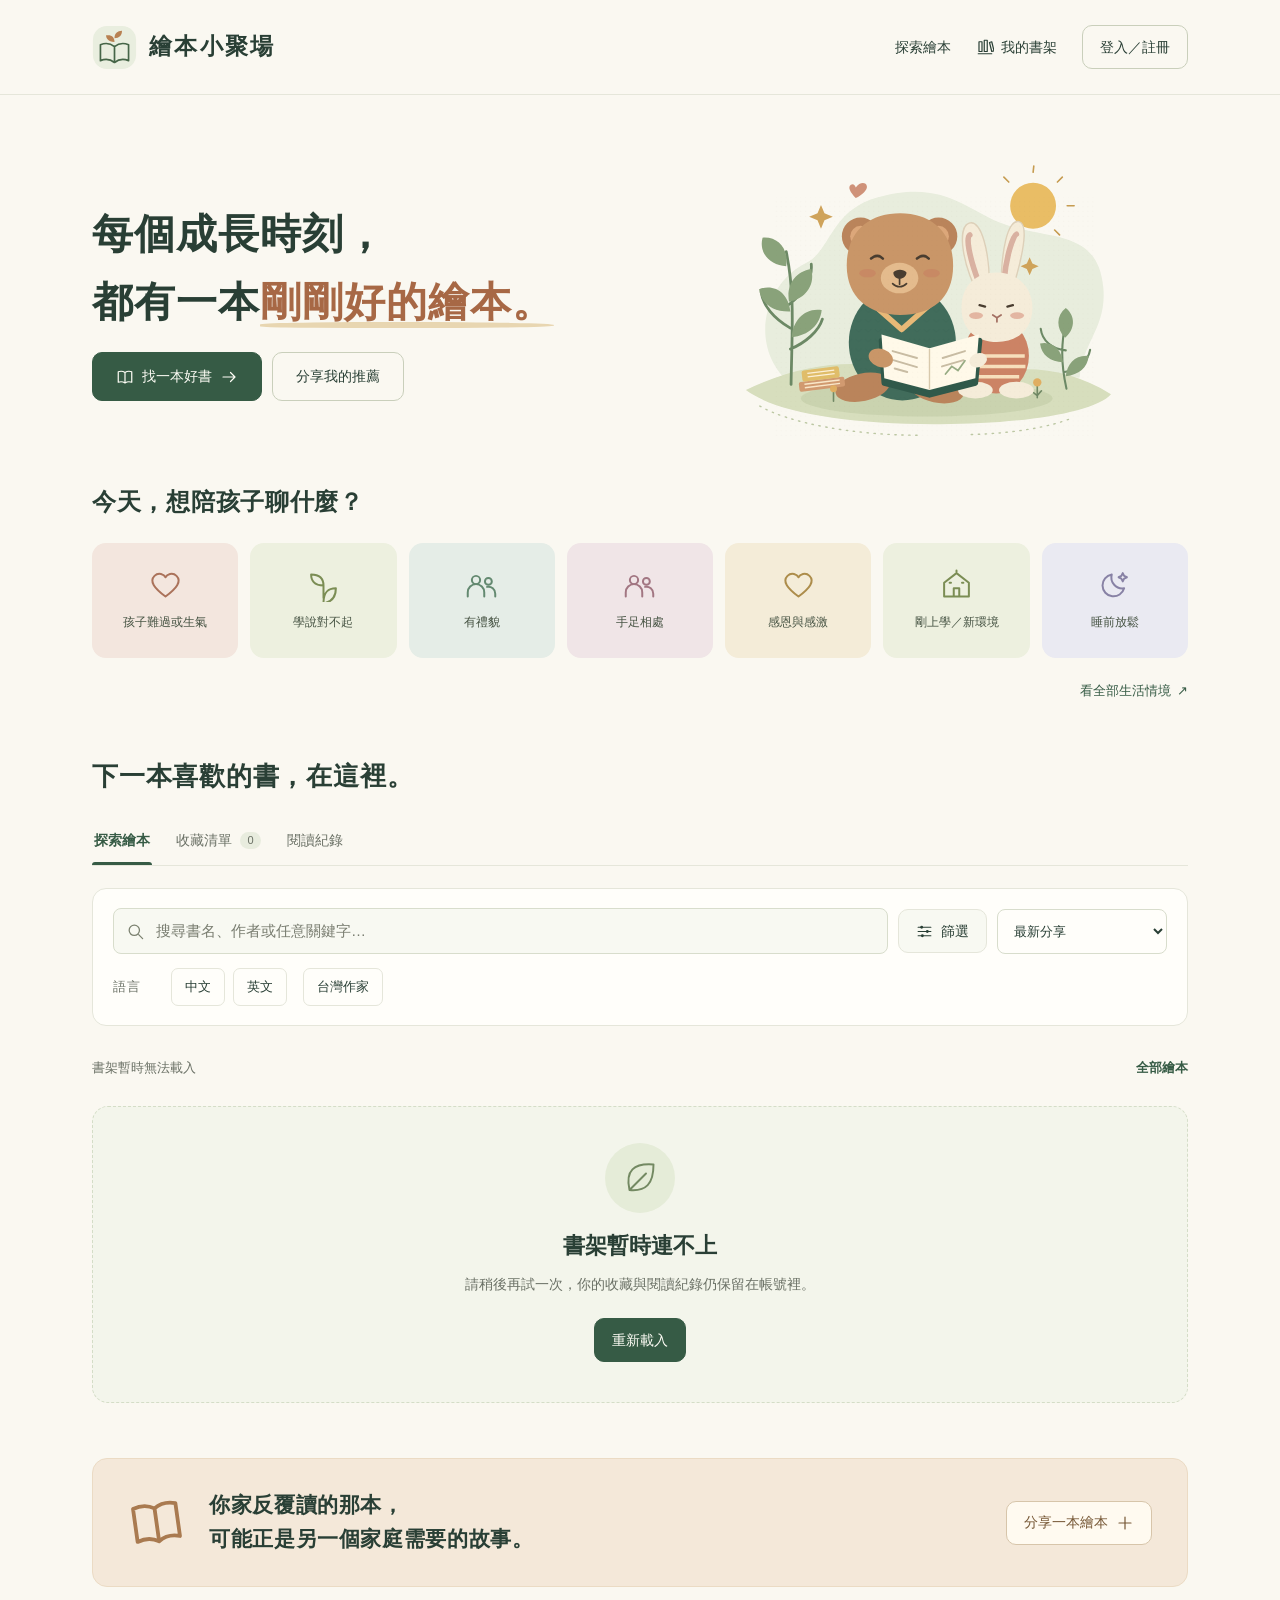
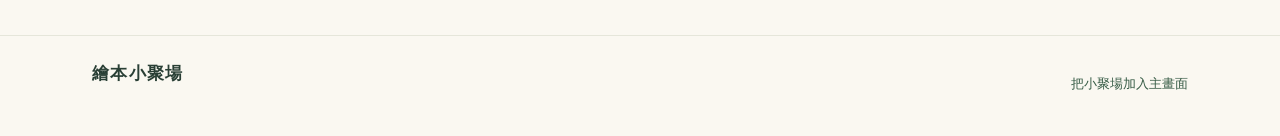
==== commit 4ef30b32: "移除首頁副標小字並收緊手機版面" ====
--- a/index.html
+++ b/index.html
@@ -11,7 +11,7 @@
 <link rel="manifest" href="manifest.webmanifest">
 <link rel="apple-touch-icon" href="assets/bookpebble-icon.png">
 <link rel="icon" type="image/png" href="assets/bookpebble-icon.png">
-<link rel="stylesheet" href="styles.css?v=mobile-access-1">
+<link rel="stylesheet" href="styles.css?v=clean-copy-1">
 </head>
 <body>
 <a class="skip" href="#main">跳到主要內容</a>
@@ -20,7 +20,7 @@
   <div class="wrap header-inner">
     <a class="brand" href="./" aria-label="繪本小聚場首頁">
       <svg class="brand-mark" viewBox="0 0 48 48" fill="none" aria-hidden="true"><rect x="1" y="1" width="46" height="46" rx="15" fill="#e9eedf"/><path d="M24 23c-5-4-10-4-15-2v17c5-2 10-2 15 2 5-4 10-4 15-2V21c-5-2-10-2-15 2Zm0 0v17" stroke="#456547" stroke-width="1.8" stroke-linejoin="round"/><path d="M24 21v-8m0 5c-7 0-9-4-9-7 6-1 9 2 9 7Zm0-4c0-5 3-8 8-8 0 5-3 8-8 8Z" fill="#b88152"/></svg>
-      <span><span class="brand-name">繪本小聚場</span><span class="brand-caption">一起讀，一起慢慢長大</span></span>
+      <span class="brand-name">繪本小聚場</span>
     </a>
     <nav class="header-nav" aria-label="主要導覽">
       <a class="nav-link" href="#discover" data-explore>探索繪本</a>
@@ -32,40 +32,30 @@
 <main class="wrap" id="main" tabindex="-1" data-page>
   <section class="hero" aria-labelledby="hero-title">
     <div class="hero-copy">
-      <p class="eyebrow">來自家長，讀過才有的真心推薦</p>
       <h1 id="hero-title">每個成長時刻，<br>都有一本<span class="accent">剛剛好的繪本。</span></h1>
-      <p class="hero-description">從睡前的一個擁抱，到第一次勇敢上學。<br>讓其他家庭的共讀經驗，陪你找到下一個好故事。</p>
       <div class="hero-actions">
         <a class="btn y large" href="#discover" data-explore><svg class="icon" viewBox="0 0 24 24" fill="none" stroke="currentColor" stroke-width="1.6" stroke-linecap="round" stroke-linejoin="round" aria-hidden="true" focusable="false"><use href="#i-book"></use></svg>找一本好書 <svg class="icon" viewBox="0 0 24 24" fill="none" stroke="currentColor" stroke-width="1.6" stroke-linecap="round" stroke-linejoin="round" aria-hidden="true" focusable="false"><use href="#i-arrow"></use></svg></a>
         <button class="btn soft large" id="addb">分享我的推薦</button>
       </div>
-      <p class="hero-note"><svg class="icon" viewBox="0 0 24 24" fill="none" stroke="currentColor" stroke-width="1.6" stroke-linecap="round" stroke-linejoin="round" aria-hidden="true" focusable="false"><use href="#i-check"></use></svg>自由瀏覽，不需登入。喜歡了，再放進你的書架。</p>
     </div>
     <div class="hero-art" aria-hidden="true">
       <img src="assets/reading-garden.svg" alt="" width="600" height="460" fetchpriority="high">
-      <p class="art-caption">今天，也一起讀一本吧。</p>
     </div>
   </section>
-  <div class="promises" aria-label="網站特色">
-    <span><svg class="icon" viewBox="0 0 24 24" fill="none" stroke="currentColor" stroke-width="1.6" stroke-linecap="round" stroke-linejoin="round" aria-hidden="true" focusable="false"><use href="#i-heart"></use></svg>家長真實共讀心得</span>
-    <span><svg class="icon" viewBox="0 0 24 24" fill="none" stroke="currentColor" stroke-width="1.6" stroke-linecap="round" stroke-linejoin="round" aria-hidden="true" focusable="false"><use href="#i-sprout"></use></svg>依年齡與情境找書</span>
-    <span><svg class="icon" viewBox="0 0 24 24" fill="none" stroke="currentColor" stroke-width="1.6" stroke-linecap="round" stroke-linejoin="round" aria-hidden="true" focusable="false"><use href="#i-book"></use></svg>收藏下次想讀的故事</span>
-  </div>
   <aside class="home-shortcut" id="home-shortcut" hidden aria-label="手機快速開啟">
-    <div><strong>下次想記心得，點一下就到。</strong><p>把小聚場放在手機主畫面，隨手打開你的書架。</p></div>
-    <button class="btn" data-install-guide aria-haspopup="dialog" aria-controls="ovinstall">加入主畫面</button>
+    <img src="assets/bookpebble-icon.png" width="40" height="40" alt="">
+    <button class="btn" data-install-guide aria-haspopup="dialog" aria-controls="ovinstall">加入手機主畫面</button>
   </aside>
   <section aria-labelledby="scenario-title">
     <div class="section-heading">
-      <div><h2 id="scenario-title">今天，想陪孩子聊什麼？</h2><p class="section-description">從生活裡的小時刻，找到故事的入口。</p></div>
-      <span class="small-label">選一個情境開始 ↓</span>
+      <div><h2 id="scenario-title">今天，想陪孩子聊什麼？</h2></div>
     </div>
     <div class="scen" id="scen" role="group" aria-label="依生活情境找書"></div>
-    <div class="scenario-more"><p class="note">從道歉、感謝到手足相處，陪孩子一起練習生活。</p><button class="text-btn" id="more-situations" aria-haspopup="dialog" aria-controls="ovfilters">看全部生活情境 <span aria-hidden="true">↗</span></button></div>
+    <div class="scenario-more"><button class="text-btn" id="more-situations" aria-haspopup="dialog" aria-controls="ovfilters">看全部生活情境 <span aria-hidden="true">↗</span></button></div>
   </section>
   <section class="browse" id="discover" aria-labelledby="browse-title">
     <div class="section-heading">
-      <div><h2 class="browse-title" id="browse-title">下一本喜歡的書，在這裡。</h2><p class="section-description" id="browse-description">一則真心分享，讓選書多一點方向。</p></div>
+      <div><h2 class="browse-title" id="browse-title">下一本喜歡的書，在這裡。</h2></div>
     </div>
     <nav class="shelf-tabs" aria-label="切換書單">
       <button class="tab on" data-t="all" aria-pressed="true">探索繪本</button>
@@ -77,14 +67,13 @@
       <div class="search-row">
         <div class="search-field"><svg class="icon" viewBox="0 0 24 24" fill="none" stroke="currentColor" stroke-width="1.6" stroke-linecap="round" stroke-linejoin="round" aria-hidden="true" focusable="false"><use href="#i-search"></use></svg>
           <label class="sr-only" for="q">搜尋書名、作者或任意關鍵字</label>
-          <input type="text" id="q" placeholder="搜尋書名、作者或任意關鍵字…" autocomplete="off" enterkeyhint="search" aria-describedby="search-help search-context">
+          <input type="text" id="q" placeholder="搜尋書名、作者或任意關鍵字…" autocomplete="off" enterkeyhint="search" aria-describedby="search-context">
           <button class="search-clear" id="clear-search" aria-label="清除搜尋文字" hidden>×</button>
         </div>
         <button class="btn ftog" id="ftog" aria-expanded="false" aria-haspopup="dialog" aria-controls="ovfilters"><svg class="icon" viewBox="0 0 24 24" fill="none" stroke="currentColor" stroke-width="1.6" stroke-linecap="round" stroke-linejoin="round" aria-hidden="true" focusable="false"><use href="#i-filter"></use></svg><span id="filter-label">篩選</span></button>
         <label class="sr-only" for="sort">書單排序</label>
         <select id="sort"><option value="">最新分享</option><option value="vote">最多家長投票</option><option value="like">最多家長覺得有幫助</option><option value="age">建議年齡由小到大</option></select>
       </div>
-      <p class="search-help" id="search-help">搜尋書籍文字與標籤，不限情境清單。多個關鍵字用空白分隔，找同時符合的書。</p>
       <p class="search-context" id="search-context" hidden></p>
       <div class="quick-filters"><span class="lab" id="language-label">語言</span><div id="langs" class="fr" role="group" aria-labelledby="language-label"></div><button type="button" class="chip" id="twb" aria-pressed="false">台灣作家</button></div>
       <div class="active-filters" id="active-filters" aria-label="已套用的條件"></div>
@@ -94,11 +83,11 @@
     <div id="list" class="grid" aria-busy="true"></div>
   </section>
   <section class="share-invite" aria-labelledby="invite-title">
-    <div class="invite-copy"><svg class="invite-icon" viewBox="0 0 24 24" fill="none" stroke="currentColor" stroke-width="1.6" stroke-linecap="round" stroke-linejoin="round" aria-hidden="true" focusable="false"><use href="#i-book"></use></svg><div><h2 id="invite-title">你家反覆讀的那本，<br>可能正是另一個家庭需要的故事。</h2><p>不用寫得完美，分享孩子最真實的反應就很好。</p></div></div>
+    <div class="invite-copy"><svg class="invite-icon" viewBox="0 0 24 24" fill="none" stroke="currentColor" stroke-width="1.6" stroke-linecap="round" stroke-linejoin="round" aria-hidden="true" focusable="false"><use href="#i-book"></use></svg><div><h2 id="invite-title">你家反覆讀的那本，<br>可能正是另一個家庭需要的故事。</h2></div></div>
     <button class="btn" data-action="share-book">分享一本繪本 <svg class="icon" viewBox="0 0 24 24" fill="none" stroke="currentColor" stroke-width="1.6" stroke-linecap="round" stroke-linejoin="round" aria-hidden="true" focusable="false"><use href="#i-plus"></use></svg></button>
   </section>
 </main>
-<footer class="site-footer" data-page><div class="wrap footer-inner"><div><p class="footer-brand">繪本小聚場</p><p class="footer-note">讓好故事，在家庭之間慢慢傳遞。</p></div><div class="footer-right"><button class="text-btn" data-install-guide aria-haspopup="dialog" aria-controls="ovinstall">把小聚場加入主畫面</button><p class="footer-note">每個孩子都有自己的閱讀步調，家長經驗供選書參考。<button class="lnk" id="admb" style="margin-left:8px;display:none">管理後台</button></p></div></div></footer>
+<footer class="site-footer" data-page><div class="wrap footer-inner"><div><p class="footer-brand">繪本小聚場</p></div><div class="footer-right"><button class="text-btn" data-install-guide aria-haspopup="dialog" aria-controls="ovinstall">把小聚場加入主畫面</button><button class="lnk" id="admb" style="margin-left:8px;display:none">管理後台</button></div></div></footer>
 <nav class="mobile-nav" aria-label="手機快捷導覽" data-page>
   <button type="button" data-mobile="explore" aria-label="找書，查看全部繪本"><svg class="icon" viewBox="0 0 24 24" fill="none" stroke="currentColor" stroke-width="1.6" stroke-linecap="round" stroke-linejoin="round" aria-hidden="true" focusable="false"><use href="#i-search"></use></svg><span>找書</span></button>
   <button type="button" data-mobile="write"><svg class="icon" viewBox="0 0 24 24" fill="none" stroke="currentColor" stroke-width="1.6" stroke-linecap="round" stroke-linejoin="round" aria-hidden="true" focusable="false"><use href="#i-plus"></use></svg><span>記心得</span></button>
@@ -521,7 +510,6 @@
 function render(){
 var o=list(),nl=noteList();syncFilters();$("count").textContent=loaded?(S.tab==="note"?nl.length+" 則通知":"共 "+o.length+" 本繪本"):"正在整理書架…";$("fc").textContent=Object.keys(fav).filter(function(k){return fav[k]}).length;$("nc").textContent=nl.filter(function(b){return !resp[b.id]}).length;
 $("list").setAttribute("aria-busy",!loaded);$("stats").innerHTML="";$("share").hidden=!(me&&(S.tab==="fav"||S.tab==="log")&&o.length);$("rand").hidden=S.tab!=="all"||!o.length||!!loadError;
-var descriptions={all:"一則真心分享，讓選書多一點方向。",fav:"把心動的故事留下來，下次借書或選書時再來看看。",log:"記下讀過的故事，也留住一起長大的小時刻。",note:"你關注的繪本，有新消息會出現在這裡。"};$("browse-description").textContent=descriptions[S.tab];
 if(loadError){$("count").textContent="書架暫時無法載入";$("list").innerHTML=emptyState("書架暫時連不上","請稍後再試一次，你的收藏與閱讀紀錄仍保留在帳號裡。","refresh()","重新載入","leaf");return}
 if(!loaded){$("list").innerHTML='<div class="empty loading"><div class="empty-icon">'+icon('book')+'</div><p>正在把好故事放上書架…</p></div>';return}
 if((S.tab==="fav"||S.tab==="log"||S.tab==="note")&&!me){$("list").innerHTML=emptyState(S.tab==="log"?"留住一起讀過的時光":"為你們，留一個小小書架","用 Email 登入，就能收藏想讀的書、記下孩子的閱讀反應。不需要設定密碼。","openAcct()","登入，開啟我的書架","heart");return}
--- a/styles.css
+++ b/styles.css
@@ -21,7 +21,7 @@
 .brand{display:flex;align-items:center;gap:12px;color:var(--ink);text-decoration:none;flex-shrink:0}
 .brand-mark{display:block;width:45px;height:45px}
 .brand-name{display:block;font:700 23px/1.4 var(--ser);letter-spacing:.1em}
-.brand-caption{display:block;color:var(--mute);font-size:11px;letter-spacing:.18em}
+
 .header-nav{display:flex;align-items:center;gap:25px}
 .nav-link{display:inline-flex;align-items:center;gap:7px;min-height:44px;border:0;background:transparent;padding:4px 0;text-decoration:none;color:var(--ink);font-size:14px}
 .nav-link:hover{color:#98613b}
@@ -35,25 +35,19 @@
 .btn .icon{width:18px;height:18px}
 #acct{max-width:210px;text-align:left;overflow-wrap:anywhere}
 .hero{display:grid;grid-template-columns:1.07fr 1fr;align-items:center;gap:12px;padding-block:46px 22px;position:relative}
-.eyebrow{display:flex;align-items:center;gap:8px;font-size:12px;letter-spacing:.16em;font-weight:600;color:#626d50;margin:0 0 19px}
-.eyebrow::before{content:"";display:block;width:7px;height:7px;flex-shrink:0;border-radius:50%;background:#c99c50}
+
 h1{font:600 clamp(29px,3.2vw,43px)/1.65 var(--ser);letter-spacing:.025em;margin:0 0 16px}
 h1 .accent{color:#a76845;position:relative;display:inline-block}
 h1 .accent::after{content:"";height:6px;background:#e8d6b1;position:absolute;left:0;right:0;bottom:8px;z-index:-1;border-radius:40% 50% 40% 30%}
-.hero-description{max-width:440px;color:var(--mute);font-size:15px;line-height:1.95;margin:0 0 24px}
+
 .hero-actions{display:flex;gap:10px;flex-wrap:wrap}
-.hero-note{font-size:12px;color:var(--mute);margin:13px 0 0;display:flex;align-items:center;gap:6px}
-.hero-note .icon{width:15px;height:15px}
+
 .hero-art{position:relative;align-self:center}
 .hero-art img{width:100%;height:auto;display:block}
-.art-caption{position:absolute;right:5%;bottom:5%;margin:0;background:#fffdf5;border:1px solid #e6dcc4;border-radius:3px 9px 9px 9px;padding:7px 15px;font:13px var(--ser);letter-spacing:.08em;transform:rotate(-5deg);box-shadow:0 5px 10px #69533108}
-.promises{display:flex;justify-content:center;gap:48px;align-items:center;border-bottom:1px dashed #d8dccb;padding:12px 0 27px;margin-bottom:37px;font-size:12px;color:var(--mute)}
-.promises span{display:flex;gap:9px;align-items:center}
-.promises .icon{width:18px;height:18px;color:#8c9c71}
+
 .section-heading{display:flex;justify-content:space-between;gap:16px;align-items:end;margin-bottom:18px}
 h2{font:600 24px/1.6 var(--ser);letter-spacing:.03em;margin:0}
-.section-description{color:var(--mute);font-size:13px;margin:5px 0 0}
-.small-label{color:var(--mute);font-size:12px;white-space:nowrap}
+
 .scen{display:grid;grid-template-columns:repeat(7,minmax(0,1fr));gap:12px;padding:4px 2px 8px;margin-inline:-2px}
 .scenario{position:relative;min-width:0;min-height:115px;border:1px solid transparent;border-radius:14px;background:var(--scenario-bg,#edf1e5);display:flex;flex-direction:column;align-items:center;justify-content:center;gap:10px;padding:16px 7px;color:#465343;transition:transform .18s,border-color .18s}
 .scenario:hover{transform:translateY(-3px);border-color:#a2b08c}
@@ -61,8 +55,8 @@
 .scenario.on::after{content:"✓";position:absolute;right:7px;top:4px;font-size:12px;color:var(--acc)}
 .scenario .icon{width:33px;height:33px;stroke-width:1.45;color:var(--scenario-ink,#7b9067)}
 .scenario span{font-size:12px;font-weight:500;white-space:nowrap}
-.scenario-more{display:flex;justify-content:space-between;align-items:center;gap:8px;flex-wrap:wrap;margin-top:3px}
-.scenario-more .note{margin:0}
+.scenario-more{display:flex;justify-content:flex-end;align-items:center;gap:8px;flex-wrap:wrap;margin-top:3px}
+
 .scenario-more .text-btn{white-space:nowrap}
 .situation-filter h3{font-size:15px;font-weight:600;margin:0}
 .situation-filter>.note,.situation-field>.note{margin:7px 0 12px;line-height:1.8}
@@ -93,7 +87,7 @@
 input::placeholder,textarea::placeholder{color:#797d70;opacity:1}
 .search-field #q{width:100%;padding-left:42px;padding-right:43px;background:#f8f9f2}
 .search-clear{position:absolute;right:2px;top:2px;height:41px;width:40px;background:transparent;border:0;color:var(--mute);font-size:20px;border-radius:7px}
-.search-help,.search-context{font-size:12px;line-height:1.7;margin:10px 0 0;color:var(--mute)}
+.search-context{font-size:12px;line-height:1.7;margin:10px 0 0;color:var(--mute)}
 .search-context{color:var(--acc);margin-top:5px}
 .edit-photos{align-items:start;margin-top:8px}
 .edit-photo{width:132px;display:grid;gap:6px;padding:10px;border:1px solid var(--line);border-radius:10px}
@@ -192,7 +186,7 @@
 .site-footer{border-top:1px solid var(--line);padding:26px 0 30px}
 .footer-inner{display:flex;align-items:start;justify-content:space-between;gap:20px}
 .footer-brand{font:600 17px var(--ser);letter-spacing:.08em;margin:0 0 8px}
-.footer-note{color:var(--mute);font-size:11px;margin:0}
+
 .footer-right{text-align:right;max-width:420px}
 .note{font-size:12px;color:var(--mute);margin:0;overflow-wrap:anywhere}
 .ov{position:fixed;inset:0;z-index:20;background:#23302680;backdrop-filter:blur(5px);padding:24px;display:none;align-items:center;justify-content:center;overscroll-behavior:contain}
@@ -273,9 +267,8 @@
 .draft-actions .text-btn{flex-shrink:0;min-height:44px}
 @media(max-width:720px){
   body{padding-bottom:calc(76px + env(safe-area-inset-bottom,0px))}
-  .home-shortcut{display:flex;align-items:center;gap:12px;padding:16px;background:#edf1e5;border:1px solid var(--line);border-radius:12px;margin:-8px 0 28px}
-  .home-shortcut strong{display:block;font-size:13px}
-  .home-shortcut p{font-size:12px;color:#56604f;margin:4px 0 0}
+  .home-shortcut{display:flex;align-items:center;justify-content:space-between;gap:12px;padding:12px 16px;background:#edf1e5;border:1px solid var(--line);border-radius:12px;margin:0 0 28px}
+
   .home-shortcut .btn{flex-shrink:0;font-size:12px;padding-inline:12px}
   .mobile-nav{display:grid;grid-template-columns:repeat(3,minmax(0,1fr));position:fixed;bottom:0;left:0;right:0;z-index:10;background:var(--card);border-top:1px solid var(--line);padding:7px max(8px,env(safe-area-inset-right,0px)) calc(7px + env(safe-area-inset-bottom,0px)) max(8px,env(safe-area-inset-left,0px));box-shadow:0 -3px 16px #35452b09}
   .mobile-nav button{display:grid;justify-items:center;align-content:center;gap:2px;min-height:52px;padding:4px;border:0;border-radius:10px;background:transparent;color:var(--mute);font-size:12px}
@@ -287,23 +280,18 @@
 }
 @keyframes fade{from{opacity:0;transform:translateY(7px)}to{opacity:1;transform:none}}
 @keyframes breathe{50%{opacity:.45}}
-@media(min-width:1250px){.hero{min-height:415px}.hero-art img{max-height:410px}.hero-description{font-size:16px}}
-@media(max-width:960px){.wrap{padding-inline:24px}.header-nav{gap:17px}.hero{padding-top:35px}.hero-description{font-size:14px}.hero-actions .btn{padding-inline:16px}.promises{gap:25px}.scen{gap:8px}.scenario span{font-size:11px}.grid{gap:18px}.cv{height:215px}.cb{padding:17px}.cb h3{font-size:18px}.share-invite{padding:27px}.share-invite h2{font-size:19px}.invite-copy{gap:16px}.invite-icon{width:44px;height:44px}}
-@media(max-width:720px){.wrap{padding-inline:20px}.header-inner{min-height:78px;gap:10px}.brand-mark{width:35px;height:35px}.brand{gap:9px}.brand-name{font-size:20px}.brand-caption{font-size:9px;letter-spacing:.12em}.header-nav{gap:8px}.header-nav .nav-link{display:none}#acct{font-size:12px;padding:7px 11px;max-width:145px}.hero{grid-template-columns:1fr 1fr;padding-block:31px 22px;gap:0}h1{font-size:29px}.eyebrow{font-size:10px;letter-spacing:.08em;margin-bottom:13px}.hero-copy{position:relative;z-index:1;grid-column:1/-1}.hero-description{max-width:65%;font-size:14px;margin-bottom:20px}.hero-art{position:absolute;width:43%;right:-6px;bottom:32px;opacity:.95;pointer-events:none}.hero-actions{position:relative;z-index:1}.art-caption{display:none}.hero-note{font-size:11px}.promises{gap:15px;font-size:10px;padding-bottom:23px;margin-bottom:28px}.promises span{gap:5px}.promises .icon{width:15px;height:15px}h2{font-size:21px}.section-heading{gap:10px}.section-description{font-size:12px}.small-label{font-size:11px}.scen{display:flex;overflow-x:auto;scroll-snap-type:x proximity;padding:4px 3px 12px;margin-inline:-3px;scrollbar-width:thin}.scenario{flex:0 0 114px;min-height:109px;scroll-snap-align:start}.scenario span{font-size:12px}.scenario .icon{height:30px;width:30px}.browse{padding-top:28px}.browse-title{font-size:23px}.shelf-tabs{gap:24px;margin-bottom:17px}.filters{padding:15px}.search-row{flex-wrap:wrap;gap:9px}.search-field{flex-basis:calc(100% - 100px)}.ftog{padding-inline:12px}.search-row select{width:100%;order:3;min-height:40px}.quick-filters{gap:8px;font-size:12px}.quick-filters .lab{min-width:32px}.chip{min-height:40px;padding-inline:12px}.grid{grid-template-columns:repeat(2,minmax(0,1fr));gap:14px}.cv{height:205px;padding:26px 18px}.cover-fallback{width:115px;height:151px;gap:9px}.cover-title{font-size:16px}.cover-kicker{font-size:7px}.cover-fallback .icon{width:29px;height:29px}.age{font-size:10px;padding:4px 6px;left:9px;top:10px;max-width:calc(100% - 57px)}.heart{width:37px;height:37px;font-size:21px;right:8px;top:8px}.cb{padding:15px 14px 14px;gap:8px}.cb h3{font-size:18px}.card .mt{font-size:11px}.card-review{font-size:12px}.card-foot{font-size:10px;align-items:start}.card-foot .icon{display:none}.tg span{font-size:10px;padding:2px 6px}.share-invite{margin-block:35px;padding:24px;align-items:start;flex-direction:column;gap:19px}.share-invite h2{font-size:20px}.invite-copy{align-items:start}.invite-icon{width:40px;height:40px}.share-invite .btn{align-self:end}.footer-inner{flex-direction:column;gap:16px}.footer-right{text-align:left}.empty{padding:30px 22px}.empty h3{font-size:20px}.empty p{font-size:13px}.ov{padding:15px}.md{max-height:calc(100dvh - 30px)}.mb{padding:27px 22px;gap:18px}.mb h2{font-size:22px}.field-grid{gap:12px}.filter-end{align-items:start}.search-row .search-field #q{font-size:16px}.bar{padding-block:15px 12px}}
-@media(max-width:400px){.wrap{padding-inline:16px}.brand-name{font-size:18px}.brand-caption{font-size:8px}.header-inner{gap:6px}.brand{gap:6px}.brand-mark{width:32px;height:32px}#acct{font-size:11px;padding-inline:10px;max-width:124px}h1{font-size:27px}.hero-art{width:42%;bottom:45px;right:-8px}.hero-description{max-width:64%;font-size:13px}.hero-actions{gap:8px}.hero-actions .btn{font-size:13px;padding-inline:14px}.promises{justify-content:space-between;gap:5px;font-size:9px}.promises .icon{width:13px;height:13px}.shelf-tabs{gap:20px}.tab{font-size:13px}.cv{height:185px}.cover-fallback{height:138px;width:102px}.cover-title{font-size:15px}.cover-fallback .icon{width:24px;height:24px}.age{font-size:9px}.cb{padding:13px 12px}.cb h3{font-size:16px}.card-foot{flex-wrap:wrap;gap:3px}.tg span{font-size:9px}.field-grid{grid-template-columns:1fr}.quick-filters{gap:5px}.quick-filters .chip{font-size:12px;padding-inline:10px}#twb{margin-left:0}.hero-note{font-size:10px}.browse-title{font-size:22px}}
+@media(min-width:1250px){.hero{min-height:0}.hero-art img{max-height:320px;object-fit:contain}}
+@media(max-width:960px){.wrap{padding-inline:24px}.header-nav{gap:17px}.hero{padding-top:35px}.hero-actions .btn{padding-inline:16px}.scen{gap:8px}.scenario span{font-size:11px}.grid{gap:18px}.cv{height:215px}.cb{padding:17px}.cb h3{font-size:18px}.share-invite{padding:27px}.share-invite h2{font-size:19px}.invite-copy{gap:16px}.invite-icon{width:44px;height:44px}}
+@media(max-width:720px){.wrap{padding-inline:20px}.header-inner{min-height:78px;gap:10px}.brand-mark{width:35px;height:35px}.brand{gap:9px}.brand-name{font-size:20px}.header-nav{gap:8px}.header-nav .nav-link{display:none}#acct{font-size:12px;padding:7px 11px;max-width:145px}.hero{grid-template-columns:1fr 1fr;padding-block:31px 22px;gap:0}h1{font-size:29px}.hero-copy{position:relative;z-index:1;grid-column:1/-1}.hero-art{position:absolute;width:43%;right:-6px;bottom:32px;opacity:.95;pointer-events:none}.hero-actions{position:relative;z-index:1}h2{font-size:21px}.section-heading{gap:10px}.scen{display:flex;overflow-x:auto;scroll-snap-type:x proximity;padding:4px 3px 12px;margin-inline:-3px;scrollbar-width:thin}.scenario{flex:0 0 114px;min-height:109px;scroll-snap-align:start}.scenario span{font-size:12px}.scenario .icon{height:30px;width:30px}.browse{padding-top:28px}.browse-title{font-size:23px}.shelf-tabs{gap:24px;margin-bottom:17px}.filters{padding:15px}.search-row{flex-wrap:wrap;gap:9px}.search-field{flex-basis:calc(100% - 100px)}.ftog{padding-inline:12px}.search-row select{width:100%;order:3;min-height:40px}.quick-filters{gap:8px;font-size:12px}.quick-filters .lab{min-width:32px}.chip{min-height:40px;padding-inline:12px}.grid{grid-template-columns:repeat(2,minmax(0,1fr));gap:14px}.cv{height:205px;padding:26px 18px}.cover-fallback{width:115px;height:151px;gap:9px}.cover-title{font-size:16px}.cover-kicker{font-size:7px}.cover-fallback .icon{width:29px;height:29px}.age{font-size:10px;padding:4px 6px;left:9px;top:10px;max-width:calc(100% - 57px)}.heart{width:37px;height:37px;font-size:21px;right:8px;top:8px}.cb{padding:15px 14px 14px;gap:8px}.cb h3{font-size:18px}.card .mt{font-size:11px}.card-review{font-size:12px}.card-foot{font-size:10px;align-items:start}.card-foot .icon{display:none}.tg span{font-size:10px;padding:2px 6px}.share-invite{margin-block:35px;padding:24px;align-items:start;flex-direction:column;gap:19px}.share-invite h2{font-size:20px}.invite-copy{align-items:start}.invite-icon{width:40px;height:40px}.share-invite .btn{align-self:end}.footer-inner{flex-direction:column;gap:16px}.footer-right{text-align:left}.empty{padding:30px 22px}.empty h3{font-size:20px}.empty p{font-size:13px}.ov{padding:15px}.md{max-height:calc(100dvh - 30px)}.mb{padding:27px 22px;gap:18px}.mb h2{font-size:22px}.field-grid{gap:12px}.filter-end{align-items:start}.search-row .search-field #q{font-size:16px}.bar{padding-block:15px 12px}}
+@media(max-width:400px){.wrap{padding-inline:16px}.brand-name{font-size:18px}.header-inner{gap:6px}.brand{gap:6px}.brand-mark{width:32px;height:32px}#acct{font-size:11px;padding-inline:10px;max-width:124px}h1{font-size:27px}.hero-art{width:42%;bottom:45px;right:-8px}.hero-actions{gap:8px}.hero-actions .btn{font-size:13px;padding-inline:14px}.shelf-tabs{gap:20px}.tab{font-size:13px}.cv{height:185px}.cover-fallback{height:138px;width:102px}.cover-title{font-size:15px}.cover-fallback .icon{width:24px;height:24px}.age{font-size:9px}.cb{padding:13px 12px}.cb h3{font-size:16px}.card-foot{flex-wrap:wrap;gap:3px}.tg span{font-size:9px}.field-grid{grid-template-columns:1fr}.quick-filters{gap:5px}.quick-filters .chip{font-size:12px;padding-inline:10px}#twb{margin-left:0}.browse-title{font-size:22px}}
 @media(prefers-reduced-motion:reduce){html{scroll-behavior:auto}*,*::before,*::after{animation:none!important;transition:none!important}}
 @media(max-width:720px){
-  .hero{display:grid;grid-template-columns:1.2fr 1fr;gap:12px 0;padding-block:30px 22px}
+  .hero{grid-template-columns:1.15fr .85fr;gap:16px;padding-block:28px}
   .hero-copy{display:contents}
-  .hero .eyebrow,.hero h1,.hero-actions,.hero-note{grid-column:1/-1}
-  .hero .eyebrow,.hero h1{margin-bottom:0}
-  .hero-description{grid-column:1;grid-row:3;max-width:none;margin:0;padding-right:7px;font-size:13px;line-height:1.9}
-  .hero-art{position:static;grid-column:2;grid-row:3;width:100%;opacity:1}
-  .hero-actions{margin-top:4px}
-  .hero-note{margin-top:0}
-  .promises{display:grid;grid-template-columns:repeat(3,minmax(0,1fr));gap:8px;font-size:11px}
-  .promises span{flex-direction:column;gap:6px;text-align:center}
-  .promises .icon{width:17px;height:17px}
+  .hero h1{grid-column:1/-1;margin:0}
+  .hero-actions{grid-column:1;grid-row:2;flex-direction:column;align-items:stretch;gap:10px}
+  .hero-actions .btn{padding-inline:12px}
+  .hero-art{position:static;grid-column:2;grid-row:2;width:100%;opacity:1}
   .card .mt{font-size:12px}
   .tg span,.card-foot{font-size:11px}
 }
